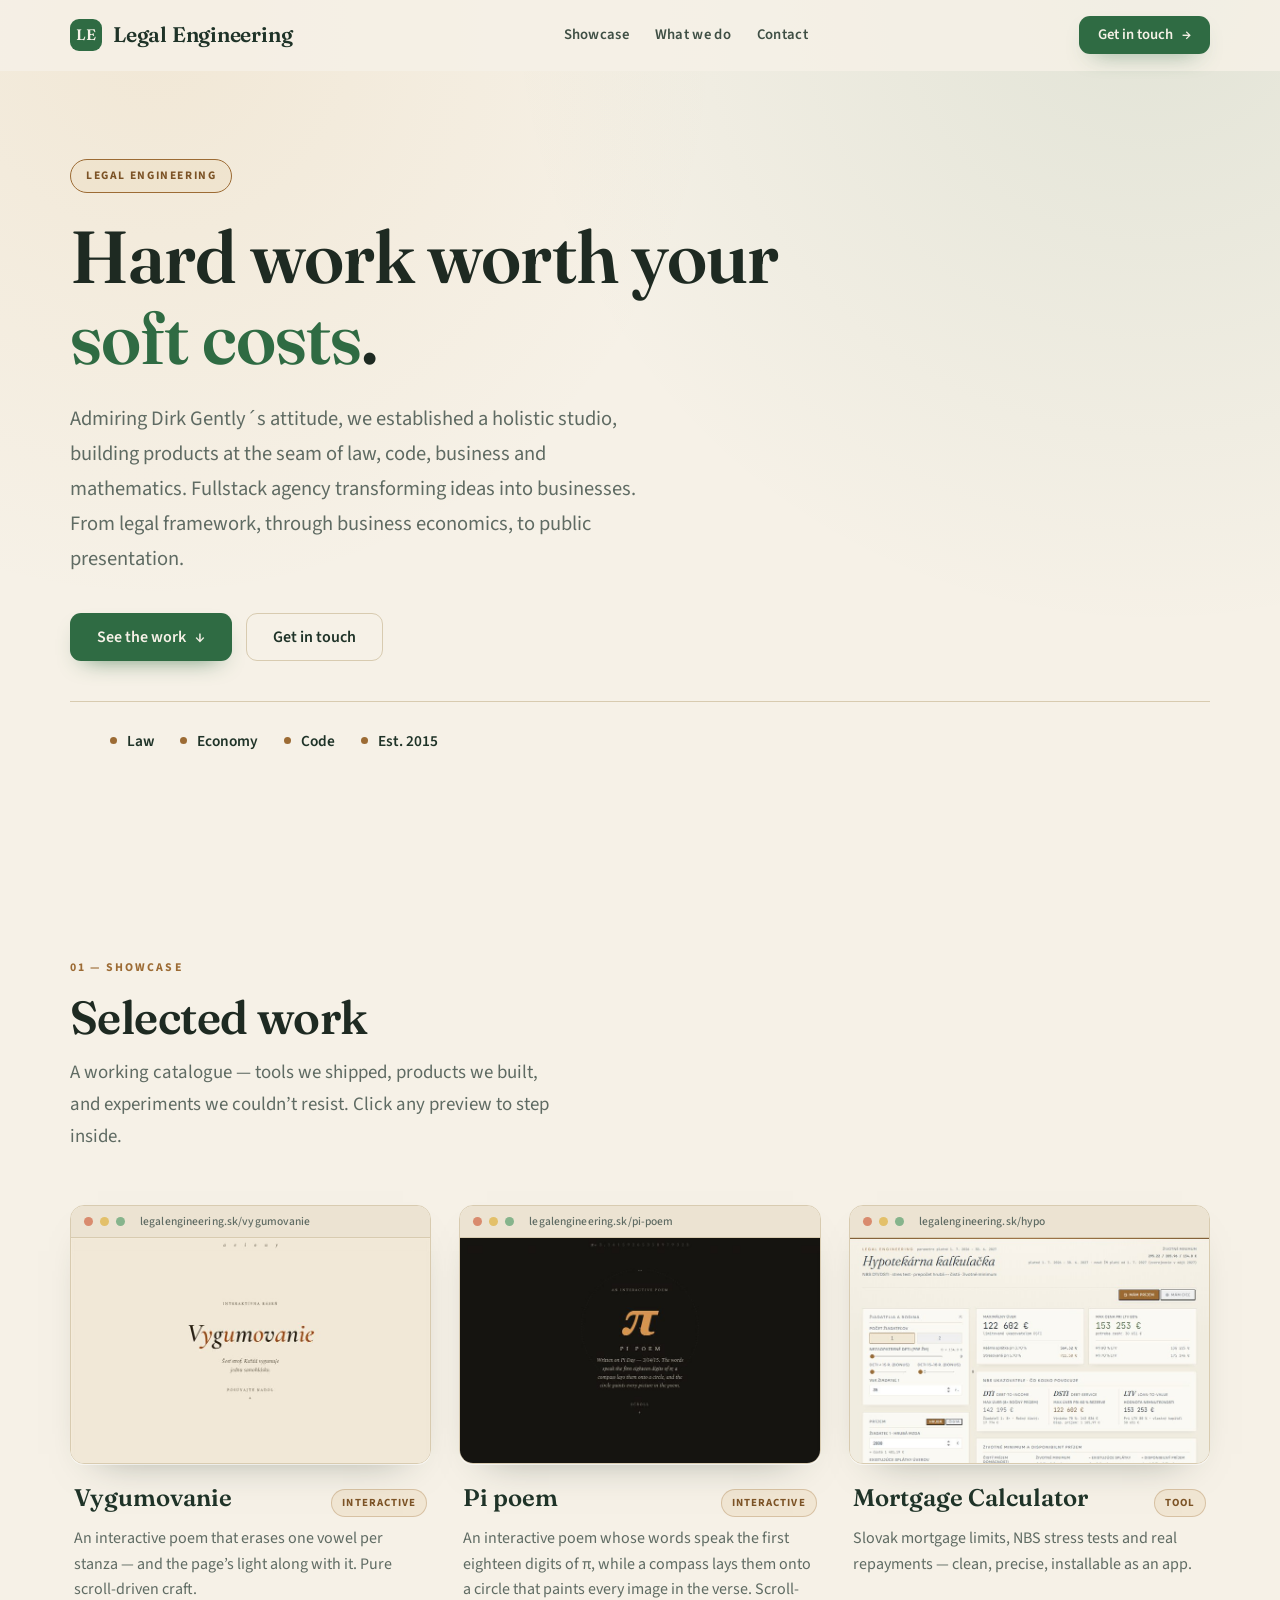
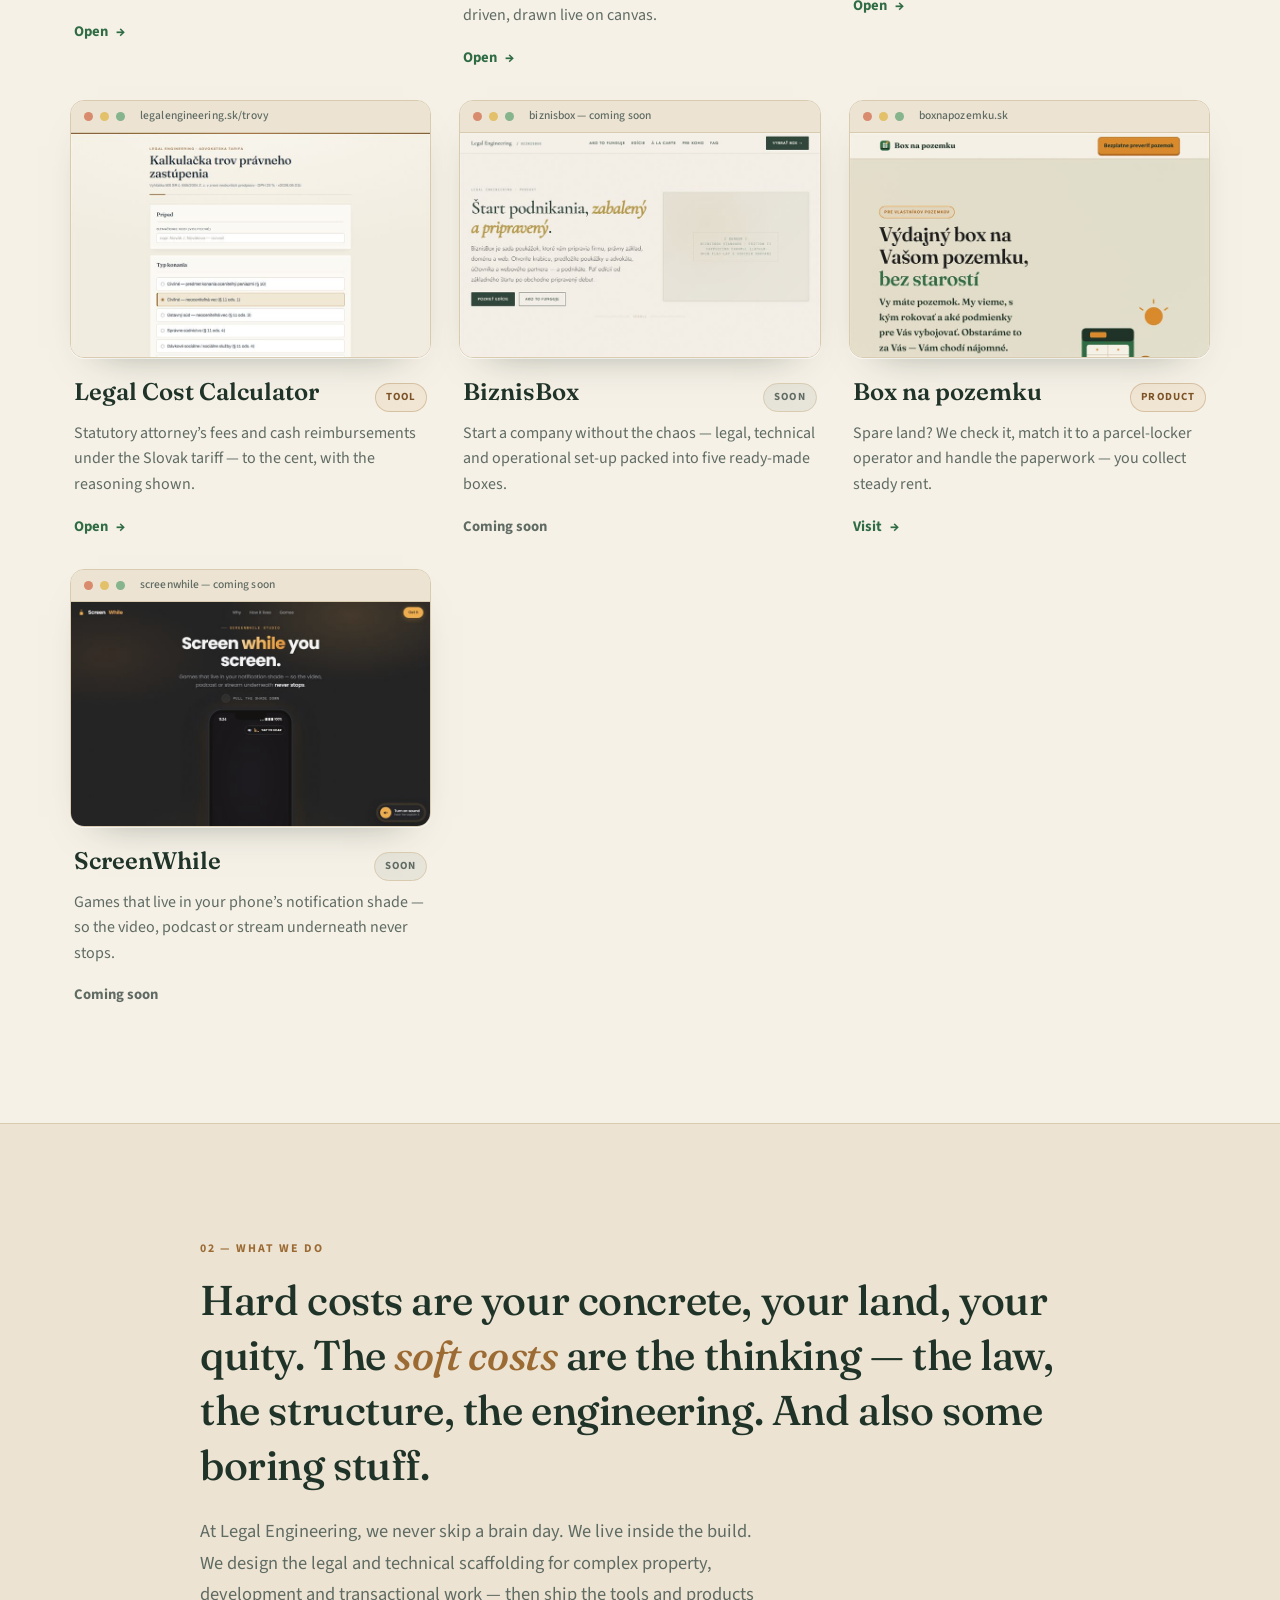
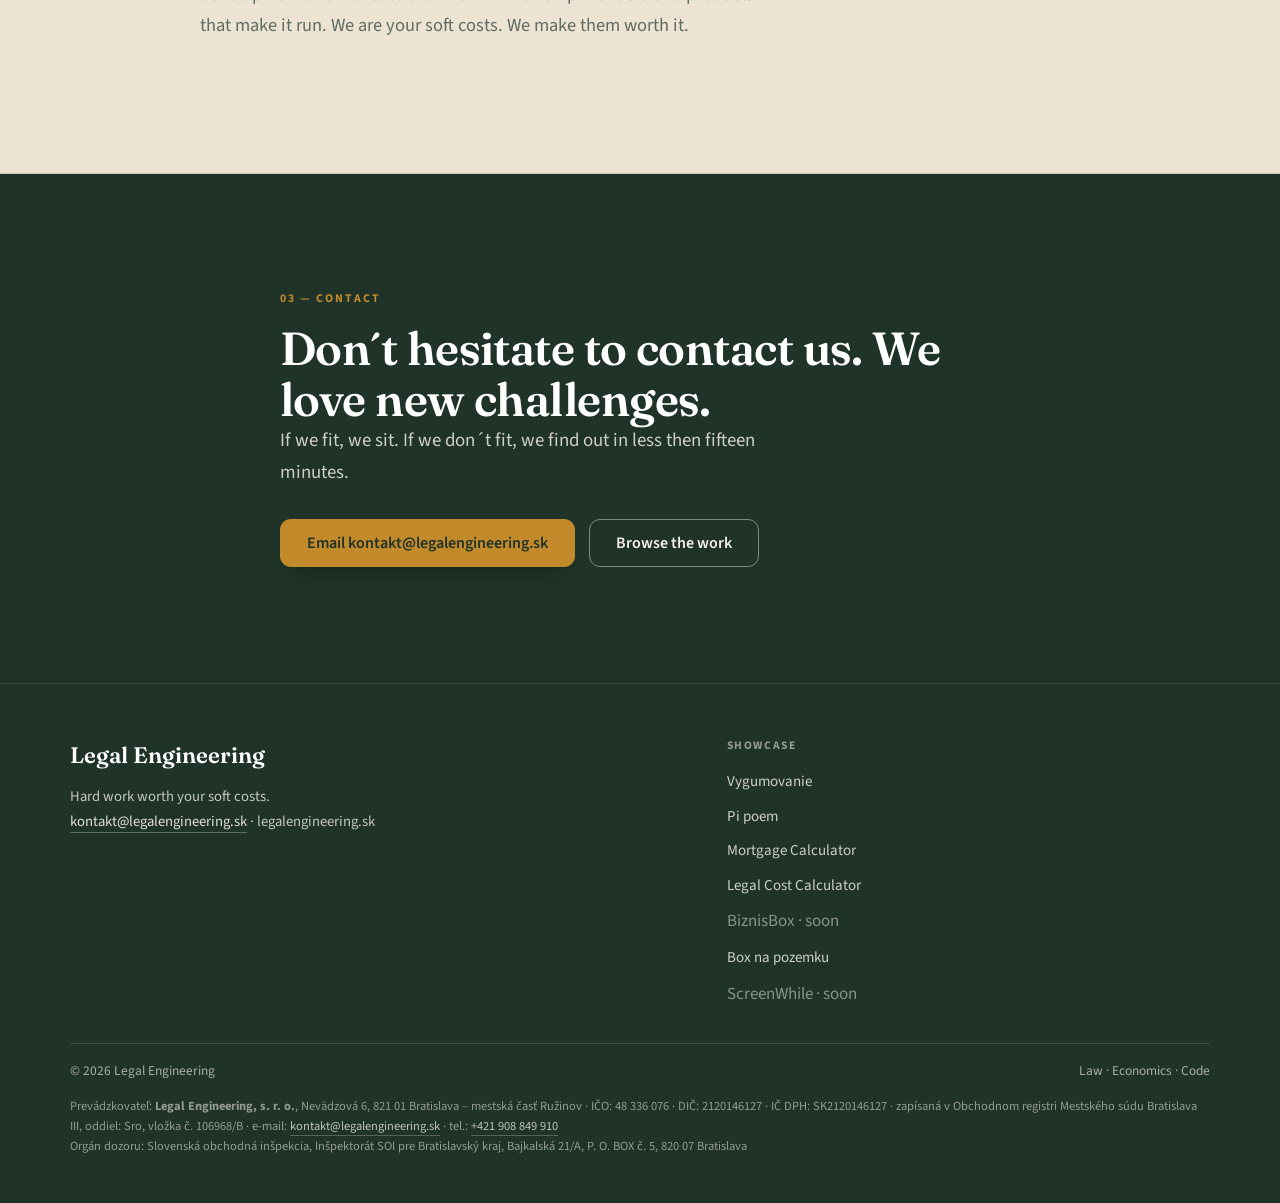
==== index.html @ ed403842 "feat(web): stiahnutá Bitka pri Moháči, riadok prevádzkovateľa na umeleckých podstránkach - odstránen" ====
<!doctype html>
<html lang="en">
<head>
  <meta charset="utf-8" />
  <meta name="viewport" content="width=device-width, initial-scale=1, viewport-fit=cover" />
  <meta name="theme-color" content="#2F6B43" />
  <title>Legal Engineering — Hard work worth your soft costs</title>
  <meta name="description" content="Legal Engineering builds legal-technical products at the seam of law, code, and business. Hard work worth your soft costs." />

  <meta property="og:type" content="website" />
  <meta property="og:title" content="Legal Engineering" />
  <meta property="og:description" content="Hard work worth your soft costs. Legal-technical products at the seam of law, code, and business." />
  <meta property="og:url" content="https://legalengineering.sk/" />
  <meta property="og:image" content="https://legalengineering.sk/og-image.jpg" />
  <link rel="canonical" href="https://legalengineering.sk/" />

  <link rel="icon" href="data:image/svg+xml,%3Csvg xmlns='http://www.w3.org/2000/svg' viewBox='0 0 48 48'%3E%3Crect x='3' y='3' width='42' height='42' rx='11' fill='%232F6B43'/%3E%3Ctext x='24' y='32' font-family='Georgia,serif' font-size='22' font-weight='600' fill='%23F6F1E7' text-anchor='middle'%3ELE%3C/text%3E%3C/svg%3E" />

  <link rel="preconnect" href="https://fonts.googleapis.com">
  <link rel="preconnect" href="https://fonts.gstatic.com" crossorigin>
  <!-- Fonts load non-render-blocking so the page (and reveal script) paints immediately -->
  <link rel="stylesheet" media="print" onload="this.media='all'" href="https://fonts.googleapis.com/css2?family=Fraunces:opsz,wght@9..144,400;9..144,500;9..144,600;9..144,700&family=Source+Sans+3:wght@400;500;600;700&display=swap">
  <noscript><link rel="stylesheet" href="https://fonts.googleapis.com/css2?family=Fraunces:opsz,wght@9..144,400;9..144,500;9..144,600;9..144,700&family=Source+Sans+3:wght@400;500;600;700&display=swap"></noscript>
  <script>document.documentElement.classList.add('js');</script>

  <!--
    ============================================================================
    LEGAL ENGINEERING · showcase hub  (legalengineering.sk)
    Clean editorial style (warm paper · forest green · brass). Single file.

    SHOWCASE LINKS (bundled as sub-paths of legalengineering.sk for instant launch):
      Vygumovanie     → vygumovanie/   (folder shipped in this deploy)
      Mortgage calc   → hypo/
      Legal cost calc → trovy/
      BiznisBox       → coming soon (folder not shipped yet; re-add biznisbox/ + relink when ready)
      Box na pozemku  → https://www.boxnapozemku.sk   (own live domain — external)
      ScreenWhile     → coming soon (own domain not live yet; swap the card back to a link when ready)
    Thumbnails live in assets/thumbs/*.jpg — re-shoot a page and overwrite to refresh a preview.
    Each <a class="work"> is one self-contained card: add / remove to change the catalogue.
    ============================================================================
  -->

  <style>
    :root{
      --paper:    #F6F1E7;
      --paper-2:  #ECE3D2;
      --surface:  #FBF8F1;
      --ink:      #1E2A22;
      --ink-soft: #5F6B63;
      --green:    #2F6B43;
      --green-deep:#1F3328;
      --green-light:#4E8A5C;
      --brass:    #9C6B34;
      --brass-deep:#7C5326;
      --gold:     #C28A2B;
      --line:     #D8CBB0;
      --line-soft:#E6DCC8;

      --display:'Fraunces', 'Hoefler Text', Georgia, serif;
      --body:'Source Sans 3', system-ui, -apple-system, sans-serif;

      --maxw:1140px;
      --radius:16px;
      --shadow:0 1px 0 rgba(255,255,255,.6), 0 18px 40px -28px rgba(31,51,40,.5);
      --shadow-hover:0 1px 0 rgba(255,255,255,.6), 0 30px 60px -30px rgba(31,51,40,.55);
      --ease:cubic-bezier(.2,.7,.2,1);
    }

    *,*::before,*::after{ box-sizing:border-box; }
    html{ scroll-behavior:smooth; }
    body{
      margin:0;
      background-color:var(--paper);
      background-image:
        radial-gradient(circle at 12% 4%, rgba(194,138,43,.09), transparent 40%),
        radial-gradient(circle at 90% -2%, rgba(47,107,67,.10), transparent 44%);
      background-attachment:fixed;
      color:var(--ink);
      font-family:var(--body);
      font-size:17px;
      line-height:1.7;
      -webkit-font-smoothing:antialiased;
      overflow-x:hidden;
    }
    img{ max-width:100%; display:block; }
    a{ color:inherit; text-decoration:none; }
    ::selection{ background:var(--green); color:var(--paper); }

    h1,h2,h3{ font-family:var(--display); font-weight:600; line-height:1.1; letter-spacing:-.012em; margin:0; color:var(--ink); }
    h1{ font-size:clamp(2.6rem, 6.2vw, 4.6rem); }
    h2{ font-size:clamp(1.9rem, 4vw, 2.9rem); }
    h3{ font-size:clamp(1.25rem, 2.3vw, 1.55rem); }
    p{ margin:0 0 1rem; }

    .wrap{ width:min(var(--maxw), calc(100% - 44px)); margin:0 auto; }
    .section{ padding:clamp(64px, 9vw, 116px) 0; }

    .eyebrow{
      display:inline-block; font-weight:700; letter-spacing:.14em; text-transform:uppercase;
      font-size:.72rem; color:var(--brass-deep); border:1.5px solid var(--brass);
      border-radius:100px; padding:6px 15px; background:rgba(194,138,43,.07);
    }
    .lead{ font-size:1.18rem; color:var(--ink-soft); max-width:58ch; }
    .accent{ color:var(--green); }
    .accent-brass{ color:var(--brass); }

    /* Buttons — clean, restrained */
    .btn{
      display:inline-flex; align-items:center; gap:9px; justify-content:center;
      font-family:var(--body); font-weight:600; font-size:1rem; line-height:1;
      padding:15px 26px; border-radius:11px; cursor:pointer;
      border:1.5px solid transparent; transition:transform .16s var(--ease), box-shadow .16s var(--ease), background .16s;
    }
    .btn .a{ transition:transform .25s var(--ease); }
    .btn:hover .a{ transform:translateX(3px); }
    .btn-primary{ background:var(--green); color:var(--paper); box-shadow:0 10px 24px -14px rgba(47,107,67,.9); }
    .btn-primary:hover{ transform:translateY(-2px); box-shadow:0 16px 30px -16px rgba(47,107,67,.95); }
    .btn-ghost{ background:transparent; color:var(--green-deep); border-color:var(--line); }
    .btn-ghost:hover{ transform:translateY(-2px); border-color:var(--green); background:rgba(47,107,67,.04); }

    /* Nav */
    .nav{ position:sticky; top:0; z-index:60; background:rgba(246,241,231,.82);
      border-bottom:1px solid transparent; transition:background .3s, border-color .3s, box-shadow .3s; }
    .nav.scrolled{ background:rgba(246,241,231,.95); backdrop-filter:blur(10px);
      border-bottom-color:var(--line); box-shadow:0 10px 30px -22px rgba(31,51,40,.6); }
    .nav-inner{ display:flex; align-items:center; justify-content:space-between; gap:16px;
      height:70px; width:min(var(--maxw), calc(100% - 44px)); margin:0 auto; }
    .brand{ display:flex; align-items:center; gap:11px; font-family:var(--display); font-weight:600;
      font-size:1.32rem; color:var(--green-deep); letter-spacing:-.01em; }
    .brand .mark{ width:32px; height:32px; border-radius:9px; background:var(--green); color:var(--paper);
      display:grid; place-items:center; font-size:.95rem; font-weight:600; flex:0 0 auto; }
    .nav-links{ display:flex; align-items:center; gap:26px; }
    .nav-links a{ font-size:.92rem; font-weight:600; letter-spacing:.02em; color:var(--green-deep); opacity:.85; transition:opacity .2s; }
    .nav-links a:hover{ opacity:1; }
    .nav-cta{ display:flex; align-items:center; gap:12px; }
    .nav-cta .btn{ padding:11px 18px; font-size:.92rem; }
    .hamburger{ display:none; width:44px; height:44px; border:1px solid var(--line); border-radius:11px;
      background:var(--surface); align-items:center; justify-content:center; cursor:pointer; }
    .hamburger span,.hamburger span::before,.hamburger span::after{ content:""; display:block; width:18px; height:2px;
      background:var(--green-deep); border-radius:2px; position:relative; }
    .hamburger span::before{ position:absolute; top:-6px; } .hamburger span::after{ position:absolute; top:6px; }
    @media (max-width:880px){ .nav-links{ display:none; } .nav-cta .btn-primary{ display:none; } .hamburger{ display:inline-flex; } }

    /* Mobile drawer */
    .drawer{ position:fixed; inset:0 0 0 auto; width:min(380px,100%); background:var(--paper);
      border-left:1px solid var(--line); transform:translateX(100%); transition:transform .3s var(--ease);
      z-index:90; padding:22px; display:flex; flex-direction:column; gap:6px; }
    .drawer.open{ transform:none; }
    .drawer-head{ display:flex; align-items:center; justify-content:space-between; padding-bottom:14px;
      margin-bottom:6px; border-bottom:1px solid var(--line); }
    .drawer a{ font-weight:600; color:var(--green-deep); padding:13px 6px; border-bottom:1px solid var(--line-soft); }
    .drawer .btn{ margin-top:14px; }
    .backdrop{ position:fixed; inset:0; background:rgba(31,51,40,.28); opacity:0; pointer-events:none; transition:opacity .3s; z-index:80; }
    .backdrop.open{ opacity:1; pointer-events:auto; }

    /* Hero */
    .hero{ padding-top:clamp(48px, 8vw, 88px); padding-bottom:clamp(40px, 6vw, 72px); }
    .hero .eyebrow{ margin-bottom:24px; }
    .hero h1{ max-width:16ch; }
    .hero .lead{ margin-top:24px; font-size:1.28rem; }
    .hero-ctas{ display:flex; gap:14px; flex-wrap:wrap; margin-top:36px; }
    .hero-chips{ display:flex; gap:10px 26px; flex-wrap:wrap; margin-top:40px; padding-top:26px;
      border-top:1px solid var(--line); list-style:none; }
    .hero-chips li{ display:flex; align-items:center; gap:10px; font-weight:600; color:var(--green-deep); font-size:.96rem; }
    .hero-chips li::before{ content:""; width:7px; height:7px; border-radius:50%; background:var(--brass); }

    /* Section heading */
    .sec-head{ max-width:60ch; margin-bottom:clamp(34px,5vw,52px); }
    .sec-kicker{ display:block; font-size:.74rem; font-weight:700; letter-spacing:.18em; text-transform:uppercase;
      color:var(--brass); margin-bottom:14px; }
    .sec-head h2{ margin-bottom:14px; }

    /* Showcase grid */
    .work-grid{ display:grid; grid-template-columns:repeat(3,minmax(0,1fr)); gap:30px 28px; }
    @media (max-width:920px){ .work-grid{ grid-template-columns:repeat(2,minmax(0,1fr)); } }
    @media (max-width:600px){ .work-grid{ grid-template-columns:1fr; gap:26px; } }

    .work{ display:flex; flex-direction:column; }
    .thumb-frame{ border:1px solid var(--line); border-radius:14px; overflow:hidden; background:var(--surface);
      box-shadow:var(--shadow); transition:transform .28s var(--ease), box-shadow .28s var(--ease), border-color .28s; }
    .thumb-bar{ display:flex; align-items:center; gap:7px; height:32px; padding:0 13px;
      background:var(--paper-2); border-bottom:1px solid var(--line); }
    .thumb-bar i{ width:9px; height:9px; border-radius:50%; background:var(--line); display:block; }
    .thumb-bar i:nth-child(1){ background:#d98b6e; } .thumb-bar i:nth-child(2){ background:#e3c06a; } .thumb-bar i:nth-child(3){ background:#86b48c; }
    .thumb-bar .addr{ margin-left:8px; font-size:.72rem; color:var(--ink-soft); font-weight:500; letter-spacing:.01em;
      white-space:nowrap; overflow:hidden; text-overflow:ellipsis; }
    .thumb-img{ aspect-ratio:16/10; overflow:hidden; background:var(--paper-2); }
    .thumb-img img{ width:100%; height:100%; object-fit:cover; object-position:top center;
      transition:transform .5s var(--ease); }
    .work:hover .thumb-frame{ transform:translateY(-4px); box-shadow:var(--shadow-hover); border-color:var(--green-light); }
    .work:hover .thumb-img img{ transform:scale(1.045); }

    .work-meta{ padding:20px 4px 0; display:flex; flex-direction:column; flex:1; }
    .work-head{ display:flex; align-items:baseline; justify-content:space-between; gap:12px; }
    .work-name{ font-family:var(--display); font-size:1.5rem; font-weight:600; color:var(--green-deep); line-height:1.15; }
    .work-tag{ flex:0 0 auto; font-size:.68rem; font-weight:700; letter-spacing:.1em; text-transform:uppercase;
      color:var(--brass-deep); background:rgba(194,138,43,.1); border:1px solid rgba(156,107,52,.3);
      border-radius:100px; padding:4px 10px; }
    .work-desc{ margin:9px 0 0; font-size:1rem; color:var(--ink-soft); line-height:1.6; }
    .work-open{ margin-top:16px; font-weight:700; font-size:.92rem; color:var(--green); display:inline-flex; align-items:center; gap:8px; }
    .work-open .a{ transition:transform .25s var(--ease); }
    .work:hover .work-open .a{ transform:translateX(4px); }
    /* Coming-soon card (not yet a link) */
    .work-soon{ cursor:default; }
    .work-soon .thumb-img img{ filter:saturate(.82) opacity(.92); }
    .work-soon:hover .thumb-frame{ transform:none; box-shadow:var(--shadow); border-color:var(--line); }
    .work-soon:hover .thumb-img img{ transform:none; }
    .work-tag.soon{ color:var(--ink-soft); background:rgba(95,107,99,.1); border-color:var(--line); }
    .work-open-soon{ color:var(--ink-soft); }

    /* Ethos band */
    .ethos{ background:var(--paper-2); border-top:1px solid var(--line); border-bottom:1px solid var(--line); }
    .ethos-inner{ max-width:880px; }
    .ethos .quote{ font-family:var(--display); font-weight:500; font-style:normal;
      font-size:clamp(1.7rem, 3.4vw, 2.6rem); line-height:1.32; color:var(--green-deep); letter-spacing:-.01em; }
    .ethos .quote em{ font-style:italic; color:var(--brass); }
    .ethos .body{ margin-top:24px; font-size:1.15rem; color:var(--ink-soft); max-width:64ch; }

    /* Contact band */
    .contact{ background:var(--green-deep); color:var(--paper); }
    .contact h2{ color:#fff; }
    .contact .lead{ color:rgba(246,241,231,.82); }
    .contact .inner{ max-width:720px; }
    .contact-ctas{ display:flex; gap:14px; flex-wrap:wrap; margin-top:30px; }
    .contact .btn-primary{ background:var(--gold); color:var(--green-deep); box-shadow:0 12px 26px -16px rgba(0,0,0,.6); }
    .contact .btn-primary:hover{ filter:brightness(1.04); }
    .contact .btn-ghost{ color:var(--paper); border-color:rgba(246,241,231,.45); }
    .contact .btn-ghost:hover{ background:rgba(246,241,231,.08); border-color:rgba(246,241,231,.7); }

    /* Footer */
    footer{ background:var(--green-deep); color:var(--paper); padding:18px 0 30px; border-top:1px solid rgba(246,241,231,.12); }
    .foot-grid{ display:grid; grid-template-columns:1.3fr 1fr; gap:28px; padding-top:34px; }
    @media (max-width:760px){ .foot-grid{ grid-template-columns:1fr; gap:22px; } }
    .foot-brand{ font-family:var(--display); font-size:1.4rem; font-weight:600; color:#fff; }
    .foot-text{ margin-top:10px; font-size:.92rem; color:rgba(246,241,231,.78); }
    .foot-text a{ color:rgba(246,241,231,.9); border-bottom:1px solid rgba(246,241,231,.3); }
    .foot-col h4{ font-family:var(--body); font-size:.72rem; font-weight:700; letter-spacing:.14em; text-transform:uppercase;
      color:rgba(246,241,231,.55); margin:0 0 14px; }
    .foot-links{ display:grid; gap:9px; }
    .foot-links a{ font-size:.94rem; color:rgba(246,241,231,.82); width:fit-content; transition:color .2s; }
    .foot-links a:hover{ color:var(--gold); }
    .foot-bottom{ display:flex; justify-content:space-between; gap:12px; flex-wrap:wrap;
      margin-top:34px; padding-top:16px; border-top:1px solid rgba(246,241,231,.14);
      font-size:.84rem; color:rgba(246,241,231,.65); }
    .foot-legal{ margin-top:14px; font-size:.78rem; line-height:1.6; color:rgba(246,241,231,.55); }
    .foot-legal a{ color:rgba(246,241,231,.75); border-bottom:1px solid rgba(246,241,231,.25); }

    /* A11y + motion */
    :focus-visible{ outline:2px solid var(--gold); outline-offset:3px; border-radius:4px; }
    .skip{ position:absolute; left:-999px; top:8px; background:var(--green-deep); color:var(--paper); padding:10px 14px; border-radius:8px; z-index:200; }
    .skip:focus{ left:12px; }
    /* Content is visible by default; only the .js build hides-then-reveals (so JS-off still shows everything) */
    .reveal{ transition:opacity .7s var(--ease), transform .7s var(--ease); }
    .js .reveal{ opacity:0; transform:translateY(20px); }
    .js .reveal.in{ opacity:1; transform:none; }
    @media (prefers-reduced-motion: reduce){
      html{ scroll-behavior:auto; }
      *{ transition-duration:.001ms !important; animation-duration:.001ms !important; }
      .js .reveal{ opacity:1; transform:none; }
    }
  </style>
</head>

<body id="top">
  <a class="skip" href="#work">Skip to showcase</a>

  <!-- NAV -->
  <header class="nav" id="nav">
    <div class="nav-inner">
      <a class="brand" href="#top" aria-label="Legal Engineering — home"><span class="mark">LE</span>Legal Engineering</a>
      <nav class="nav-links" aria-label="Sections">
        <a href="#work">Showcase</a>
        <a href="#ethos">What we do</a>
        <a href="#contact">Contact</a>
      </nav>
      <div class="nav-cta">
        <a class="btn btn-primary" href="#contact">Get in touch <span class="a">→</span></a>
        <button class="hamburger" id="hamburger" aria-label="Open menu" aria-controls="drawer" aria-expanded="false"><span></span></button>
      </div>
    </div>
  </header>

  <div class="backdrop" id="backdrop" aria-hidden="true"></div>
  <aside class="drawer" id="drawer" aria-label="Menu" role="dialog" aria-modal="true">
    <div class="drawer-head">
      <span class="brand"><span class="mark">LE</span>Legal Engineering</span>
      <button class="btn btn-ghost" id="closeDrawer" type="button" style="padding:9px 14px">Close</button>
    </div>
    <a href="#work">Showcase</a>
    <a href="#ethos">What we do</a>
    <a href="#contact">Contact</a>
    <a class="btn btn-primary" href="#contact">Get in touch <span class="a">→</span></a>
  </aside>

  <main>
    <!-- HERO -->
    <section class="hero">
      <div class="wrap">
        <span class="eyebrow reveal">Legal Engineering</span>
        <h1 class="reveal" style="transition-delay:.05s">Hard work worth your <span class="accent">soft&nbsp;costs</span>.</h1>
        <p class="lead reveal" style="transition-delay:.12s">
          Admiring Dirk Gently´s attitude, we established a holistic studio, building products at the seam of law, code, business and mathematics. Fullstack agency transforming ideas into businesses.
          From legal framework, through business economics, to public presentation.
        </p>
        <div class="hero-ctas reveal" style="transition-delay:.18s">
          <a class="btn btn-primary" href="#work">See the work <span class="a">↓</span></a>
          <a class="btn btn-ghost" href="#contact">Get in touch</a>
        </div>
        <ul class="hero-chips reveal" style="transition-delay:.24s">
          <li>Law</li><li>Economy</li><li>Code</li><li>Est. 2015</li>
        </ul>
      </div>
    </section>

    <!-- SHOWCASE -->
    <section class="section" id="work">
      <div class="wrap">
        <div class="sec-head reveal">
          <span class="sec-kicker">01 — Showcase</span>
          <h2>Selected work</h2>
          <p class="lead">A working catalogue — tools we shipped, products we built, and experiments we couldn’t resist. Click any preview to step inside.</p>
        </div>

        <div class="work-grid">

          <!-- Vygumovanie -->
          <a class="work reveal" href="vygumovanie/" target="_blank" rel="noopener" aria-label="Open Vygumovanie">
            <div class="thumb-frame">
              <div class="thumb-bar"><i></i><i></i><i></i><span class="addr">legalengineering.sk/vygumovanie</span></div>
              <div class="thumb-img"><img src="assets/thumbs/vygumovanie.jpg" width="760" height="475" loading="lazy" alt="Preview of the Vygumovanie interactive poem"></div>
            </div>
            <div class="work-meta">
              <div class="work-head"><span class="work-name">Vygumovanie</span><span class="work-tag">Interactive</span></div>
              <p class="work-desc">An interactive poem that erases one vowel per stanza — and the page’s light along with it. Pure scroll-driven craft.</p>
              <span class="work-open">Open <span class="a">→</span></span>
            </div>
          </a>

          <!-- Pi poem -->
          <a class="work reveal" href="pi-poem/" target="_blank" rel="noopener" aria-label="Open Pi poem">
            <div class="thumb-frame">
              <div class="thumb-bar"><i></i><i></i><i></i><span class="addr">legalengineering.sk/pi-poem</span></div>
              <div class="thumb-img"><img src="assets/thumbs/pi-poem.jpg" width="760" height="475" loading="lazy" alt="Preview of the Pi poem interactive poem"></div>
            </div>
            <div class="work-meta">
              <div class="work-head"><span class="work-name">Pi poem</span><span class="work-tag">Interactive</span></div>
              <p class="work-desc">An interactive poem whose words speak the first eighteen digits of π, while a compass lays them onto a circle that paints every image in the verse. Scroll-driven, drawn live on canvas.</p>
              <span class="work-open">Open <span class="a">→</span></span>
            </div>
          </a>


          <!-- Mortgage Calculator -->
          <a class="work reveal" href="hypo/" target="_blank" rel="noopener" aria-label="Open Mortgage Calculator">
            <div class="thumb-frame">
              <div class="thumb-bar"><i></i><i></i><i></i><span class="addr">legalengineering.sk/hypo</span></div>
              <div class="thumb-img"><img src="assets/thumbs/hypo.jpg" width="760" height="475" loading="lazy" alt="Preview of the Mortgage Calculator"></div>
            </div>
            <div class="work-meta">
              <div class="work-head"><span class="work-name">Mortgage Calculator</span><span class="work-tag">Tool</span></div>
              <p class="work-desc">Slovak mortgage limits, NBS stress tests and real repayments — clean, precise, installable as an app.</p>
              <span class="work-open">Open <span class="a">→</span></span>
            </div>
          </a>

          <!-- Legal Cost Calculator -->
          <a class="work reveal" href="trovy/" target="_blank" rel="noopener" aria-label="Open Legal Cost Calculator">
            <div class="thumb-frame">
              <div class="thumb-bar"><i></i><i></i><i></i><span class="addr">legalengineering.sk/trovy</span></div>
              <div class="thumb-img"><img src="assets/thumbs/trovy.jpg" width="760" height="475" loading="lazy" alt="Preview of the Legal Cost Calculator"></div>
            </div>
            <div class="work-meta">
              <div class="work-head"><span class="work-name">Legal Cost Calculator</span><span class="work-tag">Tool</span></div>
              <p class="work-desc">Statutory attorney’s fees and cash reimbursements under the Slovak tariff — to the cent, with the reasoning shown.</p>
              <span class="work-open">Open <span class="a">→</span></span>
            </div>
          </a>

          <!-- BiznisBox (coming soon — not live yet; swap back to <a href="biznisbox/"> + ship the /biznisbox/ folder when ready) -->
          <div class="work work-soon reveal" aria-label="BiznisBox — coming soon">
            <div class="thumb-frame">
              <div class="thumb-bar"><i></i><i></i><i></i><span class="addr">biznisbox — coming soon</span></div>
              <div class="thumb-img"><img src="assets/thumbs/biznisbox.jpg" width="760" height="475" loading="lazy" alt="Preview of BiznisBox"></div>
            </div>
            <div class="work-meta">
              <div class="work-head"><span class="work-name">BiznisBox</span><span class="work-tag soon">Soon</span></div>
              <p class="work-desc">Start a company without the chaos — legal, technical and operational set-up packed into five ready-made boxes.</p>
              <span class="work-open work-open-soon">Coming soon</span>
            </div>
          </div>

          <!-- Box na pozemku -->
          <a class="work reveal" href="https://www.boxnapozemku.sk" target="_blank" rel="noopener" aria-label="Open Box na pozemku">
            <div class="thumb-frame">
              <div class="thumb-bar"><i></i><i></i><i></i><span class="addr">boxnapozemku.sk</span></div>
              <div class="thumb-img"><img src="assets/thumbs/boxnapozemku.jpg" width="760" height="475" loading="lazy" alt="Preview of Box na pozemku"></div>
            </div>
            <div class="work-meta">
              <div class="work-head"><span class="work-name">Box na pozemku</span><span class="work-tag">Product</span></div>
              <p class="work-desc">Spare land? We check it, match it to a parcel-locker operator and handle the paperwork — you collect steady rent.</p>
              <span class="work-open">Visit <span class="a">→</span></span>
            </div>
          </a>

          <!-- ScreenWhile (own domain not live yet → coming soon; swap back to <a href> when ready) -->
          <div class="work work-soon reveal" aria-label="ScreenWhile — coming soon">
            <div class="thumb-frame">
              <div class="thumb-bar"><i></i><i></i><i></i><span class="addr">screenwhile — coming soon</span></div>
              <div class="thumb-img"><img src="assets/thumbs/screenwhile.jpg" width="760" height="475" loading="lazy" alt="Preview of ScreenWhile"></div>
            </div>
            <div class="work-meta">
              <div class="work-head"><span class="work-name">ScreenWhile</span><span class="work-tag soon">Soon</span></div>
              <p class="work-desc">Games that live in your phone’s notification shade — so the video, podcast or stream underneath never stops.</p>
              <span class="work-open work-open-soon">Coming soon</span>
            </div>
          </div>

        </div>
      </div>
    </section>

    <!-- ETHOS -->
    <section class="section ethos" id="ethos">
      <div class="wrap ethos-inner reveal">
        <span class="sec-kicker">02 — What we do</span>
        <p class="quote">
          Hard costs are your concrete, your land, your quity. The <em>soft costs</em> are the thinking —
          the law, the structure, the engineering. And also some boring stuff.
        </p>
        <p class="body">
          At Legal Engineering, we never skip a brain day. We live inside the build. We design the legal and technical
          scaffolding for complex property, development and transactional work — then ship the tools and products
          that make it run. We are your soft costs. We make them worth it.
        </p>
      </div>
    </section>

    <!-- CONTACT -->
    <section class="section contact" id="contact">
      <div class="wrap inner reveal">
        <span class="sec-kicker" style="color:var(--gold)">03 — Contact</span>
        <h2>Don´t hesitate to contact us. We love new challenges.</h2>
        <p class="lead">If we fit, we sit. If we don´t fit, we find out in less then fifteen minutes.</p>
        <div class="contact-ctas">
          <a class="btn btn-primary" href="mailto:kontakt@legalengineering.sk">Email kontakt@legalengineering.sk</a>
          <a class="btn btn-ghost" href="#work">Browse the work</a>
        </div>
      </div>
    </section>
  </main>

  <!-- FOOTER -->
  <footer>
    <div class="wrap">
      <div class="foot-grid">
        <div>
          <div class="foot-brand">Legal Engineering</div>
          <p class="foot-text">
            Hard work worth your soft costs.<br>
            <a href="mailto:kontakt@legalengineering.sk">kontakt@legalengineering.sk</a> · legalengineering.sk
          </p>
        </div>
        <div class="foot-col">
          <h4>Showcase</h4>
          <div class="foot-links">
            <a href="vygumovanie/" target="_blank" rel="noopener">Vygumovanie</a>
            <a href="pi-poem/" target="_blank" rel="noopener">Pi poem</a>
            <a href="hypo/" target="_blank" rel="noopener">Mortgage Calculator</a>
            <a href="trovy/" target="_blank" rel="noopener">Legal Cost Calculator</a>
            <span style="color:rgba(246,240,232,.5)">BiznisBox · soon</span>
            <a href="https://www.boxnapozemku.sk" target="_blank" rel="noopener">Box na pozemku</a>
            <span style="color:rgba(246,240,232,.5)">ScreenWhile · soon</span>
          </div>
        </div>
      </div>
      <div class="foot-bottom">
        <span>© 2026 Legal Engineering</span>
        <span>Law · Economics · Code</span>
      </div>
      <p class="foot-legal" lang="sk">
        Prevádzkovateľ: <strong>Legal Engineering, s.&nbsp;r.&nbsp;o.</strong>, Nevädzová 6, 821 01 Bratislava – mestská časť Ružinov ·
        IČO: 48 336 076 · DIČ: 2120146127 · IČ DPH: SK2120146127 ·
        zapísaná v Obchodnom registri Mestského súdu Bratislava III, oddiel: Sro, vložka č. 106968/B ·
        e-mail: <a href="mailto:kontakt@legalengineering.sk">kontakt@legalengineering.sk</a> ·
        tel.: <a href="tel:+421908849910">+421 908 849 910</a><br>
        Orgán dozoru: Slovenská obchodná inšpekcia, Inšpektorát SOI pre Bratislavský kraj, Bajkalská 21/A, P.&nbsp;O.&nbsp;BOX č.&nbsp;5, 820 07 Bratislava
      </p>
    </div>
  </footer>

  <script>
    const nav = document.getElementById('nav');
    const onScroll = () => nav.classList.toggle('scrolled', window.scrollY > 6);
    window.addEventListener('scroll', onScroll, { passive:true }); onScroll();

    const hamburger = document.getElementById('hamburger');
    const drawer = document.getElementById('drawer');
    const backdrop = document.getElementById('backdrop');
    const closeBtn = document.getElementById('closeDrawer');
    const open = () => { drawer.classList.add('open'); backdrop.classList.add('open'); hamburger.setAttribute('aria-expanded','true'); };
    const close = () => { drawer.classList.remove('open'); backdrop.classList.remove('open'); hamburger.setAttribute('aria-expanded','false'); };
    hamburger.addEventListener('click', open);
    closeBtn.addEventListener('click', close);
    backdrop.addEventListener('click', close);
    drawer.querySelectorAll('a').forEach(a => a.addEventListener('click', close));
    window.addEventListener('keydown', e => { if (e.key === 'Escape') close(); });

    document.querySelectorAll('.work-grid').forEach(grid => {
      grid.querySelectorAll('.work').forEach((c,i) => { c.style.transitionDelay = (i % 3) * 80 + 'ms'; });
    });
    const io = new IntersectionObserver((entries) => {
      entries.forEach(en => { if (en.isIntersecting) { en.target.classList.add('in'); io.unobserve(en.target); } });
    }, { threshold:.1, rootMargin:"0px 0px -8% 0px" });
    document.querySelectorAll('.reveal').forEach(el => io.observe(el));
    // Failsafe: never leave above-the-fold content hidden if the observer is slow to fire
    const revealVisible = () => document.querySelectorAll('.reveal:not(.in)').forEach(el => {
      if (el.getBoundingClientRect().top < window.innerHeight * 0.95) el.classList.add('in');
    });
    window.addEventListener('load', revealVisible);
    setTimeout(revealVisible, 1200);
  </script>
</body>
</html>
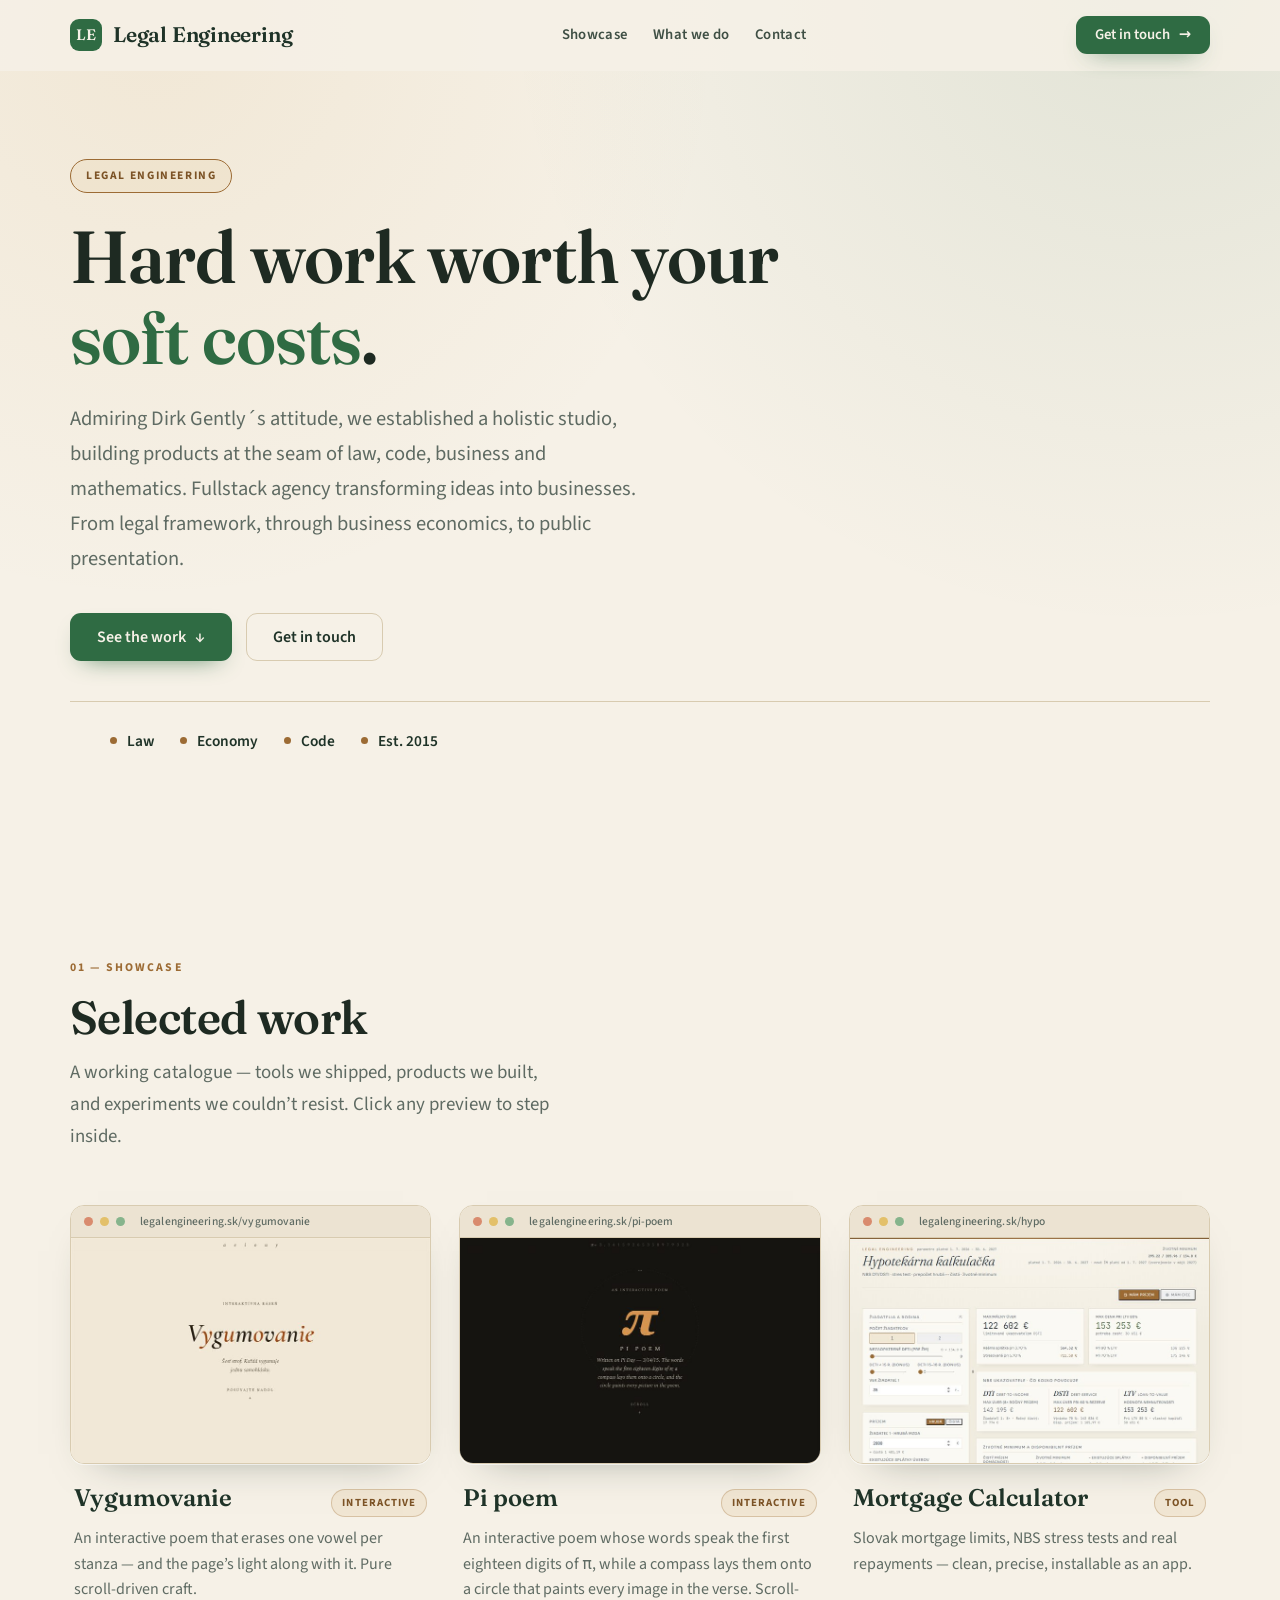
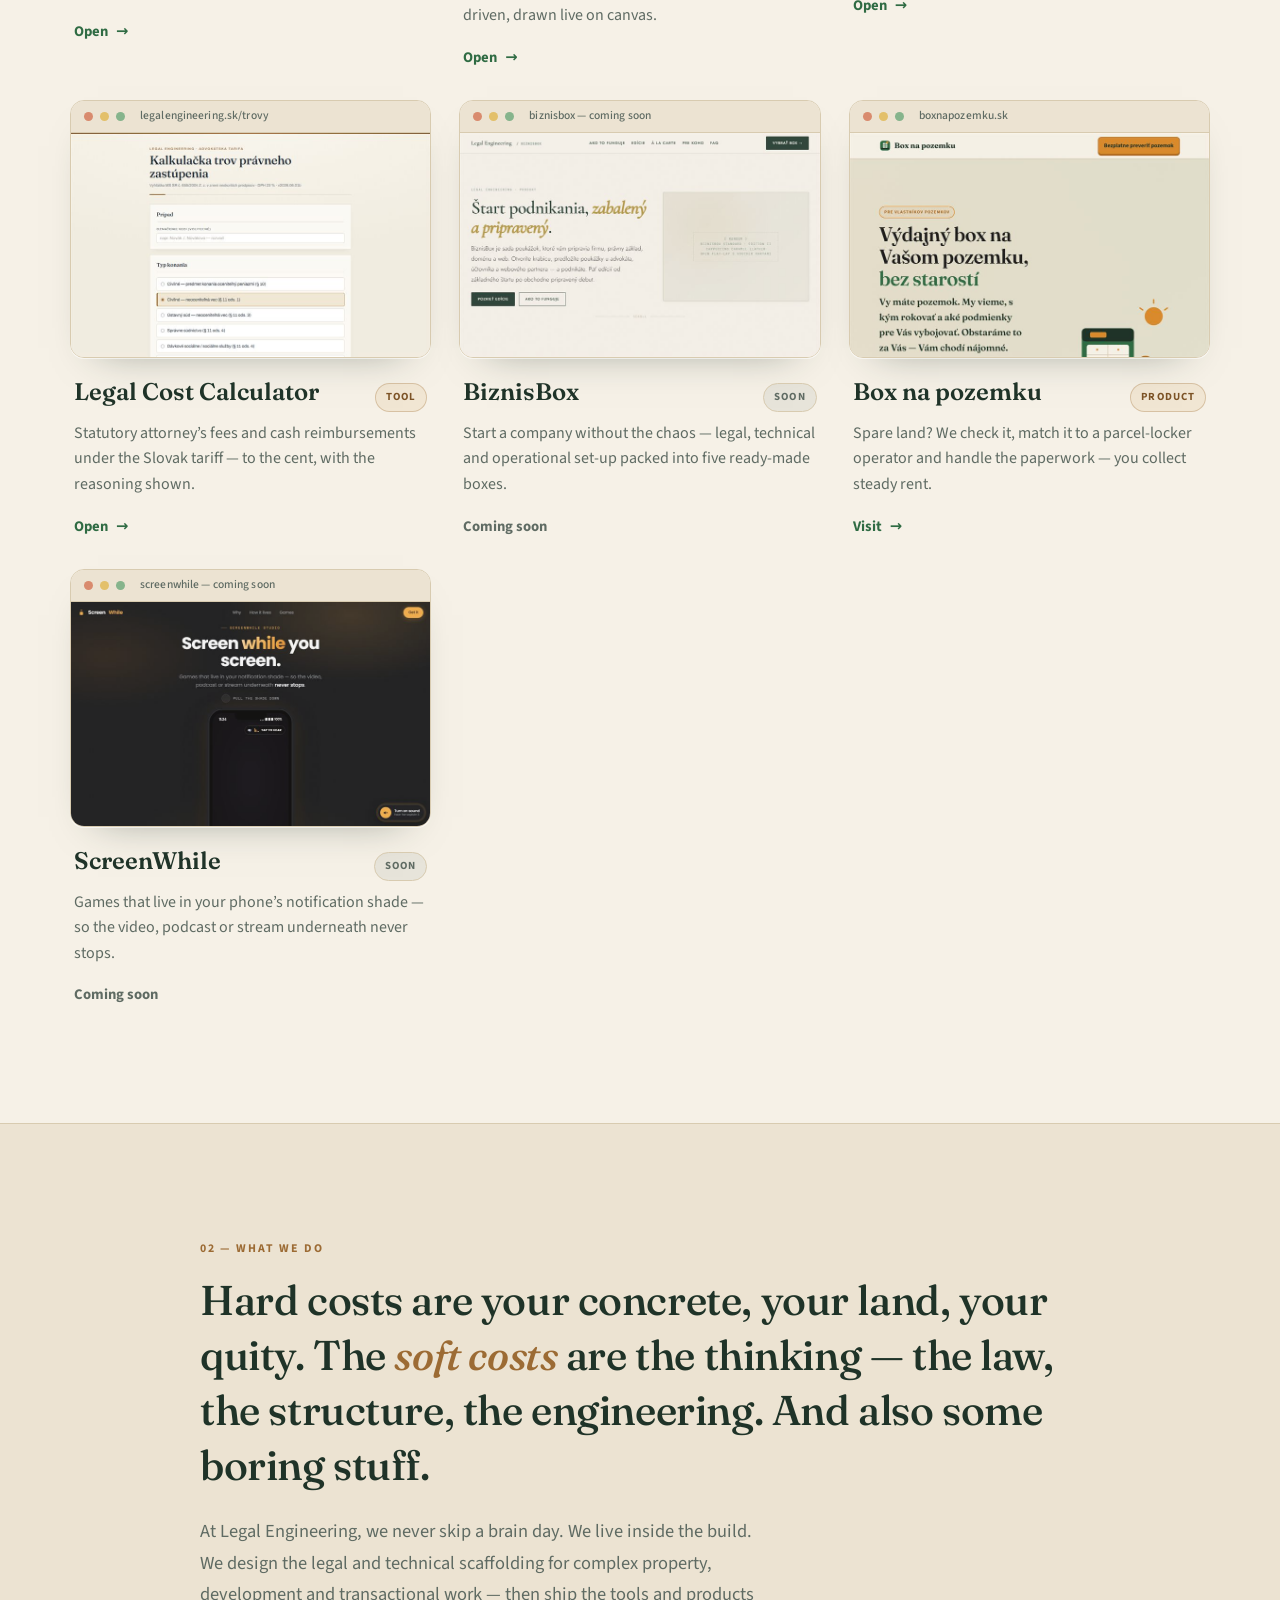
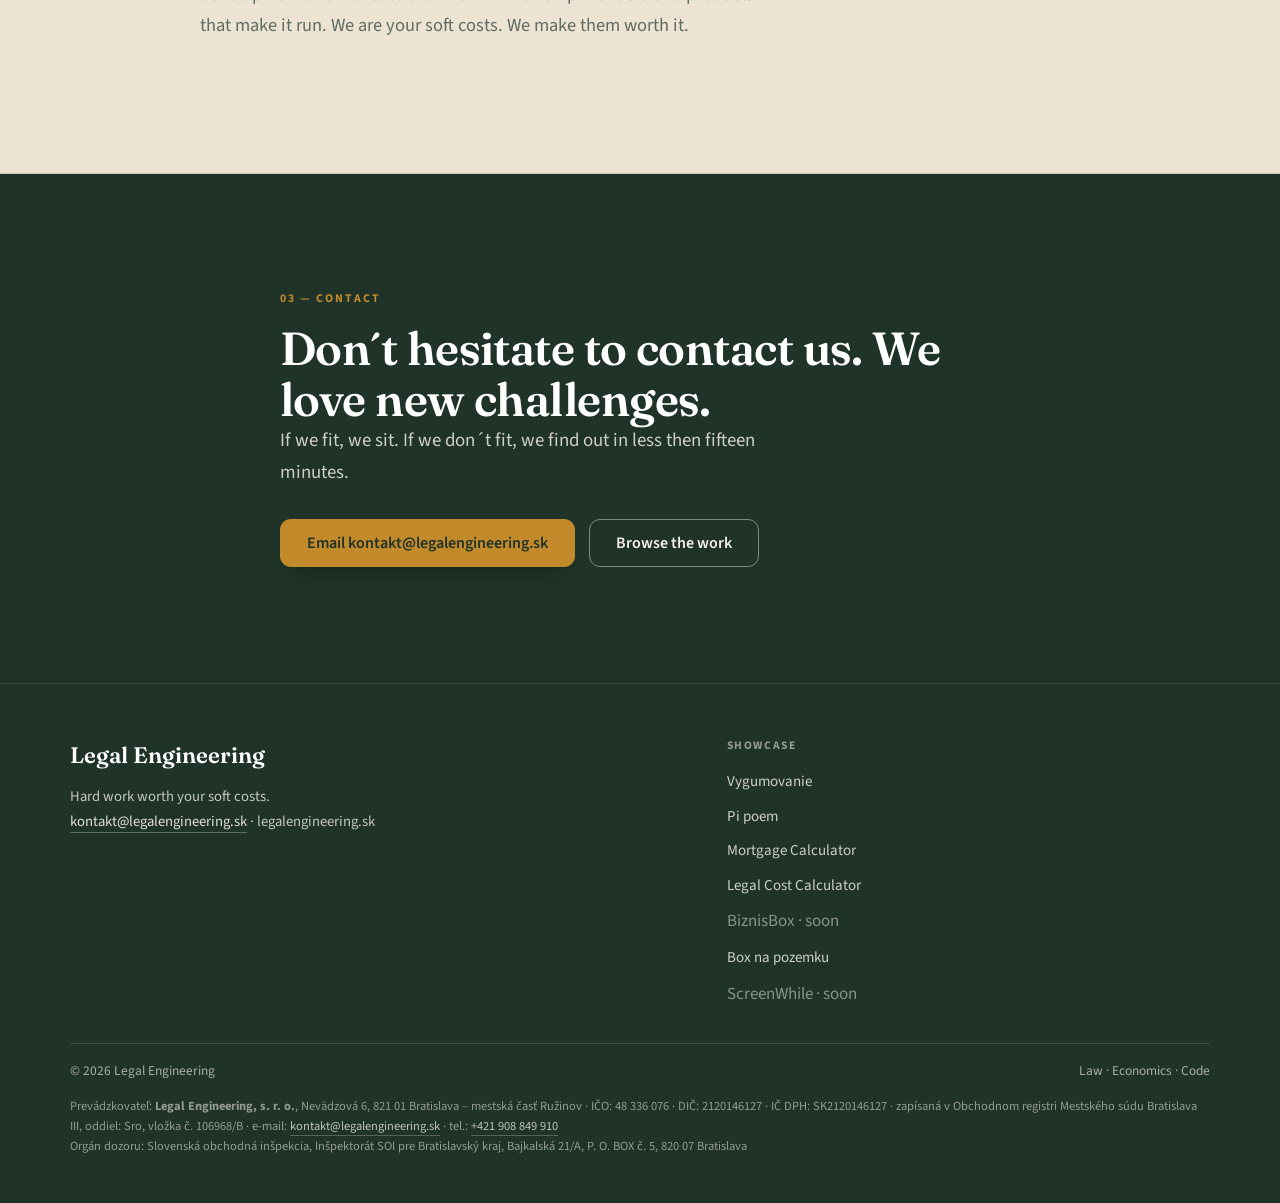
==== commit b4755350: "fix(fonty): písma hosťované lokálne namiesto Google Fonts Hlavná stránka, /trovy, /vygumovanie a /pi" ====
--- a/index.html
+++ b/index.html
@@ -16,11 +16,9 @@
 
   <link rel="icon" href="data:image/svg+xml,%3Csvg xmlns='http://www.w3.org/2000/svg' viewBox='0 0 48 48'%3E%3Crect x='3' y='3' width='42' height='42' rx='11' fill='%232F6B43'/%3E%3Ctext x='24' y='32' font-family='Georgia,serif' font-size='22' font-weight='600' fill='%23F6F1E7' text-anchor='middle'%3ELE%3C/text%3E%3C/svg%3E" />
 
-  <link rel="preconnect" href="https://fonts.googleapis.com">
-  <link rel="preconnect" href="https://fonts.gstatic.com" crossorigin>
-  <!-- Fonts load non-render-blocking so the page (and reveal script) paints immediately -->
-  <link rel="stylesheet" media="print" onload="this.media='all'" href="https://fonts.googleapis.com/css2?family=Fraunces:opsz,wght@9..144,400;9..144,500;9..144,600;9..144,700&family=Source+Sans+3:wght@400;500;600;700&display=swap">
-  <noscript><link rel="stylesheet" href="https://fonts.googleapis.com/css2?family=Fraunces:opsz,wght@9..144,400;9..144,500;9..144,600;9..144,700&family=Source+Sans+3:wght@400;500;600;700&display=swap"></noscript>
+  <!-- Písma hosťované lokálne (OFL, licencie v /assets/fonts/) – žiadne požiadavky na Google Fonts -->
+  <link rel="stylesheet" href="/assets/fonts/fraunces.css">
+  <link rel="stylesheet" href="/assets/fonts/source-sans-3.css">
   <script>document.documentElement.classList.add('js');</script>
 
   <!--
--- a/assets/fonts/fraunces.css
+++ b/assets/fonts/fraunces.css
@@ -0,0 +1,37 @@
+/* fraunces – self-hosted (SIL Open Font License 1.1, pozri OFL-fraunces.txt). Subsety latin + latin-ext. */
+/* latin-ext */
+@font-face {
+  font-family: 'Fraunces';
+  font-style: italic;
+  font-weight: 300 700;
+  font-display: swap;
+  src: url(fraunces-italic-300-700-latin-ext.woff2) format('woff2');
+  unicode-range: U+0100-02BA, U+02BD-02C5, U+02C7-02CC, U+02CE-02D7, U+02DD-02FF, U+0304, U+0308, U+0329, U+1D00-1DBF, U+1E00-1E9F, U+1EF2-1EFF, U+2020, U+20A0-20AB, U+20AD-20C4, U+2113, U+2C60-2C7F, U+A720-A7FF;
+}
+/* latin */
+@font-face {
+  font-family: 'Fraunces';
+  font-style: italic;
+  font-weight: 300 700;
+  font-display: swap;
+  src: url(fraunces-italic-300-700-latin.woff2) format('woff2');
+  unicode-range: U+0000-00FF, U+0131, U+0152-0153, U+02BB-02BC, U+02C6, U+02DA, U+02DC, U+0304, U+0308, U+0329, U+2000-206F, U+20AC, U+2122, U+2191, U+2193, U+2212, U+2215, U+FEFF, U+FFFD;
+}
+/* latin-ext */
+@font-face {
+  font-family: 'Fraunces';
+  font-style: normal;
+  font-weight: 300 700;
+  font-display: swap;
+  src: url(fraunces-normal-300-700-latin-ext.woff2) format('woff2');
+  unicode-range: U+0100-02BA, U+02BD-02C5, U+02C7-02CC, U+02CE-02D7, U+02DD-02FF, U+0304, U+0308, U+0329, U+1D00-1DBF, U+1E00-1E9F, U+1EF2-1EFF, U+2020, U+20A0-20AB, U+20AD-20C4, U+2113, U+2C60-2C7F, U+A720-A7FF;
+}
+/* latin */
+@font-face {
+  font-family: 'Fraunces';
+  font-style: normal;
+  font-weight: 300 700;
+  font-display: swap;
+  src: url(fraunces-normal-300-700-latin.woff2) format('woff2');
+  unicode-range: U+0000-00FF, U+0131, U+0152-0153, U+02BB-02BC, U+02C6, U+02DA, U+02DC, U+0304, U+0308, U+0329, U+2000-206F, U+20AC, U+2122, U+2191, U+2193, U+2212, U+2215, U+FEFF, U+FFFD;
+}
--- a/assets/fonts/source-sans-3.css
+++ b/assets/fonts/source-sans-3.css
@@ -0,0 +1,19 @@
+/* source-sans-3 – self-hosted (SIL Open Font License 1.1, pozri OFL-source-sans-3.txt). Subsety latin + latin-ext. */
+/* latin-ext */
+@font-face {
+  font-family: 'Source Sans 3';
+  font-style: normal;
+  font-weight: 200 900;
+  font-display: swap;
+  src: url(source-sans-3-normal-200-900-latin-ext.woff2) format('woff2');
+  unicode-range: U+0100-02BA, U+02BD-02C5, U+02C7-02CC, U+02CE-02D7, U+02DD-02FF, U+0304, U+0308, U+0329, U+1D00-1DBF, U+1E00-1E9F, U+1EF2-1EFF, U+2020, U+20A0-20AB, U+20AD-20C4, U+2113, U+2C60-2C7F, U+A720-A7FF;
+}
+/* latin */
+@font-face {
+  font-family: 'Source Sans 3';
+  font-style: normal;
+  font-weight: 200 900;
+  font-display: swap;
+  src: url(source-sans-3-normal-200-900-latin.woff2) format('woff2');
+  unicode-range: U+0000-00FF, U+0131, U+0152-0153, U+02BB-02BC, U+02C6, U+02DA, U+02DC, U+0304, U+0308, U+0329, U+2000-206F, U+20AC, U+2122, U+2191, U+2193, U+2212, U+2215, U+FEFF, U+FFFD;
+}
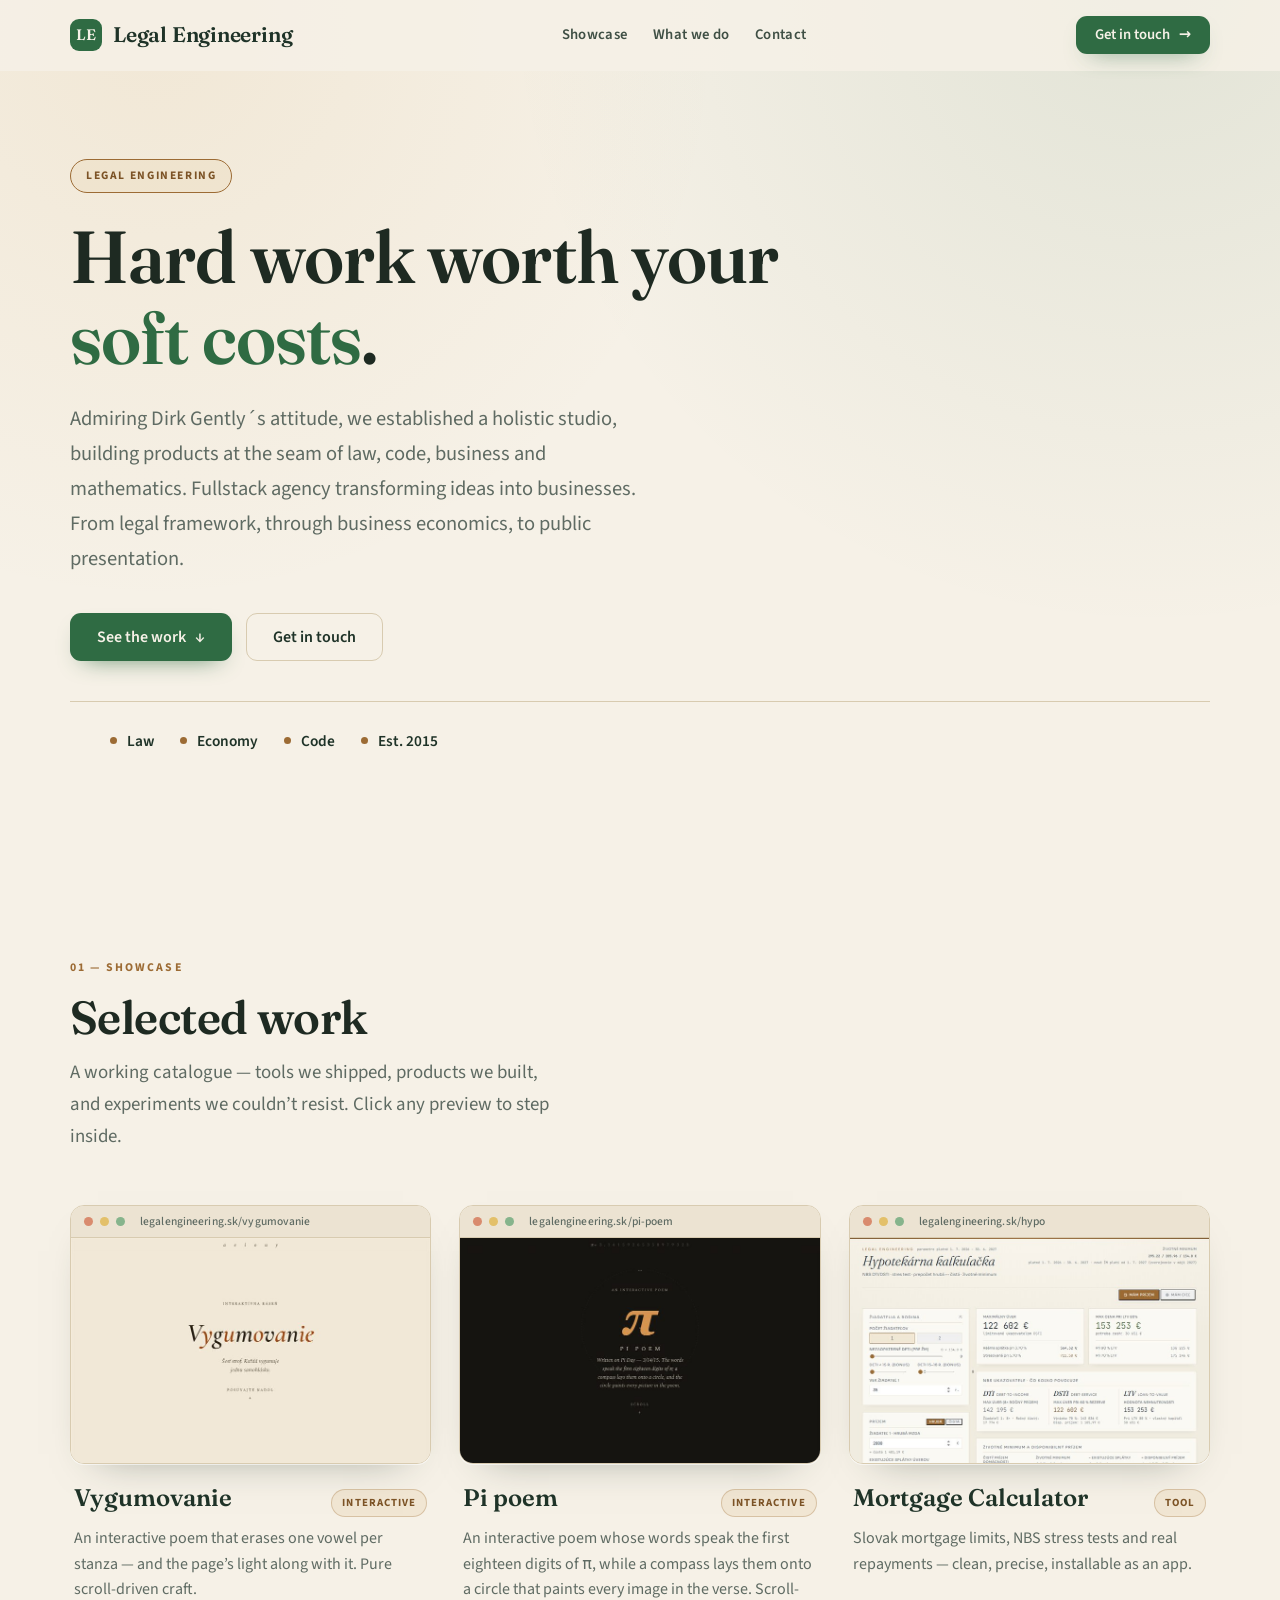
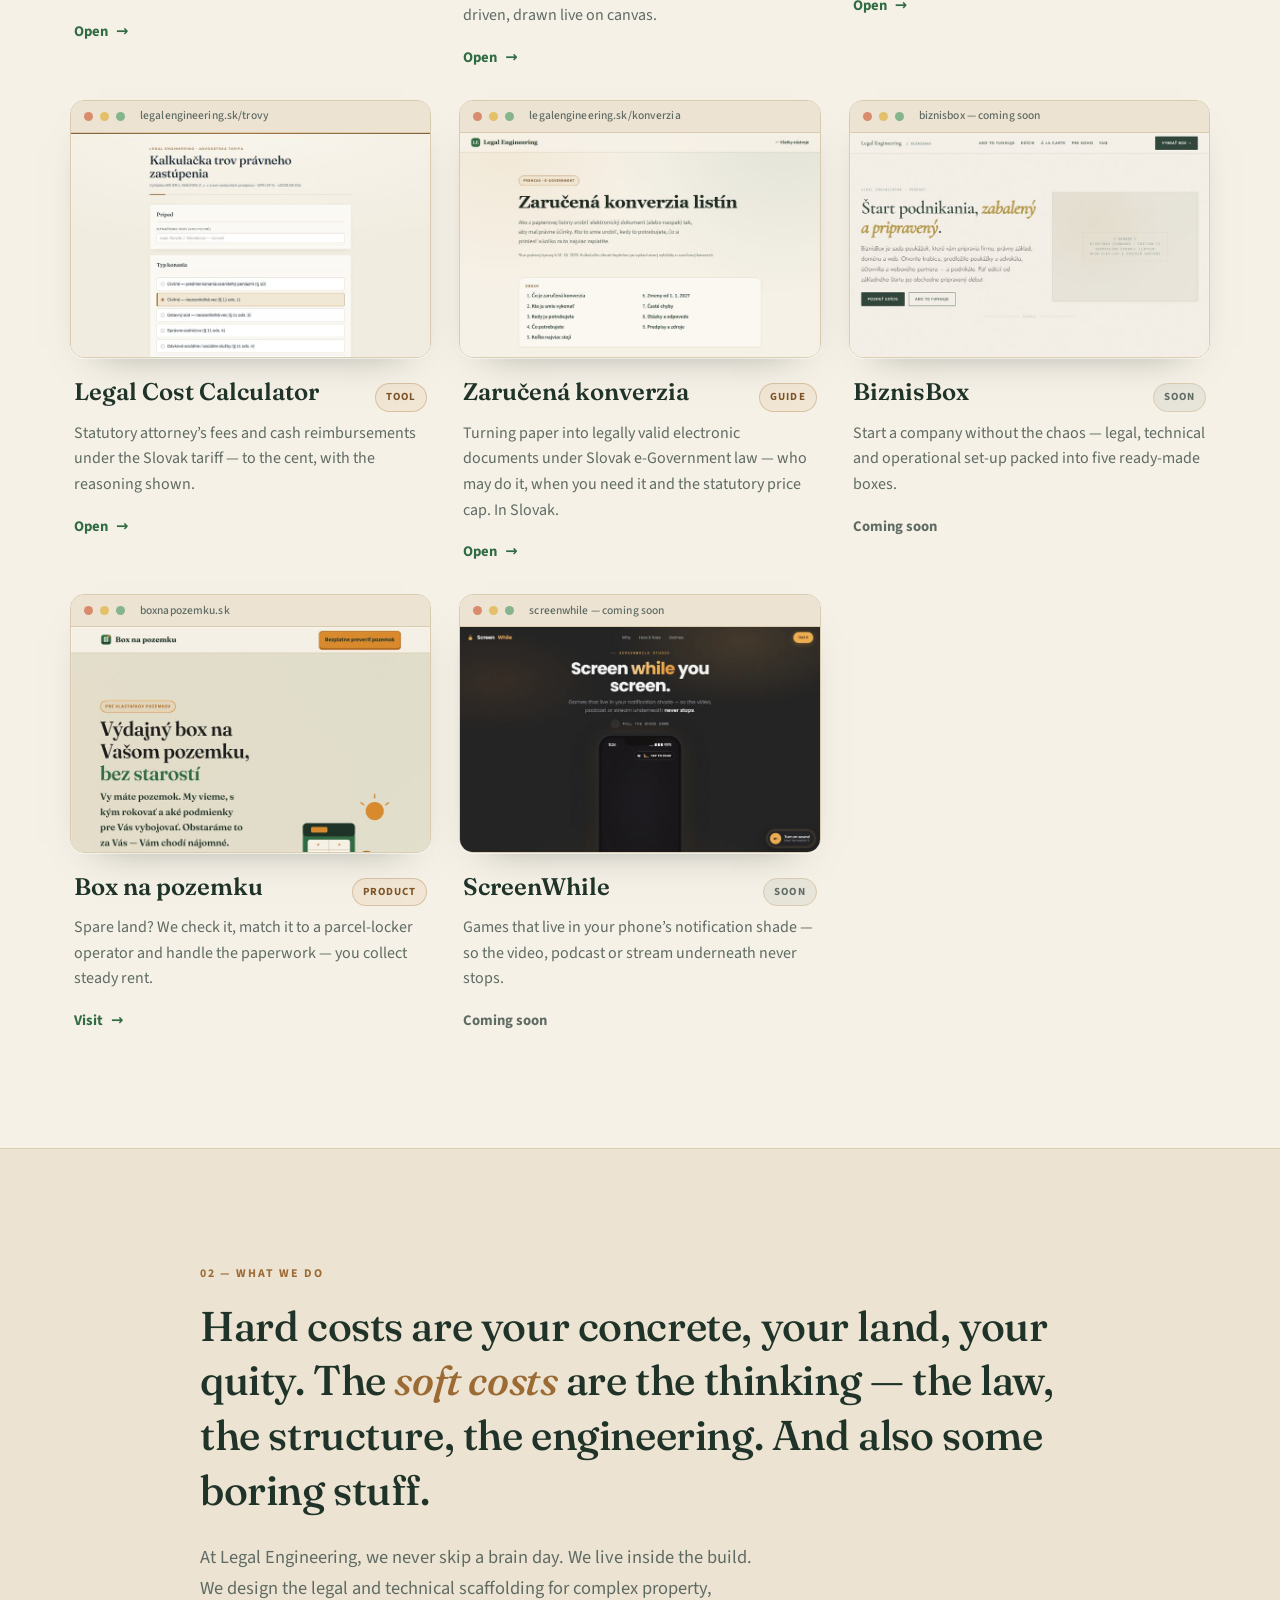
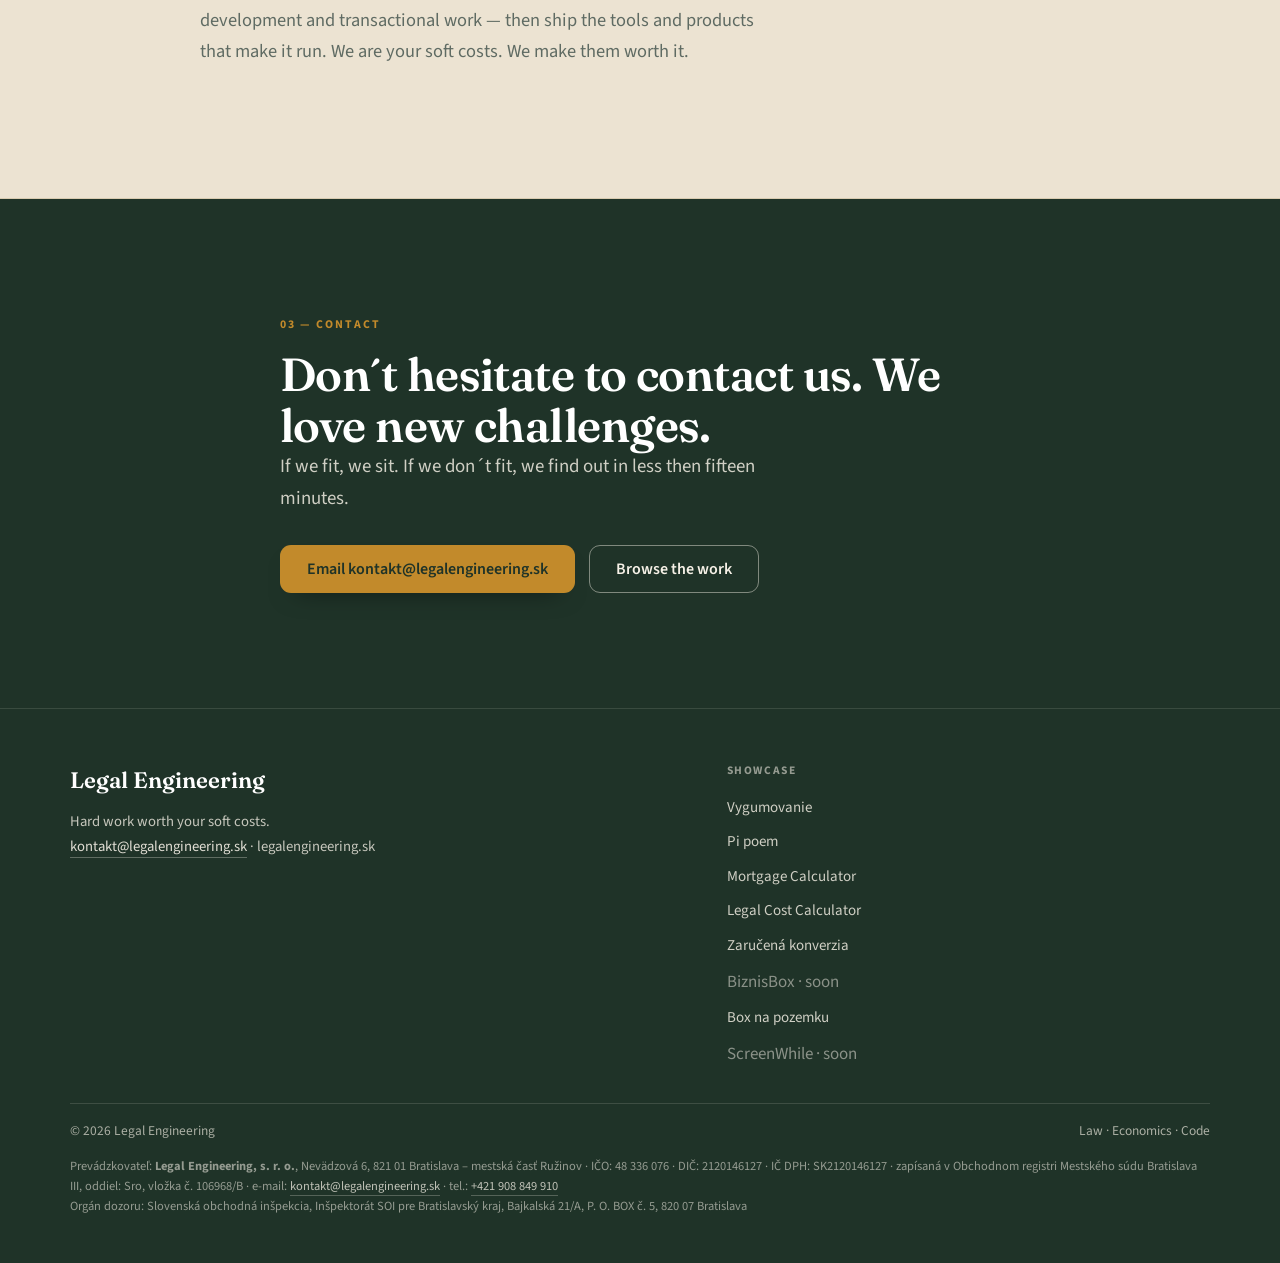
==== commit 117c7ed3: "feat(konverzia): podstránka o zaručenej konverzii listín + sitemap Nová podstránka /konverzia (slove" ====
--- a/index.html
+++ b/index.html
@@ -30,6 +30,7 @@
       Vygumovanie     → vygumovanie/   (folder shipped in this deploy)
       Mortgage calc   → hypo/
       Legal cost calc → trovy/
+      Zaručená konverzia → konverzia/ (Slovak guide)
       BiznisBox       → coming soon (folder not shipped yet; re-add biznisbox/ + relink when ready)
       Box na pozemku  → https://www.boxnapozemku.sk   (own live domain — external)
       ScreenWhile     → coming soon (own domain not live yet; swap the card back to a link when ready)
@@ -374,6 +375,19 @@
             </div>
           </a>
 
+          <!-- Zaručená konverzia (sprievodca, SK) -->
+          <a class="work reveal" href="konverzia/" aria-label="Open Zaručená konverzia guide">
+            <div class="thumb-frame">
+              <div class="thumb-bar"><i></i><i></i><i></i><span class="addr">legalengineering.sk/konverzia</span></div>
+              <div class="thumb-img"><img src="assets/thumbs/konverzia.jpg" width="760" height="475" loading="lazy" alt="Preview of the Zaručená konverzia guide"></div>
+            </div>
+            <div class="work-meta">
+              <div class="work-head"><span class="work-name">Zaručená konverzia</span><span class="work-tag">Guide</span></div>
+              <p class="work-desc">Turning paper into legally valid electronic documents under Slovak e-Government law — who may do it, when you need it and the statutory price cap. In Slovak.</p>
+              <span class="work-open">Open <span class="a">→</span></span>
+            </div>
+          </a>
+
           <!-- BiznisBox (coming soon — not live yet; swap back to <a href="biznisbox/"> + ship the /biznisbox/ folder when ready) -->
           <div class="work work-soon reveal" aria-label="BiznisBox — coming soon">
             <div class="thumb-frame">
@@ -465,6 +479,7 @@
             <a href="pi-poem/" target="_blank" rel="noopener">Pi poem</a>
             <a href="hypo/" target="_blank" rel="noopener">Mortgage Calculator</a>
             <a href="trovy/" target="_blank" rel="noopener">Legal Cost Calculator</a>
+            <a href="konverzia/">Zaručená konverzia</a>
             <span style="color:rgba(246,240,232,.5)">BiznisBox · soon</span>
             <a href="https://www.boxnapozemku.sk" target="_blank" rel="noopener">Box na pozemku</a>
             <span style="color:rgba(246,240,232,.5)">ScreenWhile · soon</span>
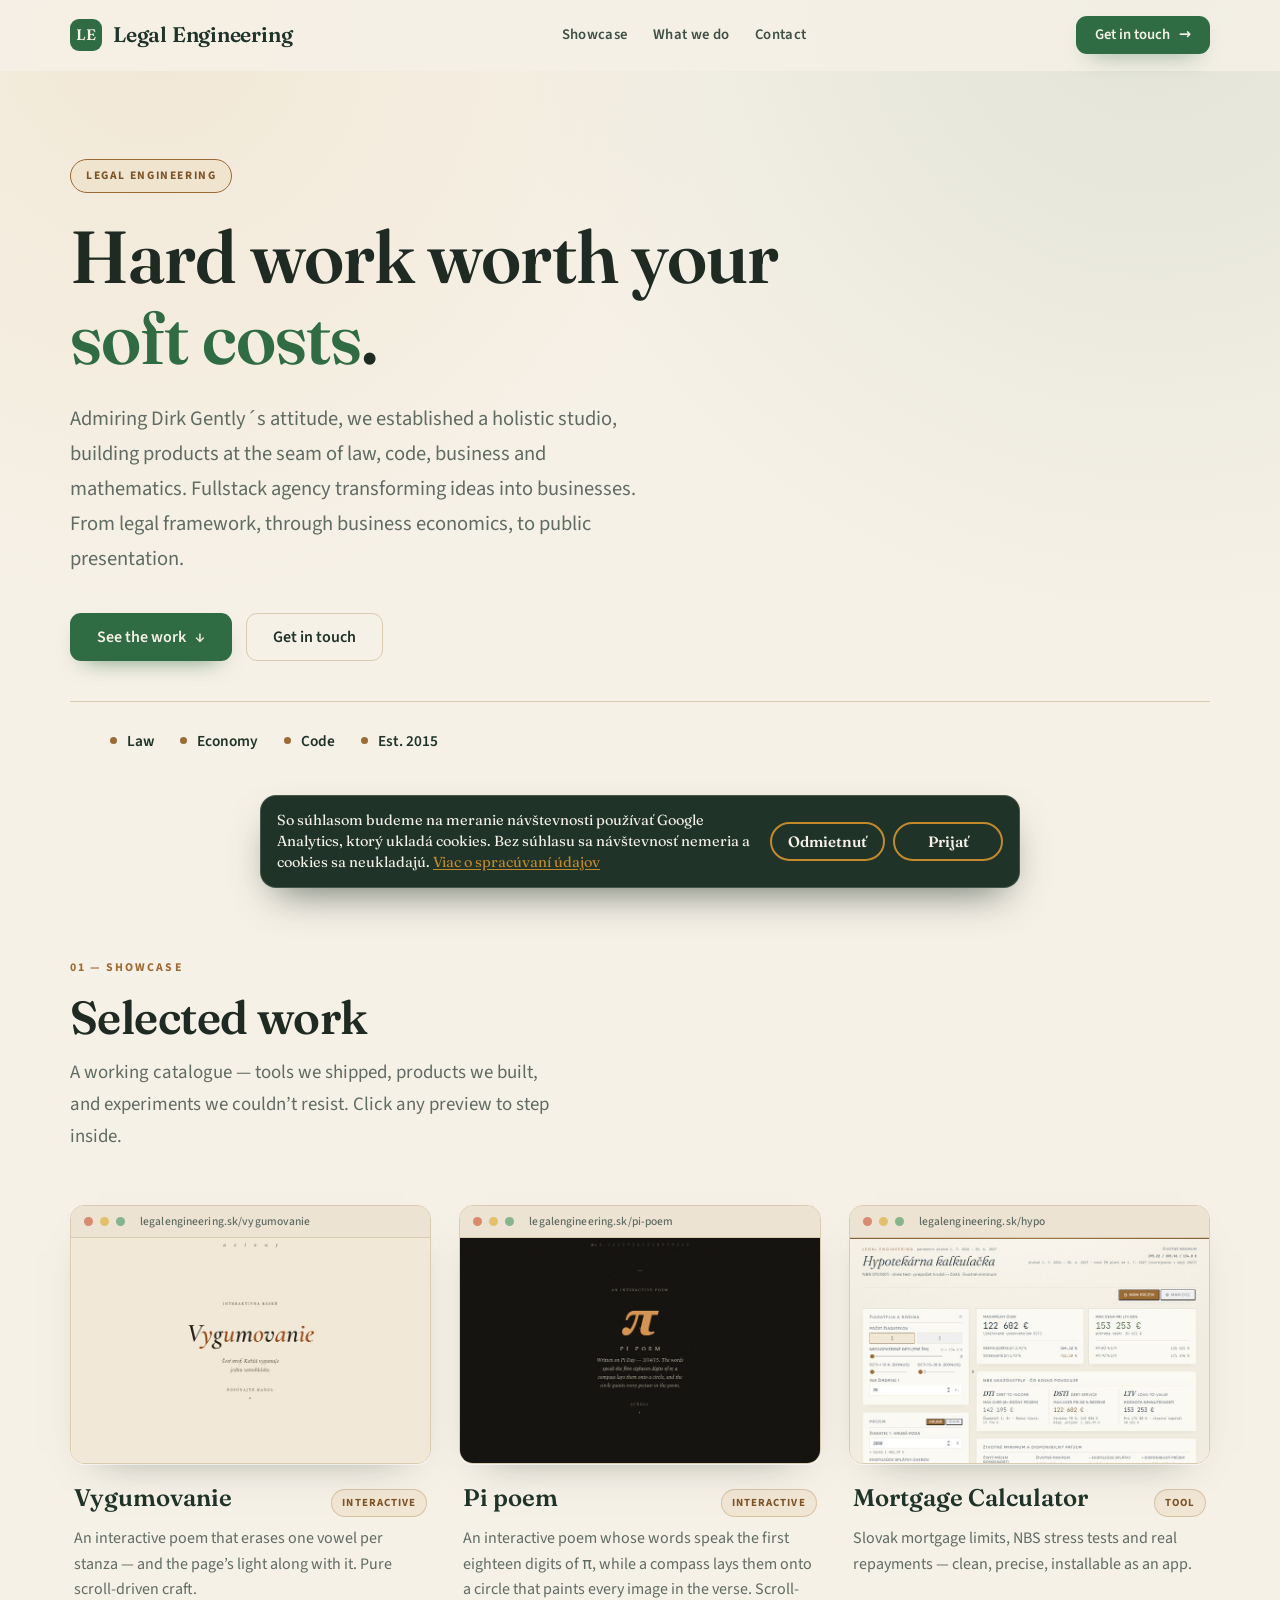
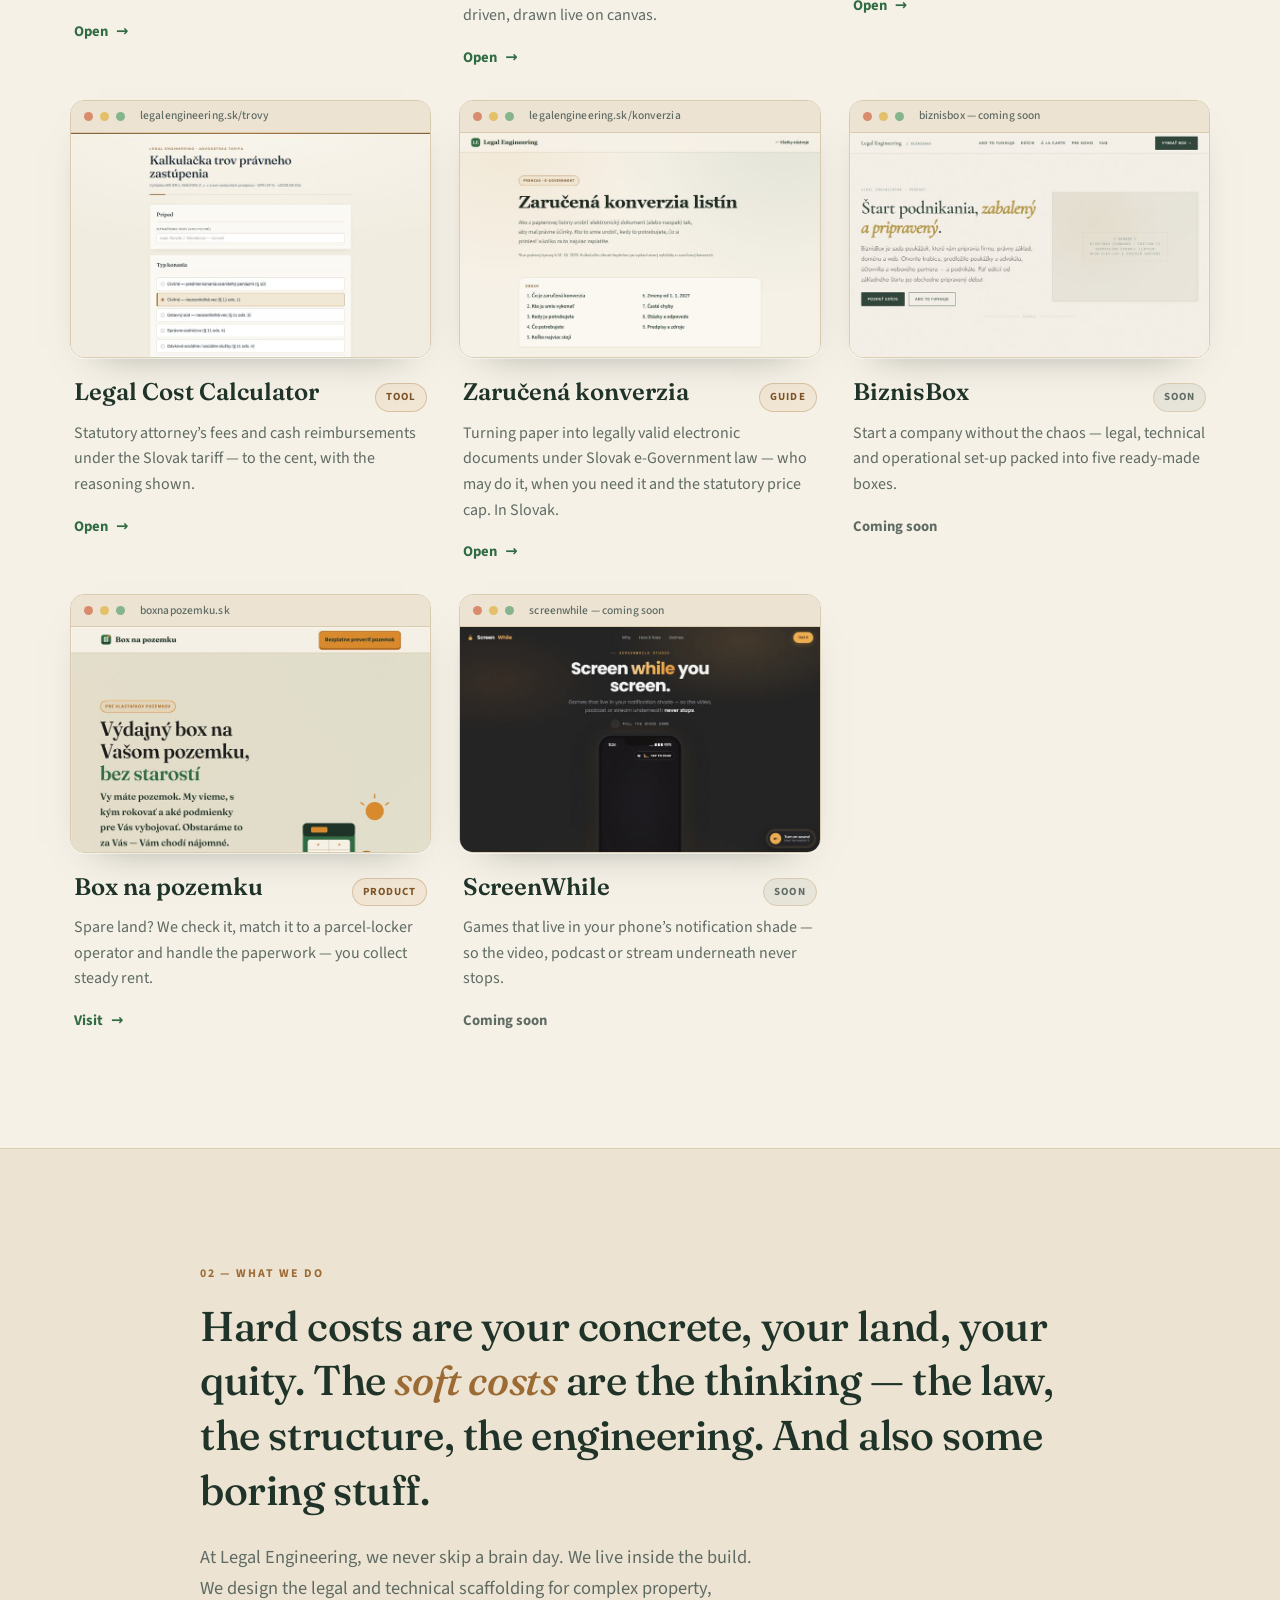
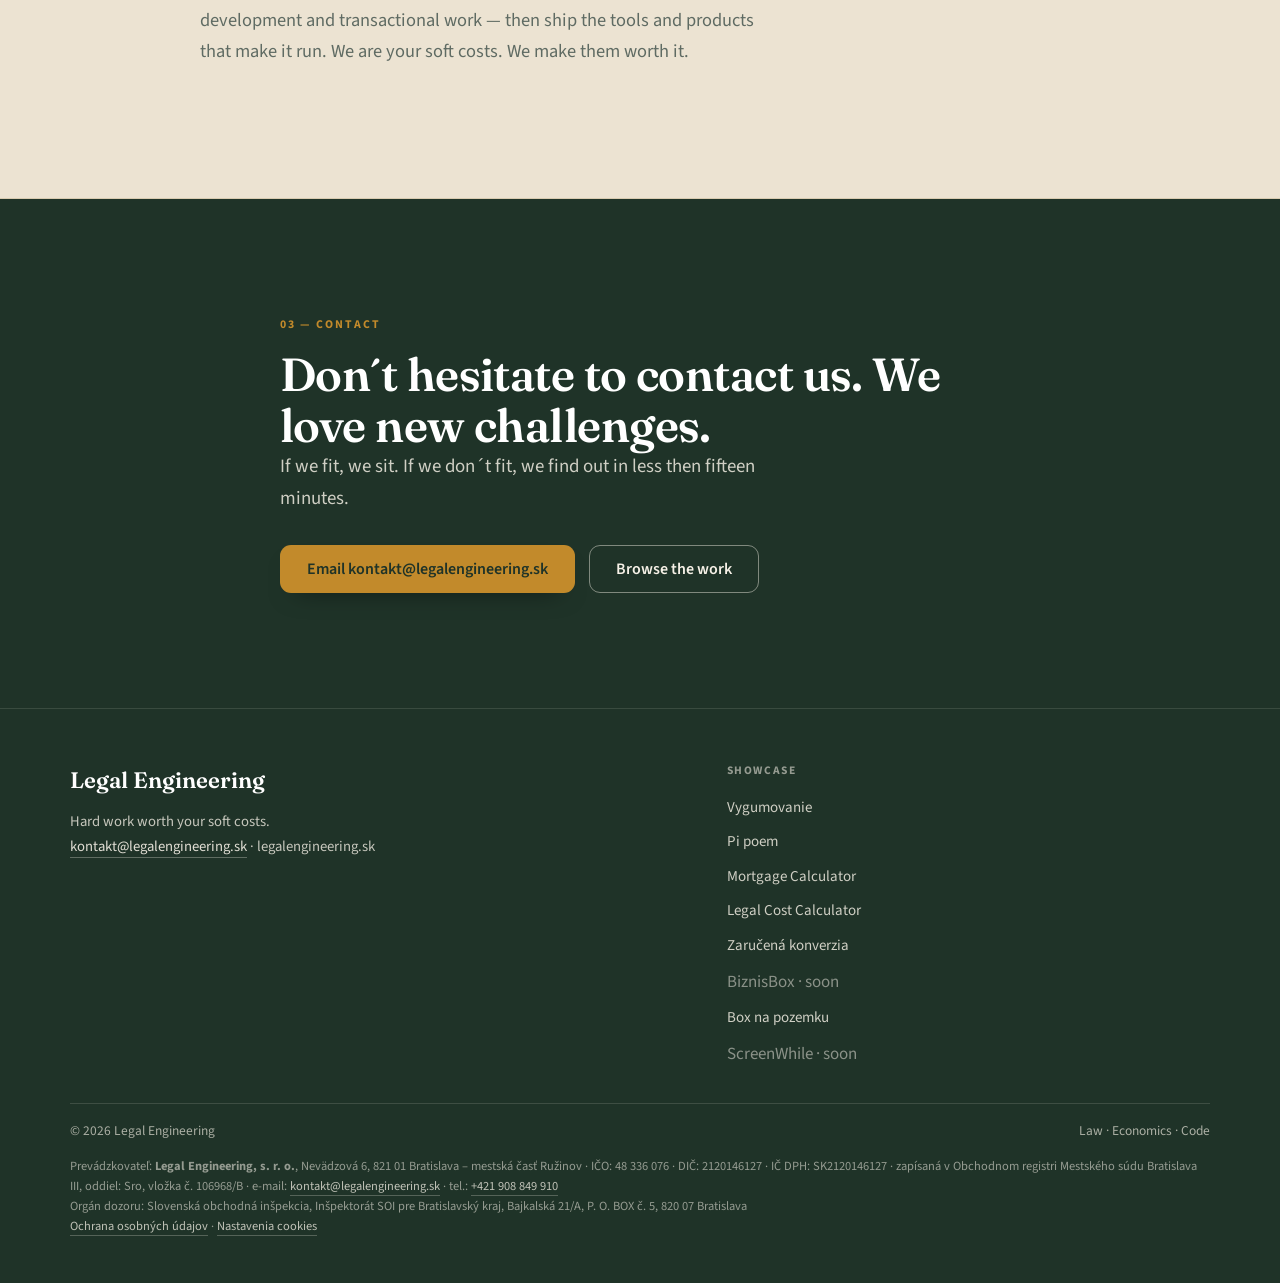
==== commit 5771e234: "feat: GA4 v prísnom režime, cookie lišta a zásady ochrany osobných údajov - /consent.js: Consent Mod" ====
--- a/index.html
+++ b/index.html
@@ -258,6 +258,16 @@
       .js .reveal{ opacity:1; transform:none; }
     }
   </style>
+  <!-- Google Analytics 4 + Consent Mode v2 (prísny režim): všetko „denied“; gtag.js sa načíta až po kliknutí na „Prijať“ (/consent.js) -->
+  <script>
+  window.CONSENT_CFG={key:'le_consent_v1',ga:'G-J74DTLWPTE'};
+  window.dataLayer=window.dataLayer||[];function gtag(){dataLayer.push(arguments);}
+  gtag('consent','default',{ad_storage:'denied',ad_user_data:'denied',ad_personalization:'denied',analytics_storage:'denied',functionality_storage:'denied',personalization_storage:'denied',security_storage:'granted',wait_for_update:500});
+  gtag('set','ads_data_redaction',true);
+  try{if(localStorage.getItem(CONSENT_CFG.key)==='granted')gtag('consent','update',{analytics_storage:'granted'});}catch(e){}
+  gtag('js',new Date());
+  gtag('config','G-J74DTLWPTE',{allow_google_signals:false,allow_ad_personalization_signals:false});
+  </script>
 </head>
 
 <body id="top">
@@ -496,7 +506,8 @@
         zapísaná v Obchodnom registri Mestského súdu Bratislava III, oddiel: Sro, vložka č. 106968/B ·
         e-mail: <a href="mailto:kontakt@legalengineering.sk">kontakt@legalengineering.sk</a> ·
         tel.: <a href="tel:+421908849910">+421 908 849 910</a><br>
-        Orgán dozoru: Slovenská obchodná inšpekcia, Inšpektorát SOI pre Bratislavský kraj, Bajkalská 21/A, P.&nbsp;O.&nbsp;BOX č.&nbsp;5, 820 07 Bratislava
+        Orgán dozoru: Slovenská obchodná inšpekcia, Inšpektorát SOI pre Bratislavský kraj, Bajkalská 21/A, P.&nbsp;O.&nbsp;BOX č.&nbsp;5, 820 07 Bratislava<br>
+        <a href="/ochrana-osobnych-udajov/">Ochrana osobných údajov</a> · <a href="/ochrana-osobnych-udajov/#cookies" data-consent-open>Nastavenia cookies</a>
       </p>
     </div>
   </footer>
@@ -532,5 +543,10 @@
     window.addEventListener('load', revealVisible);
     setTimeout(revealVisible, 1200);
   </script>
+  <div id="consentBar" class="cb" role="region" aria-label="Súhlas s analytickými cookies" lang="sk" hidden>
+    <p>So súhlasom budeme na meranie návštevnosti používať Google Analytics, ktorý ukladá cookies. Bez súhlasu sa návštevnosť nemeria a cookies sa neukladajú. <a href="/ochrana-osobnych-udajov/#cookies">Viac o spracúvaní údajov</a></p>
+    <div class="cb-btns"><button type="button" data-c="denied">Odmietnuť</button><button type="button" data-c="granted">Prijať</button></div>
+  </div>
+  <script src="/consent.js"></script>
 </body>
 </html>
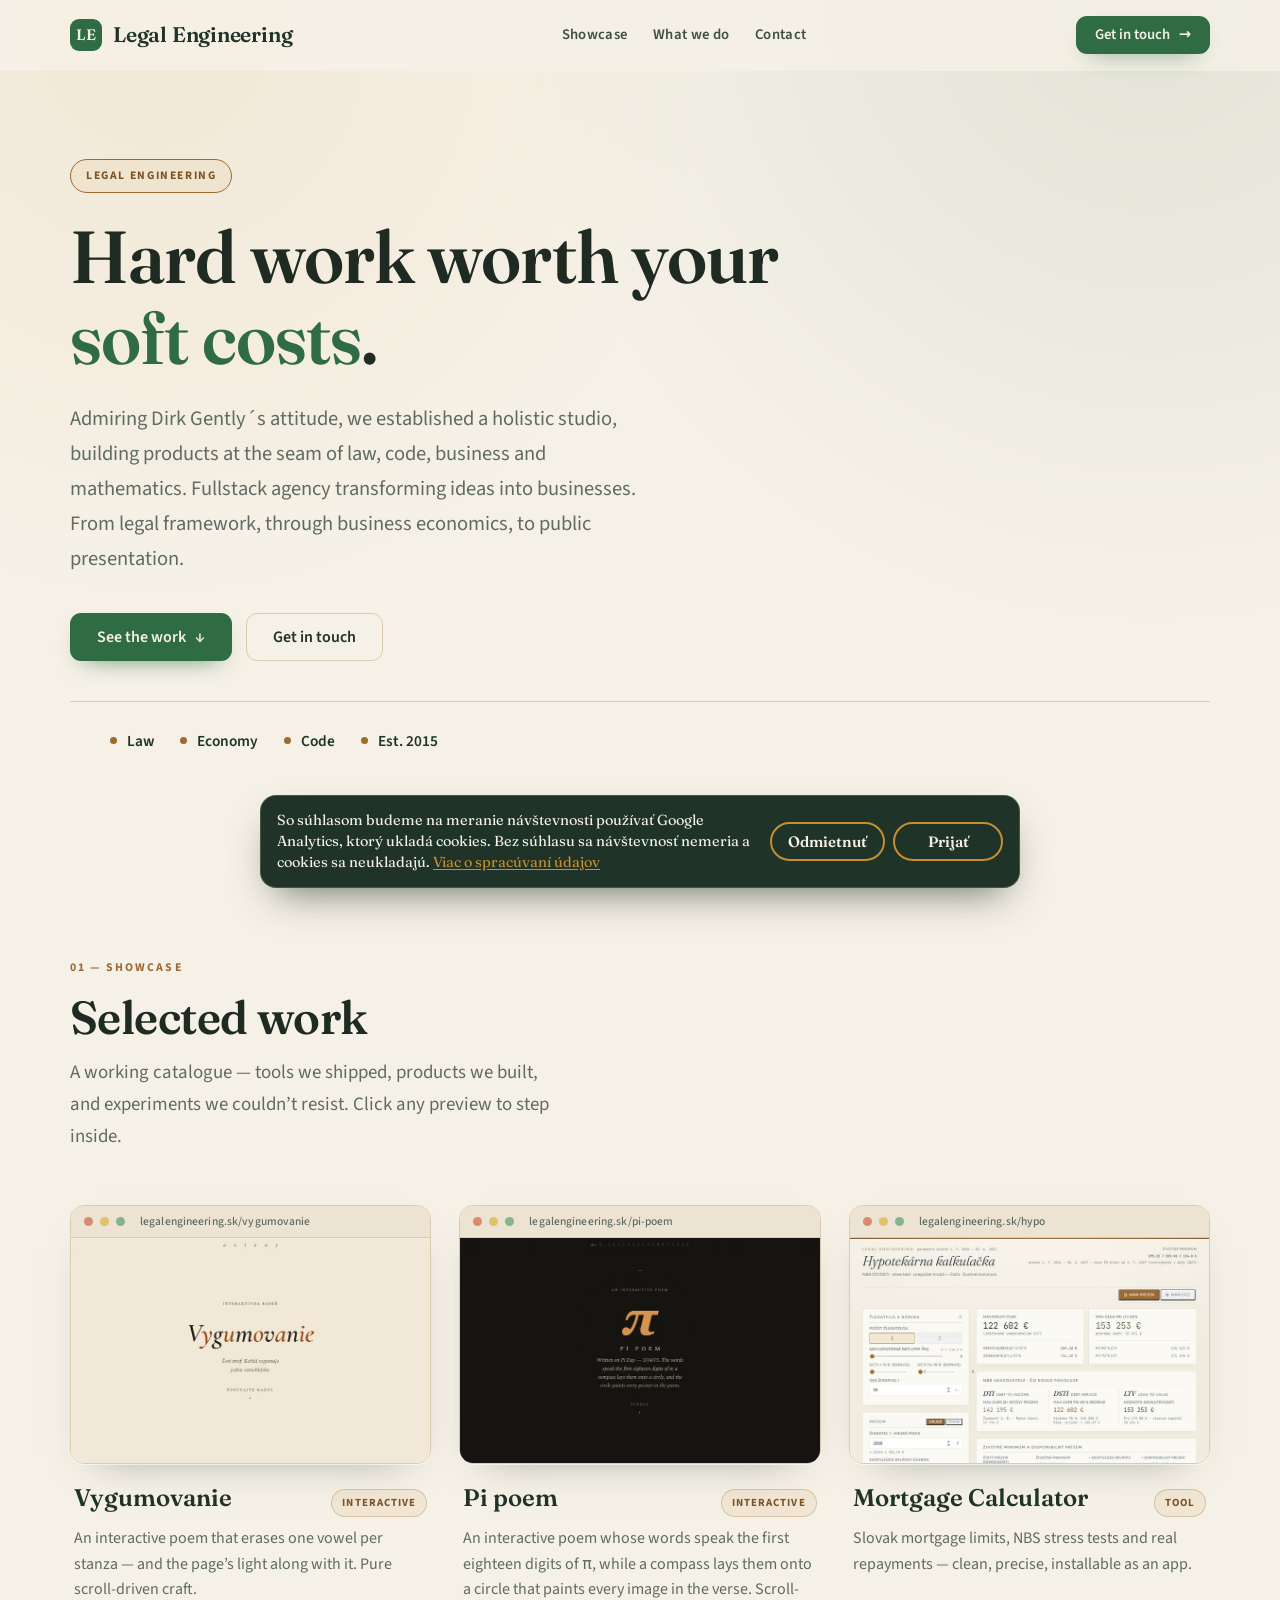
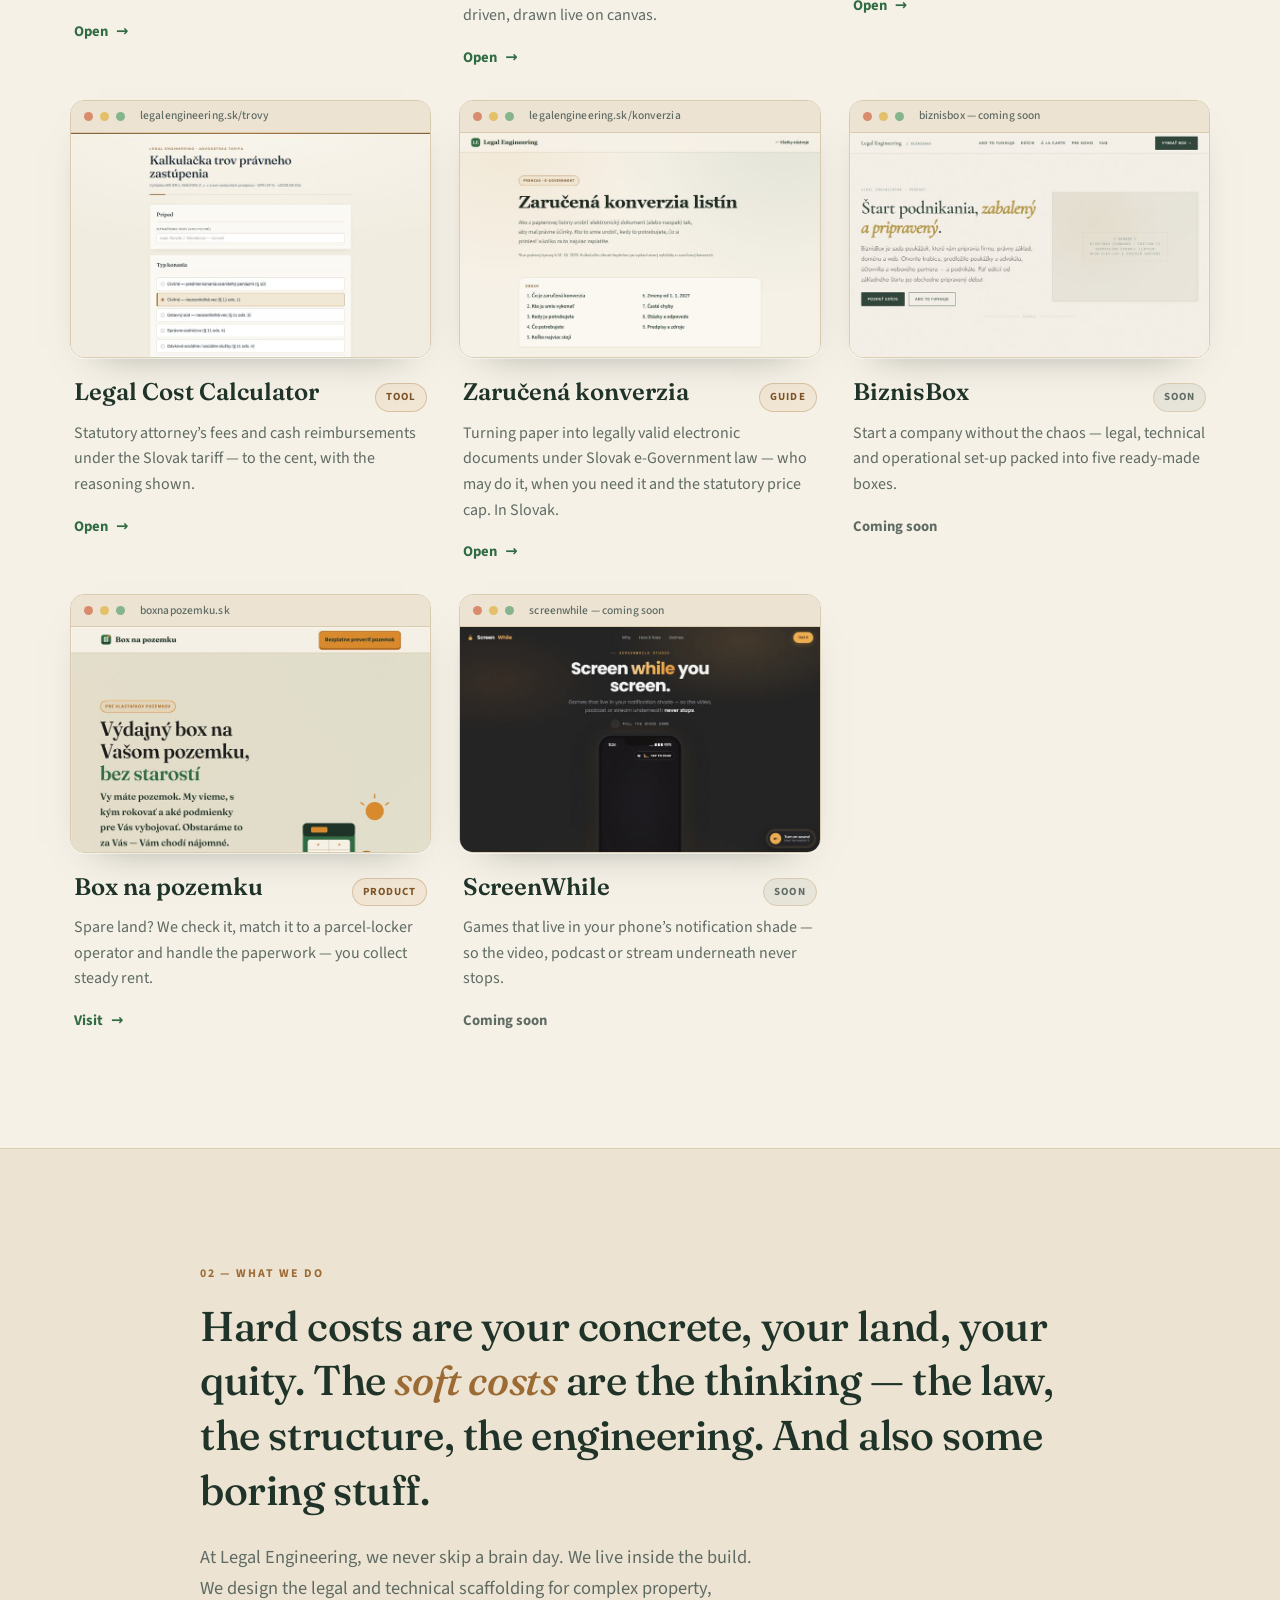
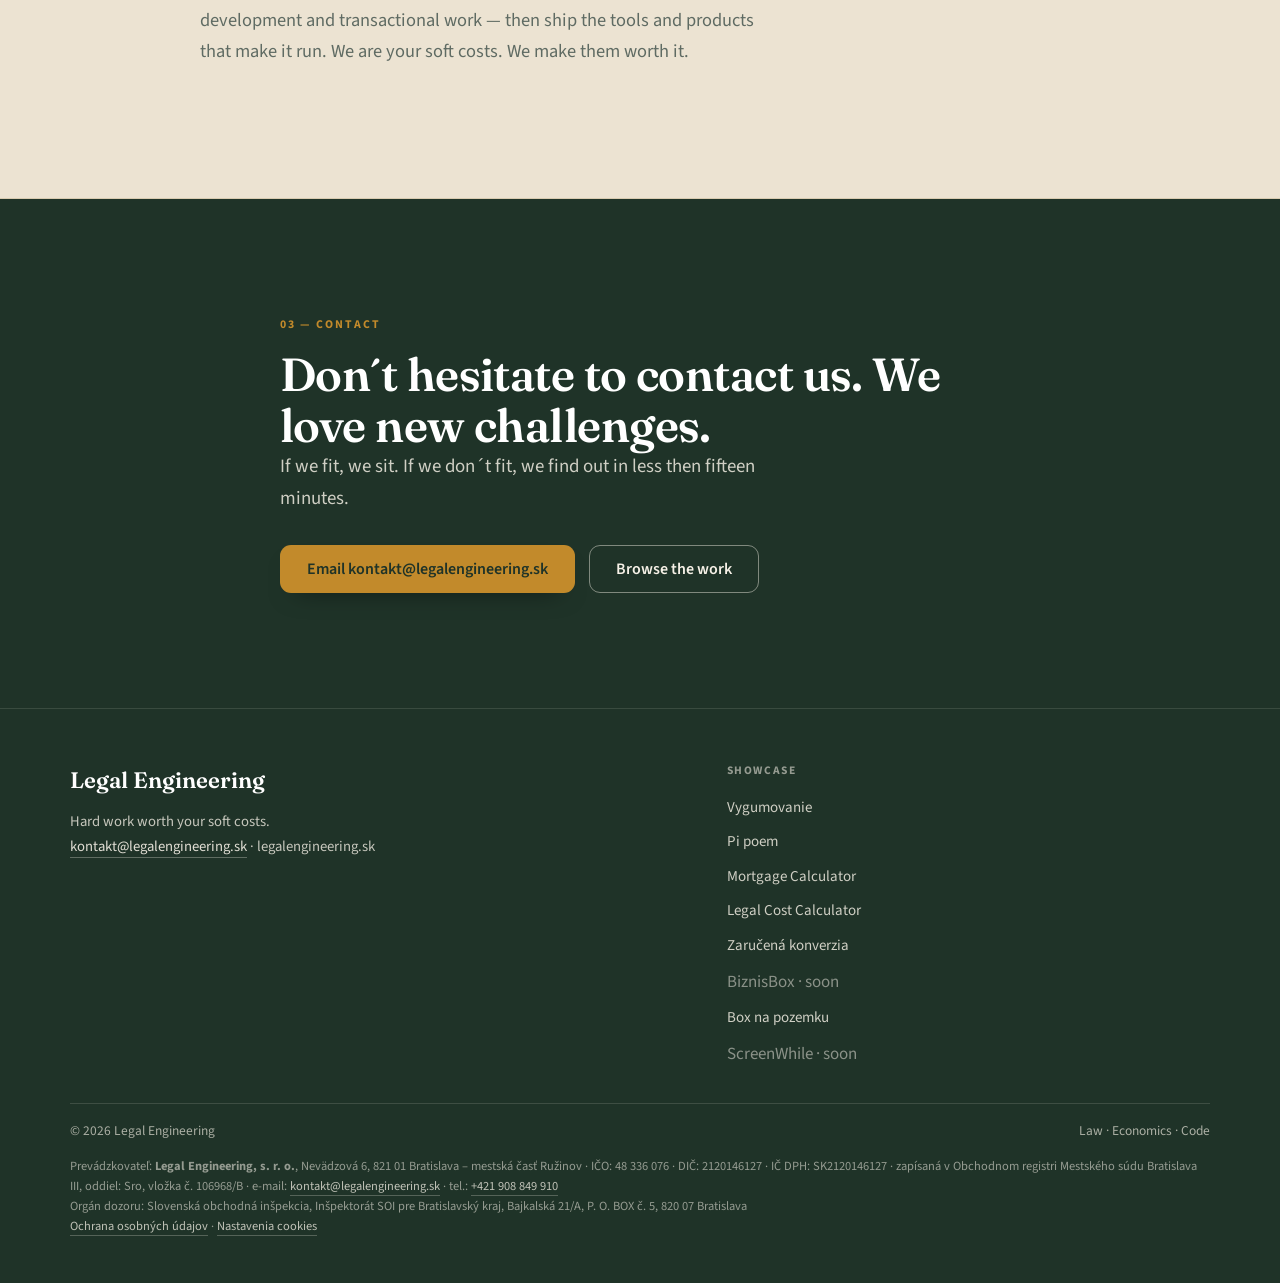
==== commit 2bae97bf: "feat(seo): og-image.jpg 1200x630 pre koreň (bol 404) Náhľad v štýle stránky (papier, lesná zelená, m" ====
--- a/index.html
+++ b/index.html
@@ -12,6 +12,8 @@
   <meta property="og:description" content="Hard work worth your soft costs. Legal-technical products at the seam of law, code, and business." />
   <meta property="og:url" content="https://legalengineering.sk/" />
   <meta property="og:image" content="https://legalengineering.sk/og-image.jpg" />
+  <meta property="og:image:width" content="1200" />
+  <meta property="og:image:height" content="630" />
   <link rel="canonical" href="https://legalengineering.sk/" />
 
   <link rel="icon" href="data:image/svg+xml,%3Csvg xmlns='http://www.w3.org/2000/svg' viewBox='0 0 48 48'%3E%3Crect x='3' y='3' width='42' height='42' rx='11' fill='%232F6B43'/%3E%3Ctext x='24' y='32' font-family='Georgia,serif' font-size='22' font-weight='600' fill='%23F6F1E7' text-anchor='middle'%3ELE%3C/text%3E%3C/svg%3E" />
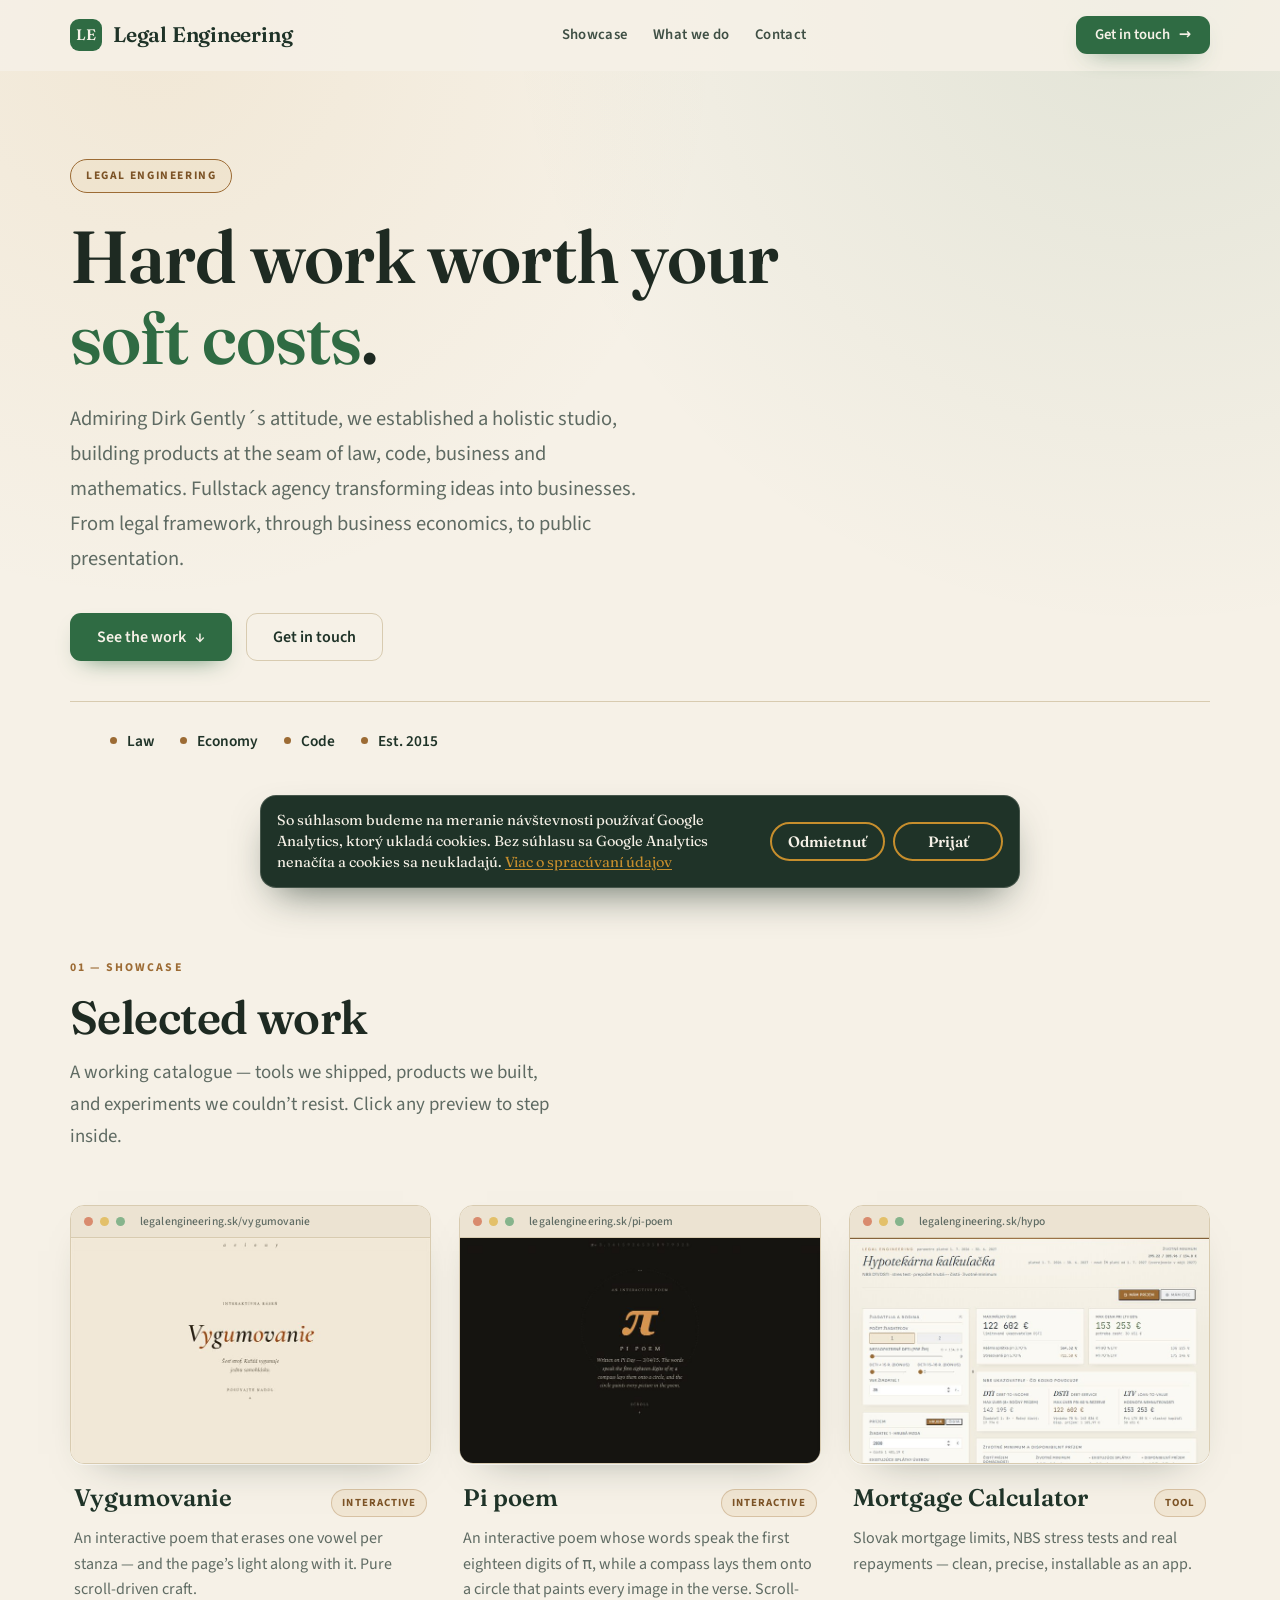
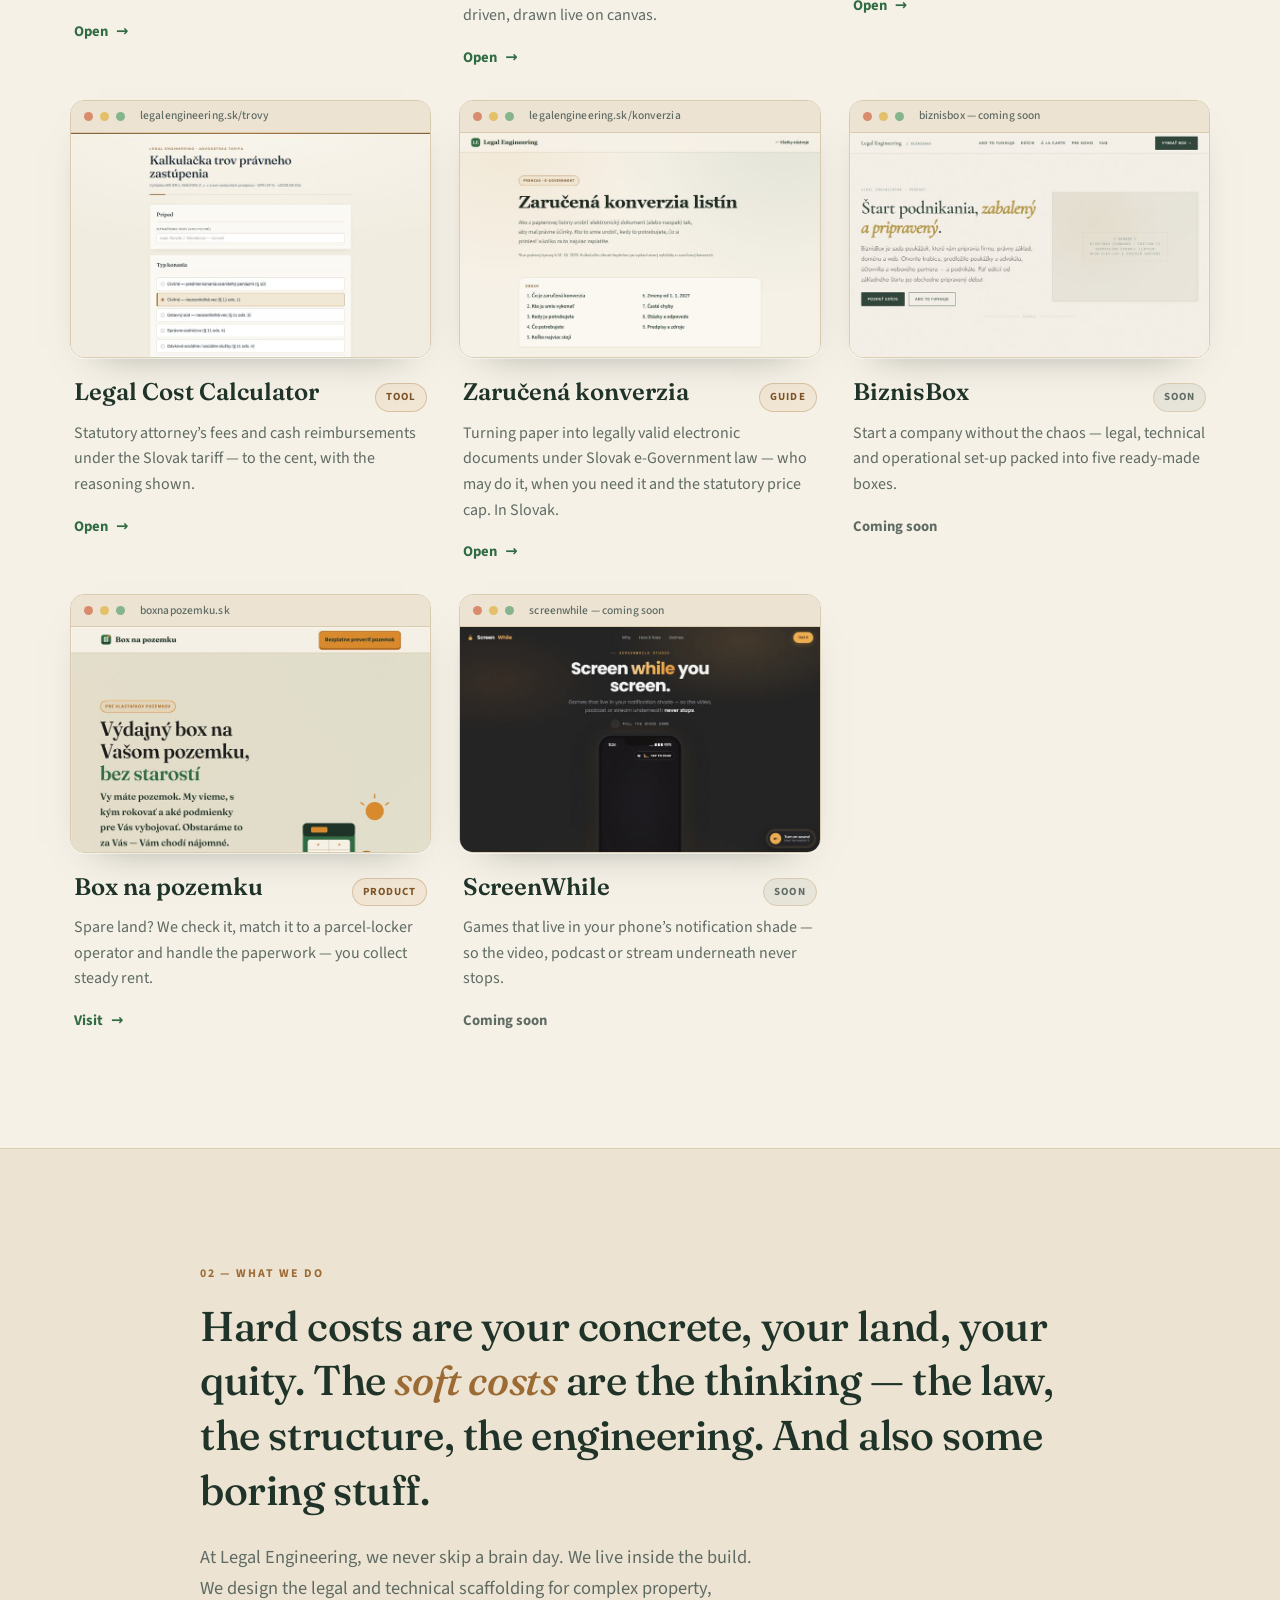
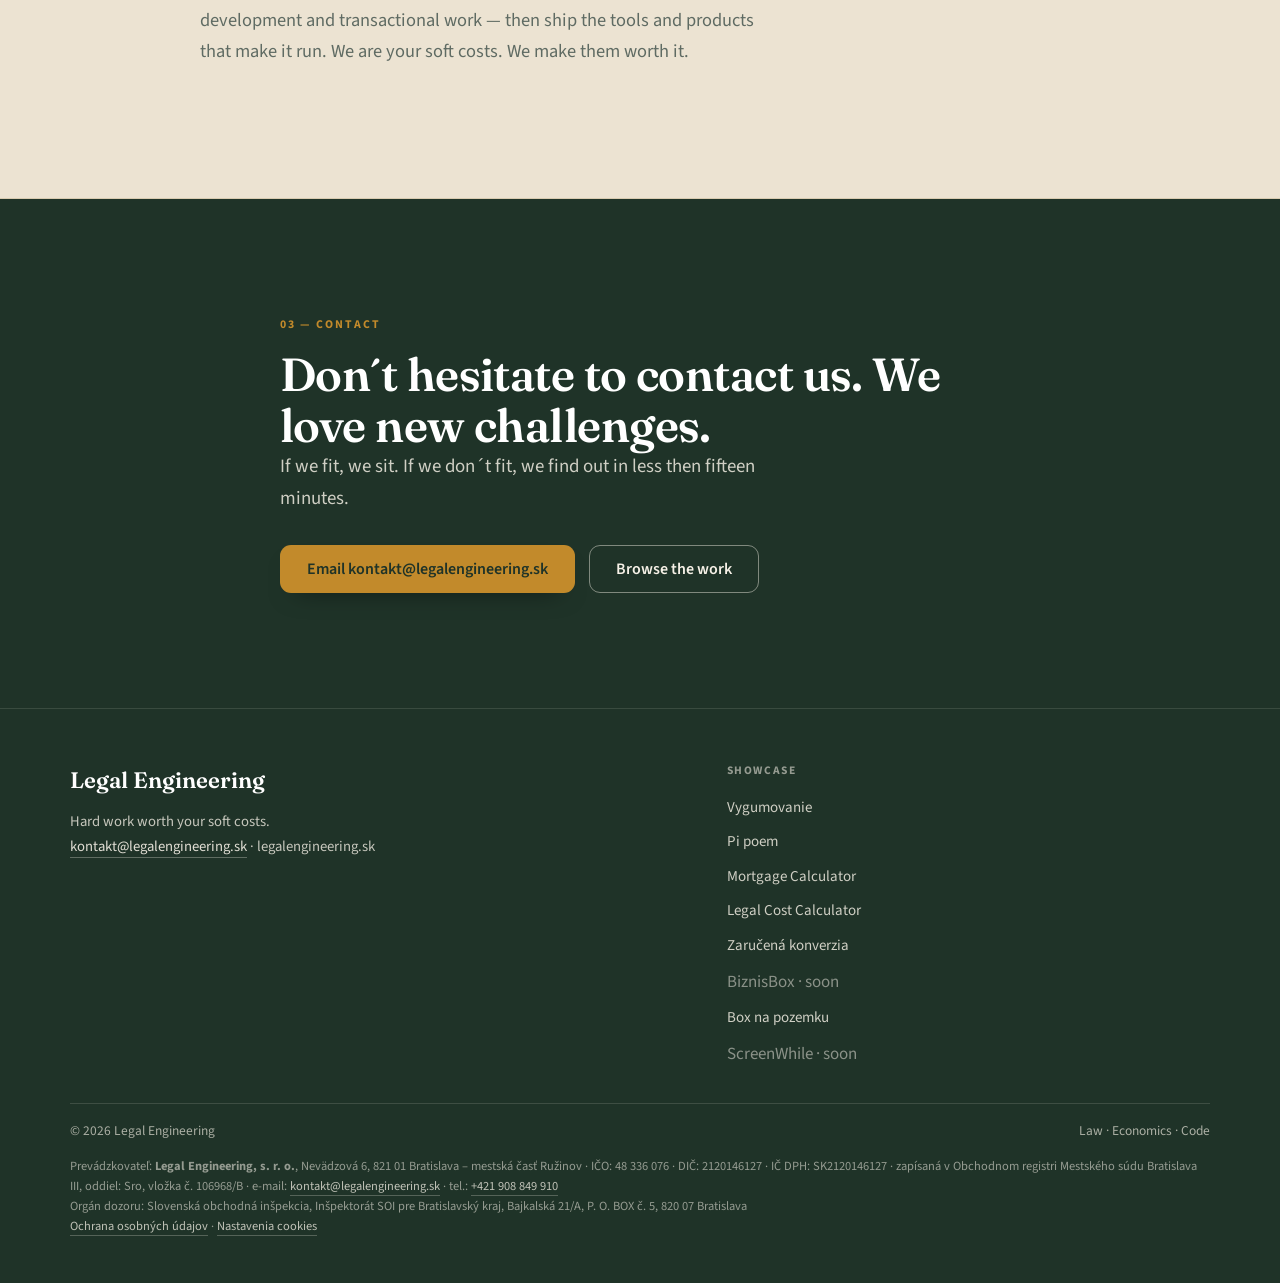
==== commit e2c9786c: "docs(privacy): Cloudflare Web Analytics v zásadách ochrany osobných údajov - nová pasáž v časti 05 (" ====
--- a/index.html
+++ b/index.html
@@ -546,7 +546,7 @@
     setTimeout(revealVisible, 1200);
   </script>
   <div id="consentBar" class="cb" role="region" aria-label="Súhlas s analytickými cookies" lang="sk" hidden>
-    <p>So súhlasom budeme na meranie návštevnosti používať Google Analytics, ktorý ukladá cookies. Bez súhlasu sa návštevnosť nemeria a cookies sa neukladajú. <a href="/ochrana-osobnych-udajov/#cookies">Viac o spracúvaní údajov</a></p>
+    <p>So súhlasom budeme na meranie návštevnosti používať Google Analytics, ktorý ukladá cookies. Bez súhlasu sa Google Analytics nenačíta a cookies sa neukladajú. <a href="/ochrana-osobnych-udajov/#cookies">Viac o spracúvaní údajov</a></p>
     <div class="cb-btns"><button type="button" data-c="denied">Odmietnuť</button><button type="button" data-c="granted">Prijať</button></div>
   </div>
   <script src="/consent.js"></script>
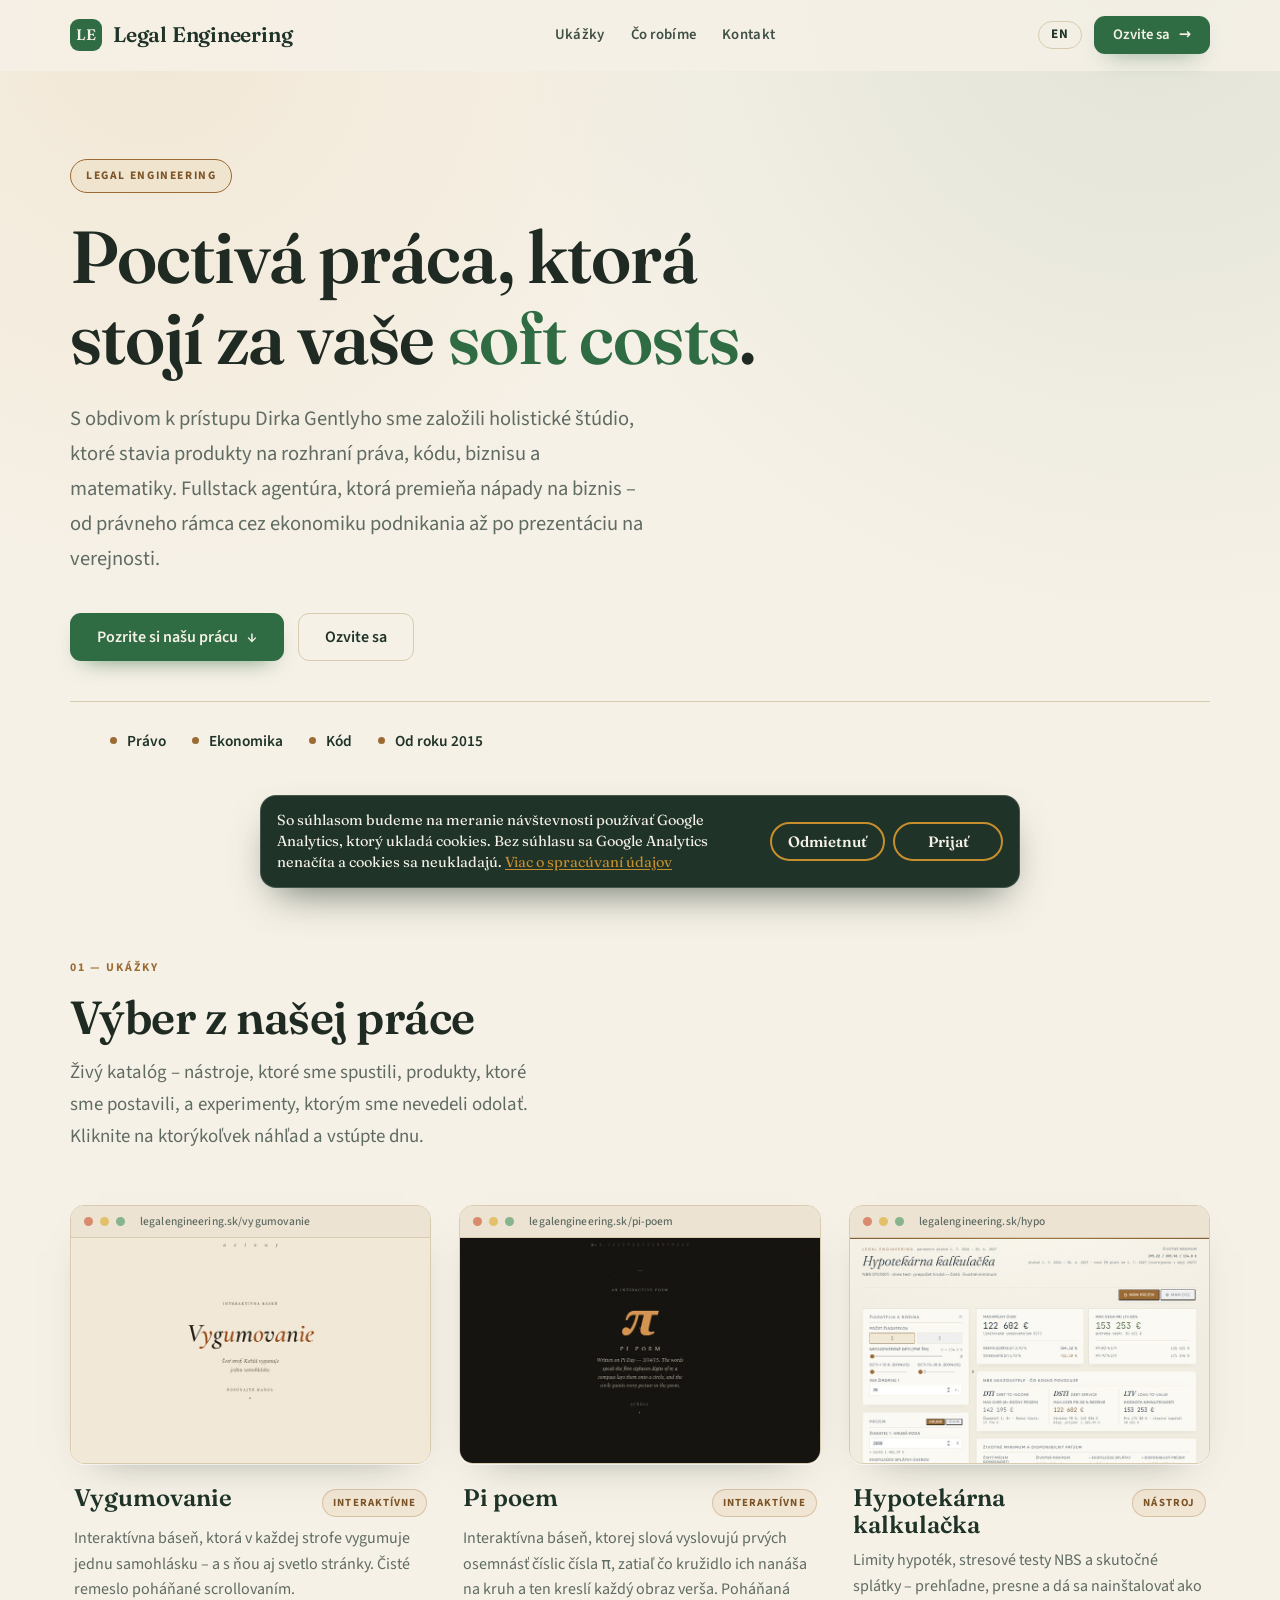
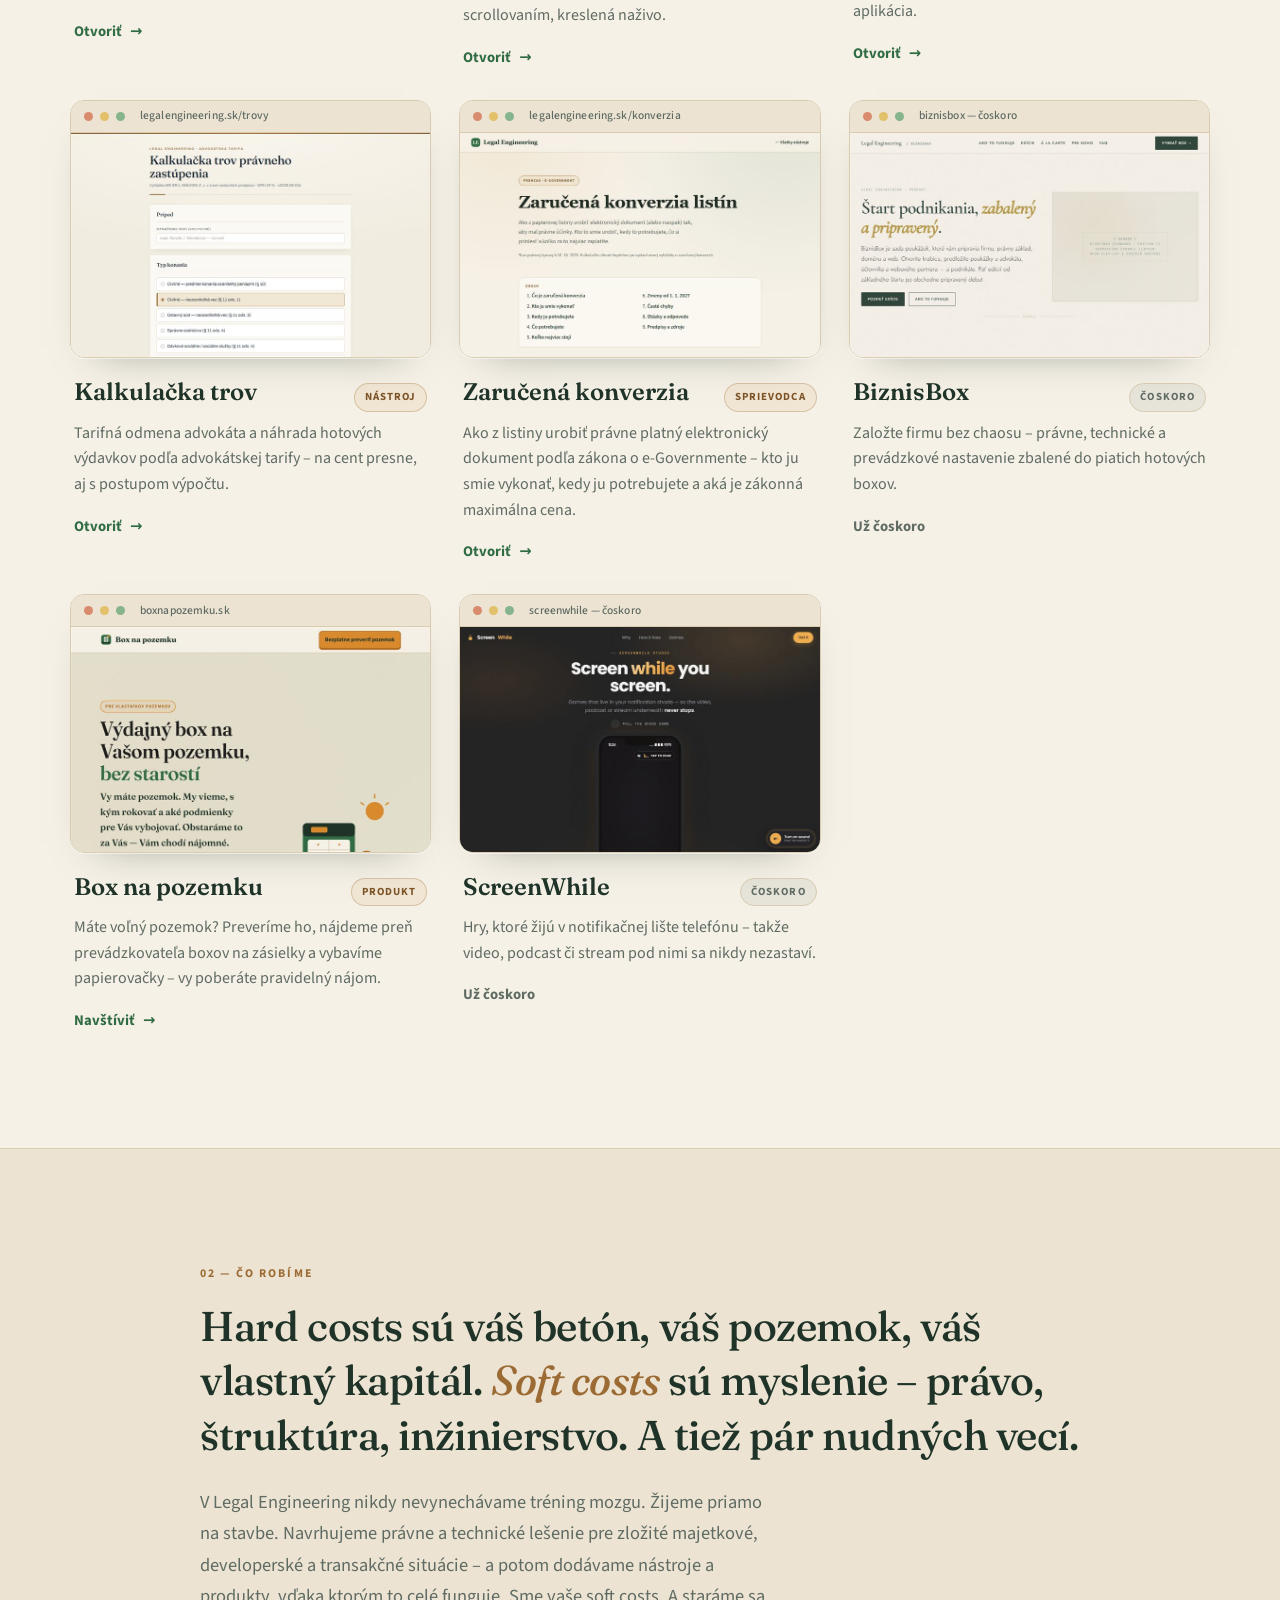
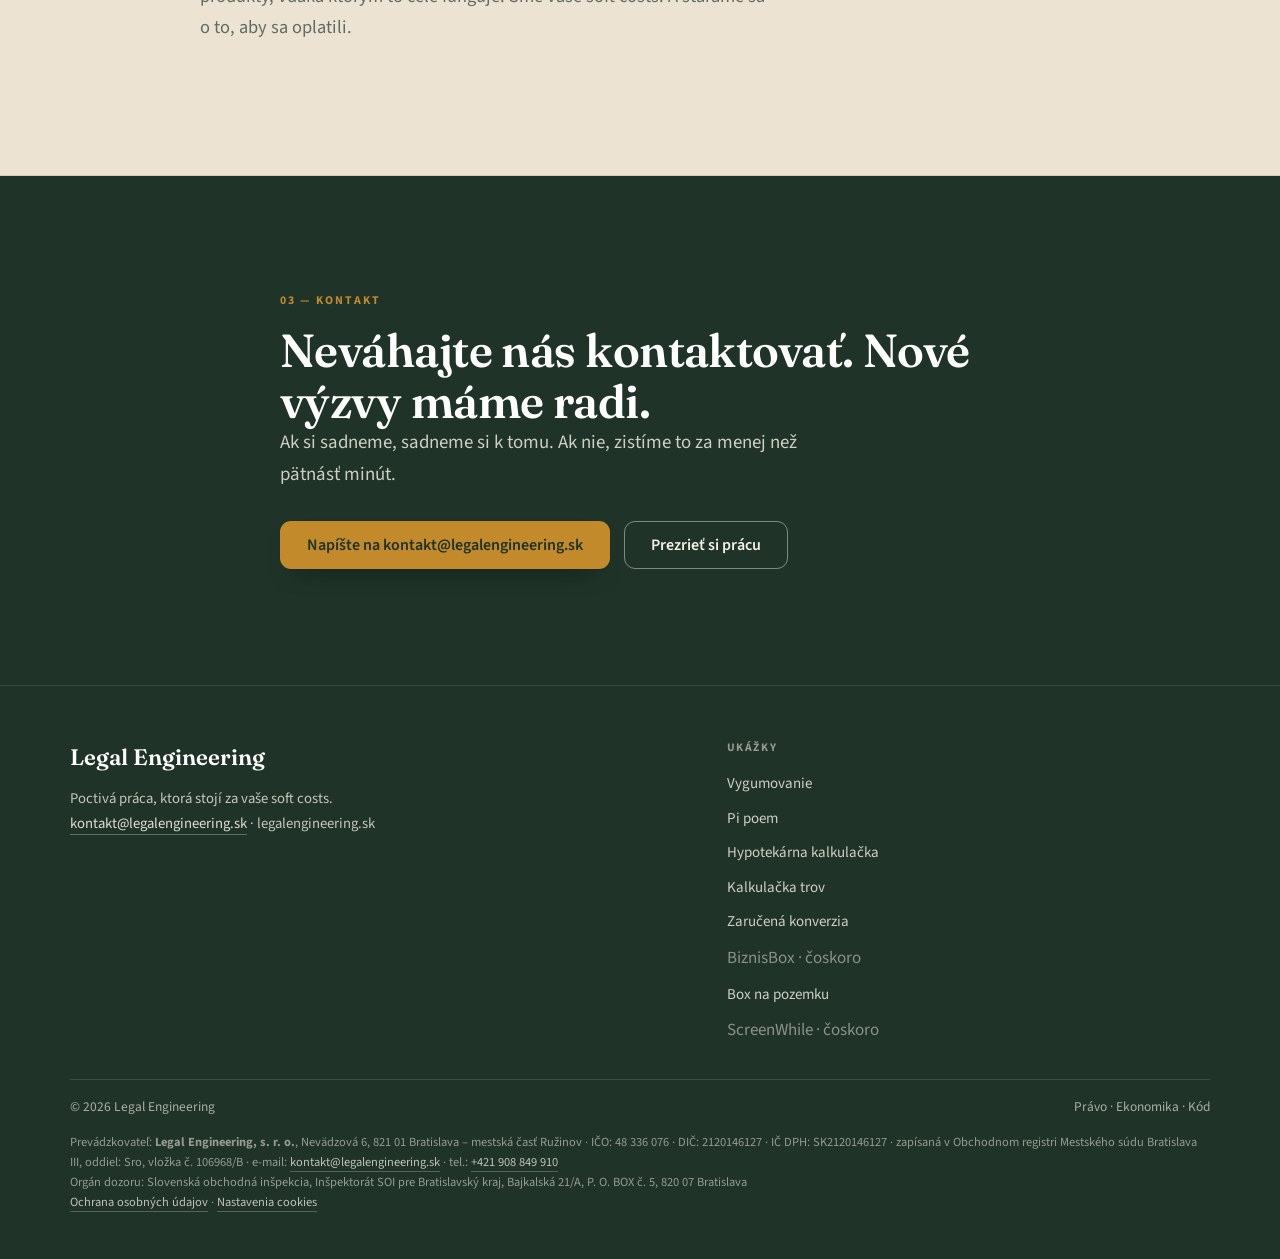
==== commit 5e53722f: "feat(i18n): slovenčina ako predvolený jazyk, angličtina na /en/ + prepínač SK/EN - / po slovensky (l" ====
--- a/index.html
+++ b/index.html
@@ -1,20 +1,24 @@
 <!doctype html>
-<html lang="en">
+<html lang="sk">
 <head>
   <meta charset="utf-8" />
   <meta name="viewport" content="width=device-width, initial-scale=1, viewport-fit=cover" />
   <meta name="theme-color" content="#2F6B43" />
-  <title>Legal Engineering — Hard work worth your soft costs</title>
-  <meta name="description" content="Legal Engineering builds legal-technical products at the seam of law, code, and business. Hard work worth your soft costs." />
+  <title>Legal Engineering — Poctivá práca, ktorá stojí za vaše soft costs</title>
+  <meta name="description" content="Legal Engineering stavia právno-technické produkty na rozhraní práva, kódu a biznisu. Poctivá práca, ktorá stojí za vaše soft costs." />
 
   <meta property="og:type" content="website" />
   <meta property="og:title" content="Legal Engineering" />
-  <meta property="og:description" content="Hard work worth your soft costs. Legal-technical products at the seam of law, code, and business." />
+  <meta property="og:description" content="Poctivá práca, ktorá stojí za vaše soft costs. Právno-technické produkty na rozhraní práva, kódu a biznisu." />
+  <meta property="og:locale" content="sk_SK" />
   <meta property="og:url" content="https://legalengineering.sk/" />
   <meta property="og:image" content="https://legalengineering.sk/og-image.jpg" />
   <meta property="og:image:width" content="1200" />
   <meta property="og:image:height" content="630" />
   <link rel="canonical" href="https://legalengineering.sk/" />
+  <link rel="alternate" hreflang="sk" href="https://legalengineering.sk/" />
+  <link rel="alternate" hreflang="en" href="https://legalengineering.sk/en/" />
+  <link rel="alternate" hreflang="x-default" href="https://legalengineering.sk/" />
 
   <link rel="icon" href="data:image/svg+xml,%3Csvg xmlns='http://www.w3.org/2000/svg' viewBox='0 0 48 48'%3E%3Crect x='3' y='3' width='42' height='42' rx='11' fill='%232F6B43'/%3E%3Ctext x='24' y='32' font-family='Georgia,serif' font-size='22' font-weight='600' fill='%23F6F1E7' text-anchor='middle'%3ELE%3C/text%3E%3C/svg%3E" />
 
@@ -135,6 +139,9 @@
     .nav-links a:hover{ opacity:1; }
     .nav-cta{ display:flex; align-items:center; gap:12px; }
     .nav-cta .btn{ padding:11px 18px; font-size:.92rem; }
+    .lang{ font-size:.82rem; font-weight:700; letter-spacing:.08em; color:var(--green-deep); border:1.5px solid var(--line);
+      border-radius:100px; padding:6px 12px; line-height:1; transition:border-color .2s, background .2s; }
+    .lang:hover{ border-color:var(--green); background:rgba(47,107,67,.05); }
     .hamburger{ display:none; width:44px; height:44px; border:1px solid var(--line); border-radius:11px;
       background:var(--surface); align-items:center; justify-content:center; cursor:pointer; }
     .hamburger span,.hamburger span::before,.hamburger span::after{ content:""; display:block; width:18px; height:2px;
@@ -273,20 +280,21 @@
 </head>
 
 <body id="top">
-  <a class="skip" href="#work">Skip to showcase</a>
+  <a class="skip" href="#work">Preskočiť na ukážky</a>
 
   <!-- NAV -->
   <header class="nav" id="nav">
     <div class="nav-inner">
-      <a class="brand" href="#top" aria-label="Legal Engineering — home"><span class="mark">LE</span>Legal Engineering</a>
-      <nav class="nav-links" aria-label="Sections">
-        <a href="#work">Showcase</a>
-        <a href="#ethos">What we do</a>
-        <a href="#contact">Contact</a>
+      <a class="brand" href="#top" aria-label="Legal Engineering — úvod"><span class="mark">LE</span>Legal Engineering</a>
+      <nav class="nav-links" aria-label="Sekcie">
+        <a href="#work">Ukážky</a>
+        <a href="#ethos">Čo robíme</a>
+        <a href="#contact">Kontakt</a>
       </nav>
       <div class="nav-cta">
-        <a class="btn btn-primary" href="#contact">Get in touch <span class="a">→</span></a>
-        <button class="hamburger" id="hamburger" aria-label="Open menu" aria-controls="drawer" aria-expanded="false"><span></span></button>
+        <a class="lang" href="/en/" hreflang="en" lang="en" aria-label="English version">EN</a>
+        <a class="btn btn-primary" href="#contact">Ozvite sa <span class="a">→</span></a>
+        <button class="hamburger" id="hamburger" aria-label="Otvoriť menu" aria-controls="drawer" aria-expanded="false"><span></span></button>
       </div>
     </div>
   </header>
@@ -295,12 +303,13 @@
   <aside class="drawer" id="drawer" aria-label="Menu" role="dialog" aria-modal="true">
     <div class="drawer-head">
       <span class="brand"><span class="mark">LE</span>Legal Engineering</span>
-      <button class="btn btn-ghost" id="closeDrawer" type="button" style="padding:9px 14px">Close</button>
+      <button class="btn btn-ghost" id="closeDrawer" type="button" style="padding:9px 14px">Zavrieť</button>
     </div>
-    <a href="#work">Showcase</a>
-    <a href="#ethos">What we do</a>
-    <a href="#contact">Contact</a>
-    <a class="btn btn-primary" href="#contact">Get in touch <span class="a">→</span></a>
+    <a href="#work">Ukážky</a>
+    <a href="#ethos">Čo robíme</a>
+    <a href="#contact">Kontakt</a>
+    <a href="/en/" hreflang="en" lang="en">English</a>
+    <a class="btn btn-primary" href="#contact">Ozvite sa <span class="a">→</span></a>
   </aside>
 
   <main>
@@ -308,17 +317,17 @@
     <section class="hero">
       <div class="wrap">
         <span class="eyebrow reveal">Legal Engineering</span>
-        <h1 class="reveal" style="transition-delay:.05s">Hard work worth your <span class="accent">soft&nbsp;costs</span>.</h1>
+        <h1 class="reveal" style="transition-delay:.05s">Poctivá práca, ktorá stojí za vaše <span class="accent">soft&nbsp;costs</span>.</h1>
         <p class="lead reveal" style="transition-delay:.12s">
-          Admiring Dirk Gently´s attitude, we established a holistic studio, building products at the seam of law, code, business and mathematics. Fullstack agency transforming ideas into businesses.
-          From legal framework, through business economics, to public presentation.
+          S obdivom k prístupu Dirka Gentlyho sme založili holistické štúdio, ktoré stavia produkty na rozhraní práva, kódu, biznisu a matematiky. Fullstack agentúra, ktorá premieňa nápady na biznis –
+          od právneho rámca cez ekonomiku podnikania až po prezentáciu na verejnosti.
         </p>
         <div class="hero-ctas reveal" style="transition-delay:.18s">
-          <a class="btn btn-primary" href="#work">See the work <span class="a">↓</span></a>
-          <a class="btn btn-ghost" href="#contact">Get in touch</a>
+          <a class="btn btn-primary" href="#work">Pozrite si našu prácu <span class="a">↓</span></a>
+          <a class="btn btn-ghost" href="#contact">Ozvite sa</a>
         </div>
         <ul class="hero-chips reveal" style="transition-delay:.24s">
-          <li>Law</li><li>Economy</li><li>Code</li><li>Est. 2015</li>
+          <li>Právo</li><li>Ekonomika</li><li>Kód</li><li>Od roku 2015</li>
         </ul>
       </div>
     </section>
@@ -327,115 +336,115 @@
     <section class="section" id="work">
       <div class="wrap">
         <div class="sec-head reveal">
-          <span class="sec-kicker">01 — Showcase</span>
-          <h2>Selected work</h2>
-          <p class="lead">A working catalogue — tools we shipped, products we built, and experiments we couldn’t resist. Click any preview to step inside.</p>
+          <span class="sec-kicker">01 — Ukážky</span>
+          <h2>Výber z našej práce</h2>
+          <p class="lead">Živý katalóg – nástroje, ktoré sme spustili, produkty, ktoré sme postavili, a experimenty, ktorým sme nevedeli odolať. Kliknite na ktorýkoľvek náhľad a vstúpte dnu.</p>
         </div>
 
         <div class="work-grid">
 
           <!-- Vygumovanie -->
-          <a class="work reveal" href="vygumovanie/" target="_blank" rel="noopener" aria-label="Open Vygumovanie">
+          <a class="work reveal" href="vygumovanie/" target="_blank" rel="noopener" aria-label="Otvoriť Vygumovanie">
             <div class="thumb-frame">
               <div class="thumb-bar"><i></i><i></i><i></i><span class="addr">legalengineering.sk/vygumovanie</span></div>
-              <div class="thumb-img"><img src="assets/thumbs/vygumovanie.jpg" width="760" height="475" loading="lazy" alt="Preview of the Vygumovanie interactive poem"></div>
-            </div>
-            <div class="work-meta">
-              <div class="work-head"><span class="work-name">Vygumovanie</span><span class="work-tag">Interactive</span></div>
-              <p class="work-desc">An interactive poem that erases one vowel per stanza — and the page’s light along with it. Pure scroll-driven craft.</p>
-              <span class="work-open">Open <span class="a">→</span></span>
+              <div class="thumb-img"><img src="assets/thumbs/vygumovanie.jpg" width="760" height="475" loading="lazy" alt="Náhľad interaktívnej básne Vygumovanie"></div>
+            </div>
+            <div class="work-meta">
+              <div class="work-head"><span class="work-name">Vygumovanie</span><span class="work-tag">Interaktívne</span></div>
+              <p class="work-desc">Interaktívna báseň, ktorá v každej strofe vygumuje jednu samohlásku – a s ňou aj svetlo stránky. Čisté remeslo poháňané scrollovaním.</p>
+              <span class="work-open">Otvoriť <span class="a">→</span></span>
             </div>
           </a>
 
           <!-- Pi poem -->
-          <a class="work reveal" href="pi-poem/" target="_blank" rel="noopener" aria-label="Open Pi poem">
+          <a class="work reveal" href="pi-poem/" target="_blank" rel="noopener" aria-label="Otvoriť Pi poem">
             <div class="thumb-frame">
               <div class="thumb-bar"><i></i><i></i><i></i><span class="addr">legalengineering.sk/pi-poem</span></div>
-              <div class="thumb-img"><img src="assets/thumbs/pi-poem.jpg" width="760" height="475" loading="lazy" alt="Preview of the Pi poem interactive poem"></div>
-            </div>
-            <div class="work-meta">
-              <div class="work-head"><span class="work-name">Pi poem</span><span class="work-tag">Interactive</span></div>
-              <p class="work-desc">An interactive poem whose words speak the first eighteen digits of π, while a compass lays them onto a circle that paints every image in the verse. Scroll-driven, drawn live on canvas.</p>
-              <span class="work-open">Open <span class="a">→</span></span>
+              <div class="thumb-img"><img src="assets/thumbs/pi-poem.jpg" width="760" height="475" loading="lazy" alt="Náhľad interaktívnej básne Pi poem"></div>
+            </div>
+            <div class="work-meta">
+              <div class="work-head"><span class="work-name">Pi poem</span><span class="work-tag">Interaktívne</span></div>
+              <p class="work-desc">Interaktívna báseň, ktorej slová vyslovujú prvých osemnásť číslic čísla π, zatiaľ čo kružidlo ich nanáša na kruh a ten kreslí každý obraz verša. Poháňaná scrollovaním, kreslená naživo.</p>
+              <span class="work-open">Otvoriť <span class="a">→</span></span>
             </div>
           </a>
 
 
           <!-- Mortgage Calculator -->
-          <a class="work reveal" href="hypo/" target="_blank" rel="noopener" aria-label="Open Mortgage Calculator">
+          <a class="work reveal" href="hypo/" target="_blank" rel="noopener" aria-label="Otvoriť Hypotekárnu kalkulačku">
             <div class="thumb-frame">
               <div class="thumb-bar"><i></i><i></i><i></i><span class="addr">legalengineering.sk/hypo</span></div>
-              <div class="thumb-img"><img src="assets/thumbs/hypo.jpg" width="760" height="475" loading="lazy" alt="Preview of the Mortgage Calculator"></div>
-            </div>
-            <div class="work-meta">
-              <div class="work-head"><span class="work-name">Mortgage Calculator</span><span class="work-tag">Tool</span></div>
-              <p class="work-desc">Slovak mortgage limits, NBS stress tests and real repayments — clean, precise, installable as an app.</p>
-              <span class="work-open">Open <span class="a">→</span></span>
+              <div class="thumb-img"><img src="assets/thumbs/hypo.jpg" width="760" height="475" loading="lazy" alt="Náhľad Hypotekárnej kalkulačky"></div>
+            </div>
+            <div class="work-meta">
+              <div class="work-head"><span class="work-name">Hypotekárna kalkulačka</span><span class="work-tag">Nástroj</span></div>
+              <p class="work-desc">Limity hypoték, stresové testy NBS a skutočné splátky – prehľadne, presne a dá sa nainštalovať ako aplikácia.</p>
+              <span class="work-open">Otvoriť <span class="a">→</span></span>
             </div>
           </a>
 
           <!-- Legal Cost Calculator -->
-          <a class="work reveal" href="trovy/" target="_blank" rel="noopener" aria-label="Open Legal Cost Calculator">
+          <a class="work reveal" href="trovy/" target="_blank" rel="noopener" aria-label="Otvoriť Kalkulačku trov">
             <div class="thumb-frame">
               <div class="thumb-bar"><i></i><i></i><i></i><span class="addr">legalengineering.sk/trovy</span></div>
-              <div class="thumb-img"><img src="assets/thumbs/trovy.jpg" width="760" height="475" loading="lazy" alt="Preview of the Legal Cost Calculator"></div>
-            </div>
-            <div class="work-meta">
-              <div class="work-head"><span class="work-name">Legal Cost Calculator</span><span class="work-tag">Tool</span></div>
-              <p class="work-desc">Statutory attorney’s fees and cash reimbursements under the Slovak tariff — to the cent, with the reasoning shown.</p>
-              <span class="work-open">Open <span class="a">→</span></span>
+              <div class="thumb-img"><img src="assets/thumbs/trovy.jpg" width="760" height="475" loading="lazy" alt="Náhľad Kalkulačky trov"></div>
+            </div>
+            <div class="work-meta">
+              <div class="work-head"><span class="work-name">Kalkulačka trov</span><span class="work-tag">Nástroj</span></div>
+              <p class="work-desc">Tarifná odmena advokáta a náhrada hotových výdavkov podľa advokátskej tarify – na cent presne, aj s postupom výpočtu.</p>
+              <span class="work-open">Otvoriť <span class="a">→</span></span>
             </div>
           </a>
 
           <!-- Zaručená konverzia (sprievodca, SK) -->
-          <a class="work reveal" href="konverzia/" aria-label="Open Zaručená konverzia guide">
+          <a class="work reveal" href="konverzia/" aria-label="Otvoriť sprievodcu Zaručená konverzia">
             <div class="thumb-frame">
               <div class="thumb-bar"><i></i><i></i><i></i><span class="addr">legalengineering.sk/konverzia</span></div>
-              <div class="thumb-img"><img src="assets/thumbs/konverzia.jpg" width="760" height="475" loading="lazy" alt="Preview of the Zaručená konverzia guide"></div>
-            </div>
-            <div class="work-meta">
-              <div class="work-head"><span class="work-name">Zaručená konverzia</span><span class="work-tag">Guide</span></div>
-              <p class="work-desc">Turning paper into legally valid electronic documents under Slovak e-Government law — who may do it, when you need it and the statutory price cap. In Slovak.</p>
-              <span class="work-open">Open <span class="a">→</span></span>
+              <div class="thumb-img"><img src="assets/thumbs/konverzia.jpg" width="760" height="475" loading="lazy" alt="Náhľad sprievodcu Zaručená konverzia"></div>
+            </div>
+            <div class="work-meta">
+              <div class="work-head"><span class="work-name">Zaručená konverzia</span><span class="work-tag">Sprievodca</span></div>
+              <p class="work-desc">Ako z listiny urobiť právne platný elektronický dokument podľa zákona o e-Governmente – kto ju smie vykonať, kedy ju potrebujete a aká je zákonná maximálna cena.</p>
+              <span class="work-open">Otvoriť <span class="a">→</span></span>
             </div>
           </a>
 
           <!-- BiznisBox (coming soon — not live yet; swap back to <a href="biznisbox/"> + ship the /biznisbox/ folder when ready) -->
-          <div class="work work-soon reveal" aria-label="BiznisBox — coming soon">
-            <div class="thumb-frame">
-              <div class="thumb-bar"><i></i><i></i><i></i><span class="addr">biznisbox — coming soon</span></div>
-              <div class="thumb-img"><img src="assets/thumbs/biznisbox.jpg" width="760" height="475" loading="lazy" alt="Preview of BiznisBox"></div>
-            </div>
-            <div class="work-meta">
-              <div class="work-head"><span class="work-name">BiznisBox</span><span class="work-tag soon">Soon</span></div>
-              <p class="work-desc">Start a company without the chaos — legal, technical and operational set-up packed into five ready-made boxes.</p>
-              <span class="work-open work-open-soon">Coming soon</span>
+          <div class="work work-soon reveal" aria-label="BiznisBox — čoskoro">
+            <div class="thumb-frame">
+              <div class="thumb-bar"><i></i><i></i><i></i><span class="addr">biznisbox — čoskoro</span></div>
+              <div class="thumb-img"><img src="assets/thumbs/biznisbox.jpg" width="760" height="475" loading="lazy" alt="Náhľad BiznisBox"></div>
+            </div>
+            <div class="work-meta">
+              <div class="work-head"><span class="work-name">BiznisBox</span><span class="work-tag soon">Čoskoro</span></div>
+              <p class="work-desc">Založte firmu bez chaosu – právne, technické a prevádzkové nastavenie zbalené do piatich hotových boxov.</p>
+              <span class="work-open work-open-soon">Už čoskoro</span>
             </div>
           </div>
 
           <!-- Box na pozemku -->
-          <a class="work reveal" href="https://www.boxnapozemku.sk" target="_blank" rel="noopener" aria-label="Open Box na pozemku">
+          <a class="work reveal" href="https://www.boxnapozemku.sk" target="_blank" rel="noopener" aria-label="Otvoriť Box na pozemku">
             <div class="thumb-frame">
               <div class="thumb-bar"><i></i><i></i><i></i><span class="addr">boxnapozemku.sk</span></div>
-              <div class="thumb-img"><img src="assets/thumbs/boxnapozemku.jpg" width="760" height="475" loading="lazy" alt="Preview of Box na pozemku"></div>
-            </div>
-            <div class="work-meta">
-              <div class="work-head"><span class="work-name">Box na pozemku</span><span class="work-tag">Product</span></div>
-              <p class="work-desc">Spare land? We check it, match it to a parcel-locker operator and handle the paperwork — you collect steady rent.</p>
-              <span class="work-open">Visit <span class="a">→</span></span>
+              <div class="thumb-img"><img src="assets/thumbs/boxnapozemku.jpg" width="760" height="475" loading="lazy" alt="Náhľad Box na pozemku"></div>
+            </div>
+            <div class="work-meta">
+              <div class="work-head"><span class="work-name">Box na pozemku</span><span class="work-tag">Produkt</span></div>
+              <p class="work-desc">Máte voľný pozemok? Preveríme ho, nájdeme preň prevádzkovateľa boxov na zásielky a vybavíme papierovačky – vy poberáte pravidelný nájom.</p>
+              <span class="work-open">Navštíviť <span class="a">→</span></span>
             </div>
           </a>
 
           <!-- ScreenWhile (own domain not live yet → coming soon; swap back to <a href> when ready) -->
-          <div class="work work-soon reveal" aria-label="ScreenWhile — coming soon">
-            <div class="thumb-frame">
-              <div class="thumb-bar"><i></i><i></i><i></i><span class="addr">screenwhile — coming soon</span></div>
-              <div class="thumb-img"><img src="assets/thumbs/screenwhile.jpg" width="760" height="475" loading="lazy" alt="Preview of ScreenWhile"></div>
-            </div>
-            <div class="work-meta">
-              <div class="work-head"><span class="work-name">ScreenWhile</span><span class="work-tag soon">Soon</span></div>
-              <p class="work-desc">Games that live in your phone’s notification shade — so the video, podcast or stream underneath never stops.</p>
-              <span class="work-open work-open-soon">Coming soon</span>
+          <div class="work work-soon reveal" aria-label="ScreenWhile — čoskoro">
+            <div class="thumb-frame">
+              <div class="thumb-bar"><i></i><i></i><i></i><span class="addr">screenwhile — čoskoro</span></div>
+              <div class="thumb-img"><img src="assets/thumbs/screenwhile.jpg" width="760" height="475" loading="lazy" alt="Náhľad ScreenWhile"></div>
+            </div>
+            <div class="work-meta">
+              <div class="work-head"><span class="work-name">ScreenWhile</span><span class="work-tag soon">Čoskoro</span></div>
+              <p class="work-desc">Hry, ktoré žijú v notifikačnej lište telefónu – takže video, podcast či stream pod nimi sa nikdy nezastaví.</p>
+              <span class="work-open work-open-soon">Už čoskoro</span>
             </div>
           </div>
 
@@ -446,15 +455,15 @@
     <!-- ETHOS -->
     <section class="section ethos" id="ethos">
       <div class="wrap ethos-inner reveal">
-        <span class="sec-kicker">02 — What we do</span>
+        <span class="sec-kicker">02 — Čo robíme</span>
         <p class="quote">
-          Hard costs are your concrete, your land, your quity. The <em>soft costs</em> are the thinking —
-          the law, the structure, the engineering. And also some boring stuff.
+          Hard costs sú váš betón, váš pozemok, váš vlastný kapitál. <em>Soft costs</em> sú myslenie –
+          právo, štruktúra, inžinierstvo. A tiež pár nudných vecí.
         </p>
         <p class="body">
-          At Legal Engineering, we never skip a brain day. We live inside the build. We design the legal and technical
-          scaffolding for complex property, development and transactional work — then ship the tools and products
-          that make it run. We are your soft costs. We make them worth it.
+          V Legal Engineering nikdy nevynechávame tréning mozgu. Žijeme priamo na stavbe. Navrhujeme právne a technické
+          lešenie pre zložité majetkové, developerské a transakčné situácie – a potom dodávame nástroje a produkty,
+          vďaka ktorým to celé funguje. Sme vaše soft costs. A staráme sa o to, aby sa oplatili.
         </p>
       </div>
     </section>
@@ -462,12 +471,12 @@
     <!-- CONTACT -->
     <section class="section contact" id="contact">
       <div class="wrap inner reveal">
-        <span class="sec-kicker" style="color:var(--gold)">03 — Contact</span>
-        <h2>Don´t hesitate to contact us. We love new challenges.</h2>
-        <p class="lead">If we fit, we sit. If we don´t fit, we find out in less then fifteen minutes.</p>
+        <span class="sec-kicker" style="color:var(--gold)">03 — Kontakt</span>
+        <h2>Neváhajte nás kontaktovať. Nové výzvy máme radi.</h2>
+        <p class="lead">Ak si sadneme, sadneme si k tomu. Ak nie, zistíme to za menej než pätnásť minút.</p>
         <div class="contact-ctas">
-          <a class="btn btn-primary" href="mailto:kontakt@legalengineering.sk">Email kontakt@legalengineering.sk</a>
-          <a class="btn btn-ghost" href="#work">Browse the work</a>
+          <a class="btn btn-primary" href="mailto:kontakt@legalengineering.sk">Napíšte na kontakt@legalengineering.sk</a>
+          <a class="btn btn-ghost" href="#work">Prezrieť si prácu</a>
         </div>
       </div>
     </section>
@@ -480,27 +489,27 @@
         <div>
           <div class="foot-brand">Legal Engineering</div>
           <p class="foot-text">
-            Hard work worth your soft costs.<br>
+            Poctivá práca, ktorá stojí za vaše soft costs.<br>
             <a href="mailto:kontakt@legalengineering.sk">kontakt@legalengineering.sk</a> · legalengineering.sk
           </p>
         </div>
         <div class="foot-col">
-          <h4>Showcase</h4>
+          <h4>Ukážky</h4>
           <div class="foot-links">
             <a href="vygumovanie/" target="_blank" rel="noopener">Vygumovanie</a>
             <a href="pi-poem/" target="_blank" rel="noopener">Pi poem</a>
-            <a href="hypo/" target="_blank" rel="noopener">Mortgage Calculator</a>
-            <a href="trovy/" target="_blank" rel="noopener">Legal Cost Calculator</a>
+            <a href="hypo/" target="_blank" rel="noopener">Hypotekárna kalkulačka</a>
+            <a href="trovy/" target="_blank" rel="noopener">Kalkulačka trov</a>
             <a href="konverzia/">Zaručená konverzia</a>
-            <span style="color:rgba(246,240,232,.5)">BiznisBox · soon</span>
+            <span style="color:rgba(246,240,232,.5)">BiznisBox · čoskoro</span>
             <a href="https://www.boxnapozemku.sk" target="_blank" rel="noopener">Box na pozemku</a>
-            <span style="color:rgba(246,240,232,.5)">ScreenWhile · soon</span>
+            <span style="color:rgba(246,240,232,.5)">ScreenWhile · čoskoro</span>
           </div>
         </div>
       </div>
       <div class="foot-bottom">
         <span>© 2026 Legal Engineering</span>
-        <span>Law · Economics · Code</span>
+        <span>Právo · Ekonomika · Kód</span>
       </div>
       <p class="foot-legal" lang="sk">
         Prevádzkovateľ: <strong>Legal Engineering, s.&nbsp;r.&nbsp;o.</strong>, Nevädzová 6, 821 01 Bratislava – mestská časť Ružinov ·
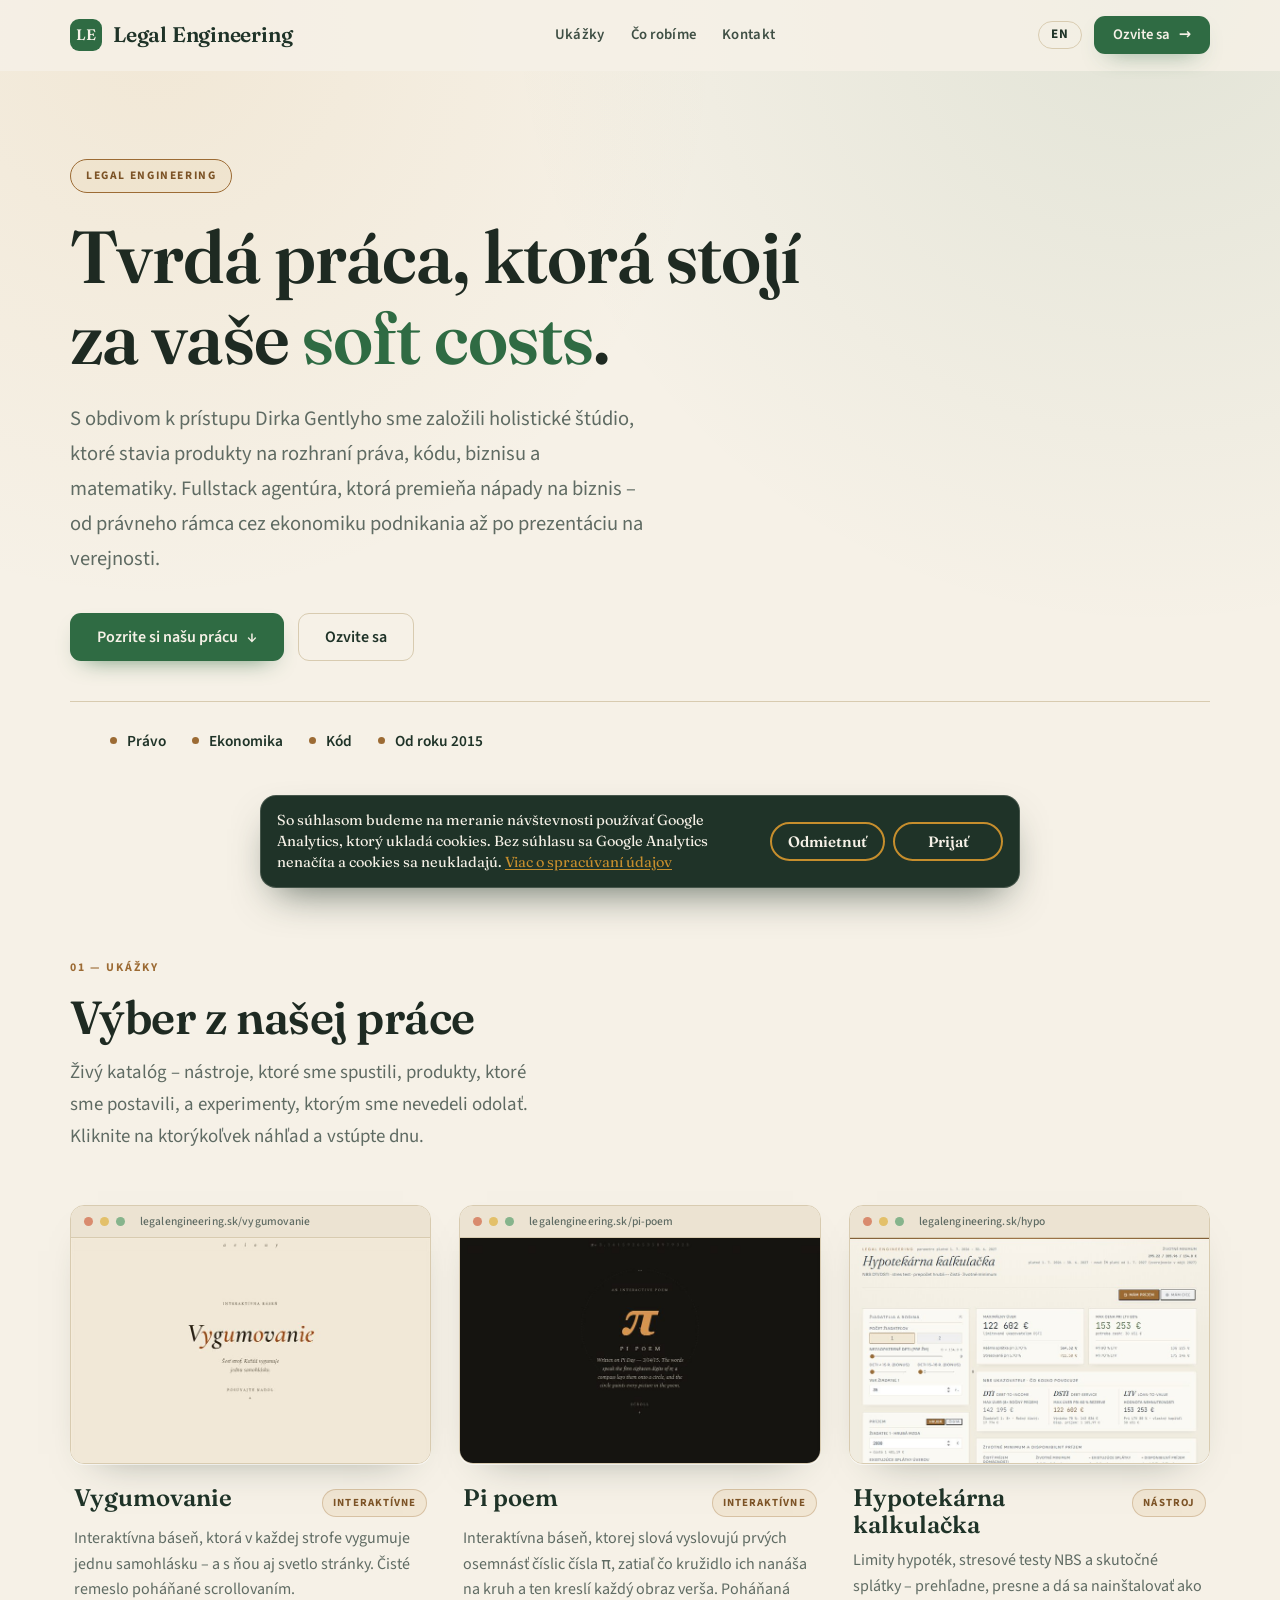
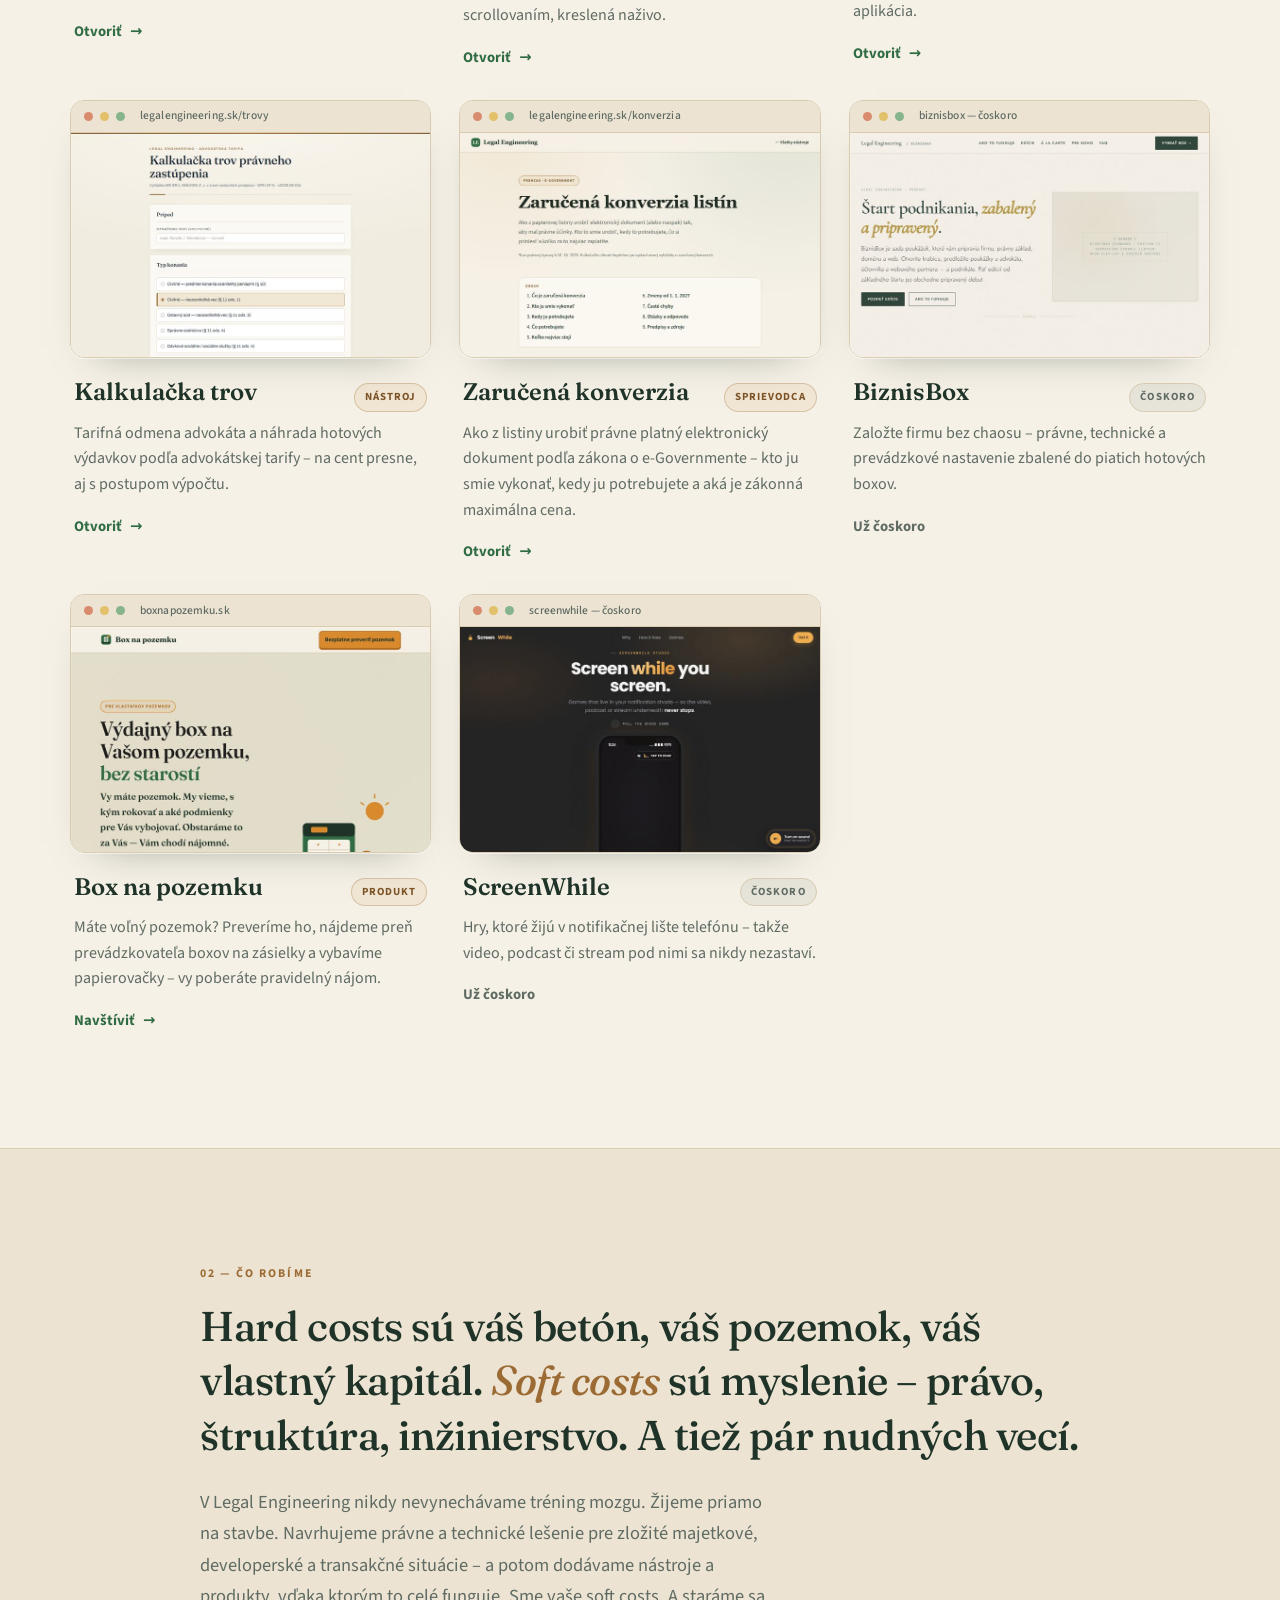
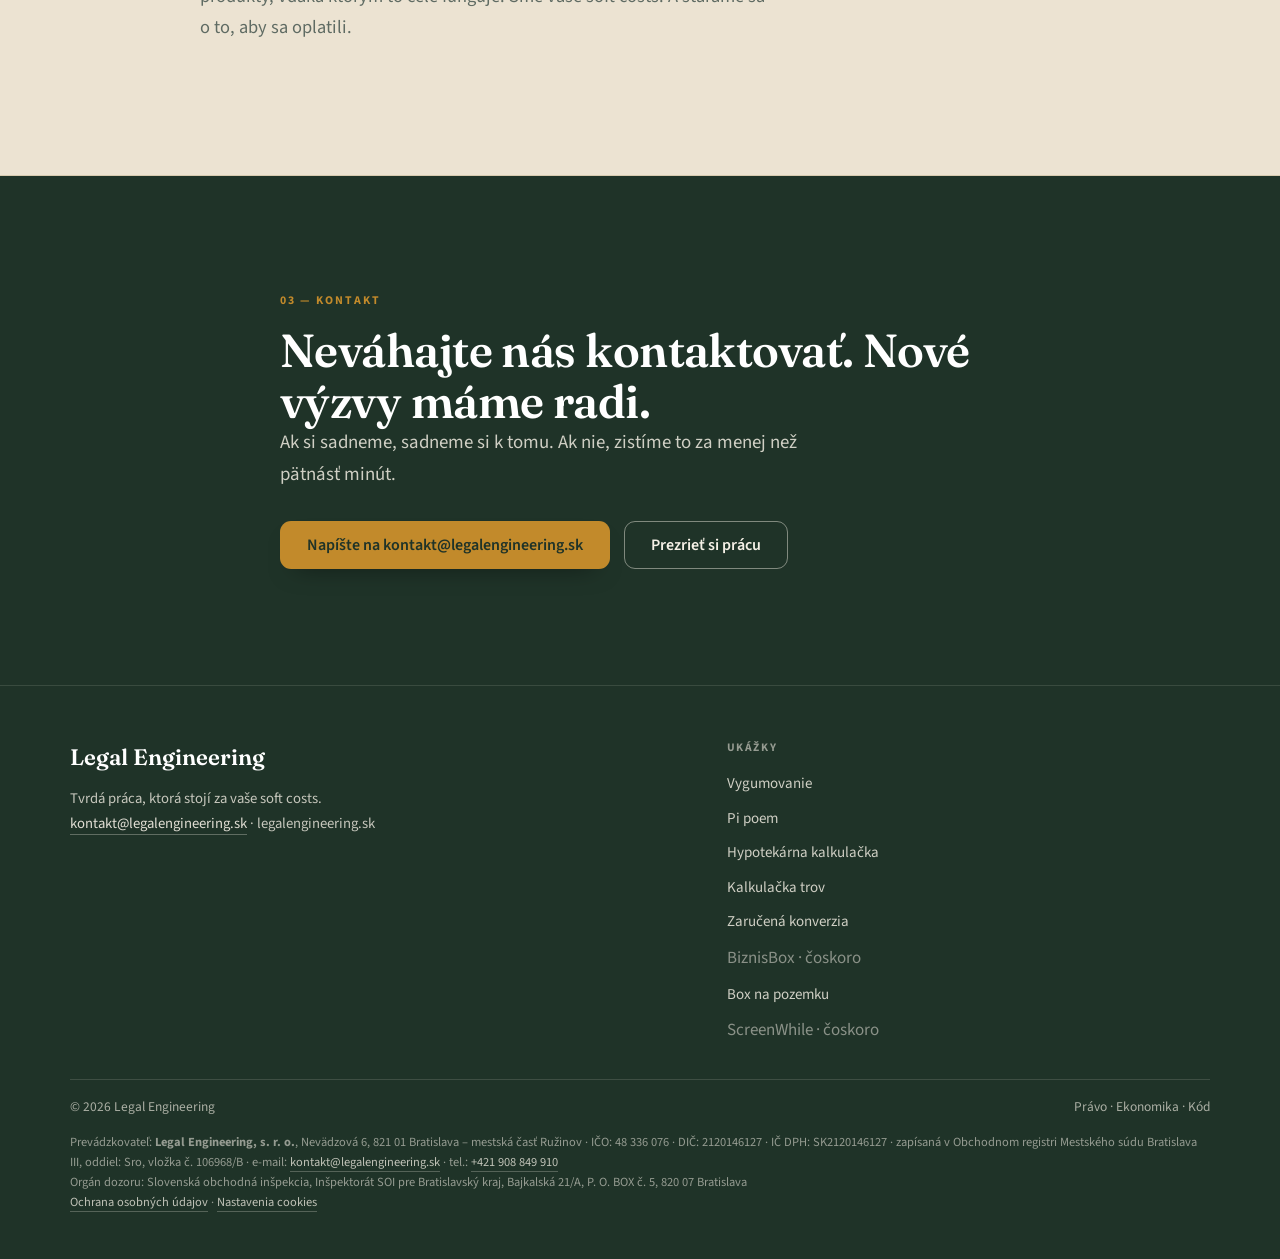
==== commit f5e60f56: "copy(sk): Tvrdá práca namiesto Poctivá práca (hard/soft juxtapozícia) Co-Authored-By: Claude Opus 5." ====
--- a/index.html
+++ b/index.html
@@ -4,12 +4,12 @@
   <meta charset="utf-8" />
   <meta name="viewport" content="width=device-width, initial-scale=1, viewport-fit=cover" />
   <meta name="theme-color" content="#2F6B43" />
-  <title>Legal Engineering — Poctivá práca, ktorá stojí za vaše soft costs</title>
-  <meta name="description" content="Legal Engineering stavia právno-technické produkty na rozhraní práva, kódu a biznisu. Poctivá práca, ktorá stojí za vaše soft costs." />
+  <title>Legal Engineering — Tvrdá práca, ktorá stojí za vaše soft costs</title>
+  <meta name="description" content="Legal Engineering stavia právno-technické produkty na rozhraní práva, kódu a biznisu. Tvrdá práca, ktorá stojí za vaše soft costs." />
 
   <meta property="og:type" content="website" />
   <meta property="og:title" content="Legal Engineering" />
-  <meta property="og:description" content="Poctivá práca, ktorá stojí za vaše soft costs. Právno-technické produkty na rozhraní práva, kódu a biznisu." />
+  <meta property="og:description" content="Tvrdá práca, ktorá stojí za vaše soft costs. Právno-technické produkty na rozhraní práva, kódu a biznisu." />
   <meta property="og:locale" content="sk_SK" />
   <meta property="og:url" content="https://legalengineering.sk/" />
   <meta property="og:image" content="https://legalengineering.sk/og-image.jpg" />
@@ -317,7 +317,7 @@
     <section class="hero">
       <div class="wrap">
         <span class="eyebrow reveal">Legal Engineering</span>
-        <h1 class="reveal" style="transition-delay:.05s">Poctivá práca, ktorá stojí za vaše <span class="accent">soft&nbsp;costs</span>.</h1>
+        <h1 class="reveal" style="transition-delay:.05s">Tvrdá práca, ktorá stojí za vaše <span class="accent">soft&nbsp;costs</span>.</h1>
         <p class="lead reveal" style="transition-delay:.12s">
           S obdivom k prístupu Dirka Gentlyho sme založili holistické štúdio, ktoré stavia produkty na rozhraní práva, kódu, biznisu a matematiky. Fullstack agentúra, ktorá premieňa nápady na biznis –
           od právneho rámca cez ekonomiku podnikania až po prezentáciu na verejnosti.
@@ -489,7 +489,7 @@
         <div>
           <div class="foot-brand">Legal Engineering</div>
           <p class="foot-text">
-            Poctivá práca, ktorá stojí za vaše soft costs.<br>
+            Tvrdá práca, ktorá stojí za vaše soft costs.<br>
             <a href="mailto:kontakt@legalengineering.sk">kontakt@legalengineering.sk</a> · legalengineering.sk
           </p>
         </div>
